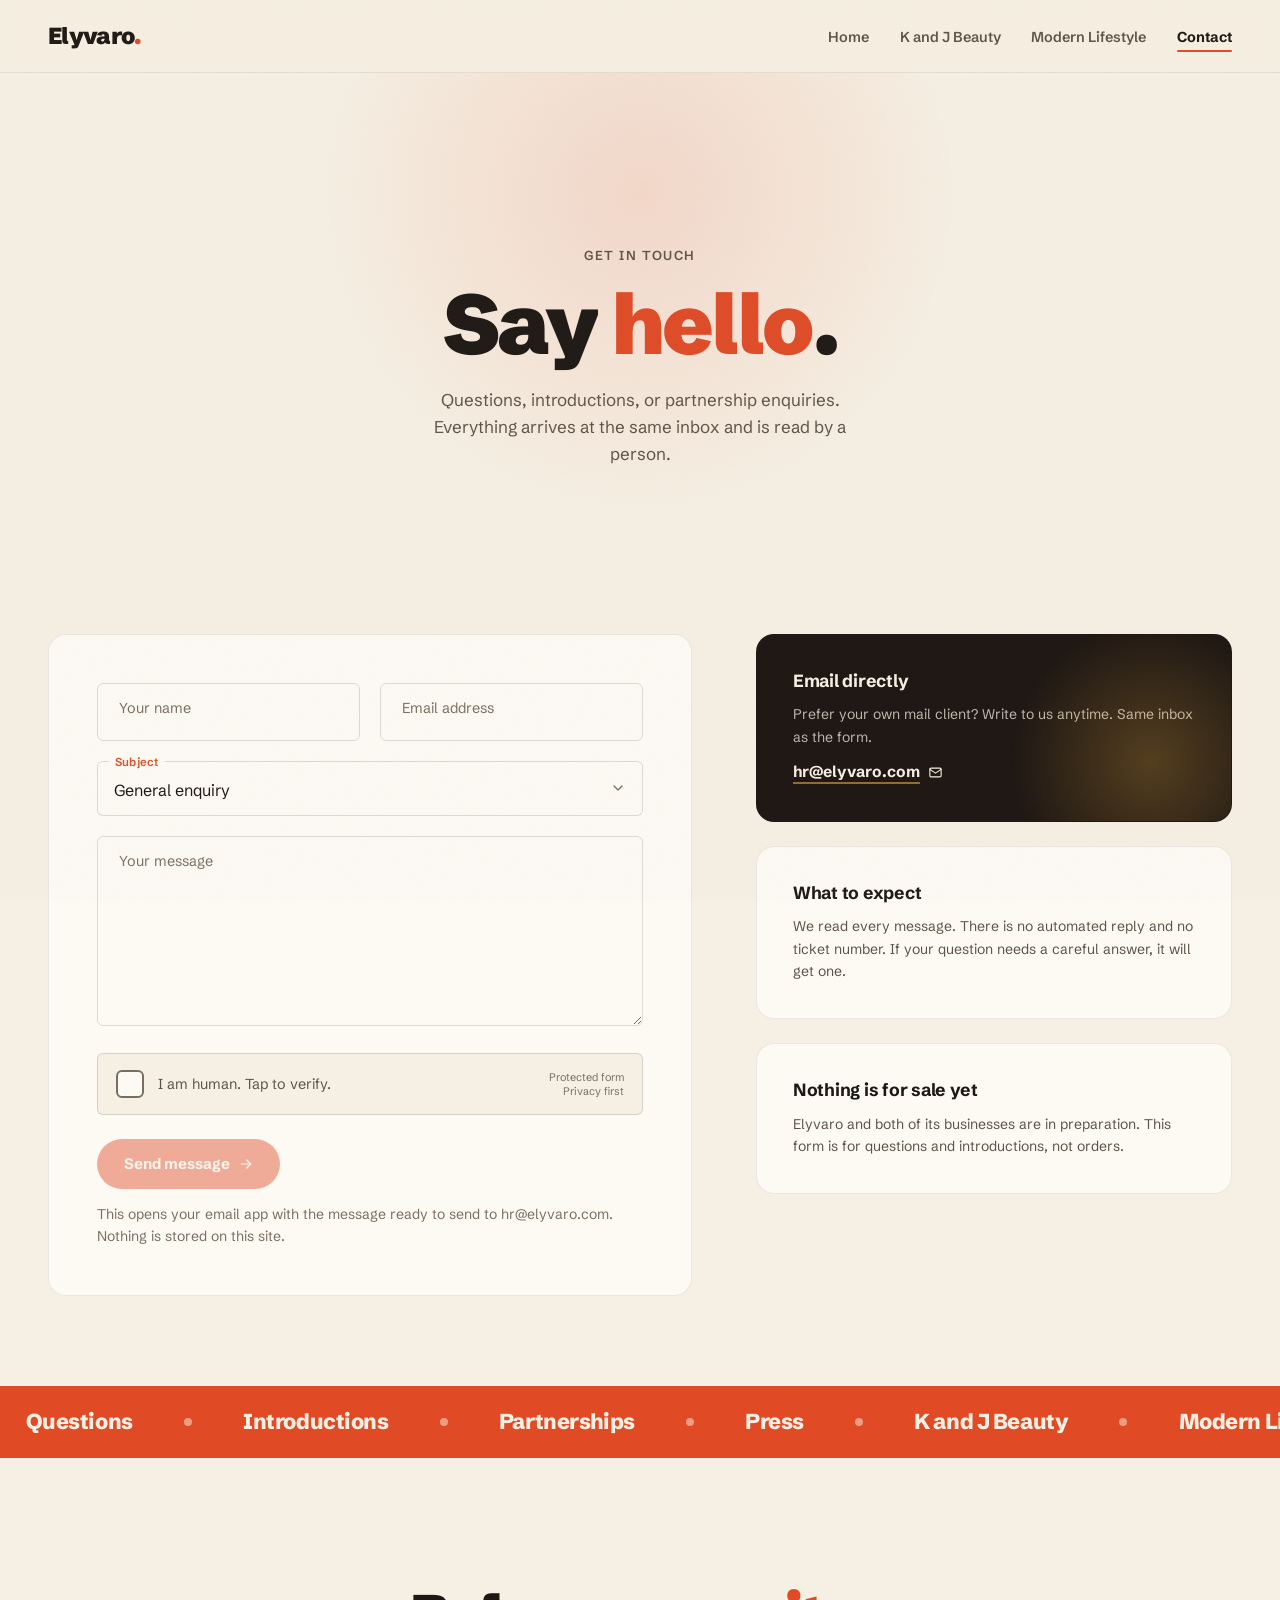
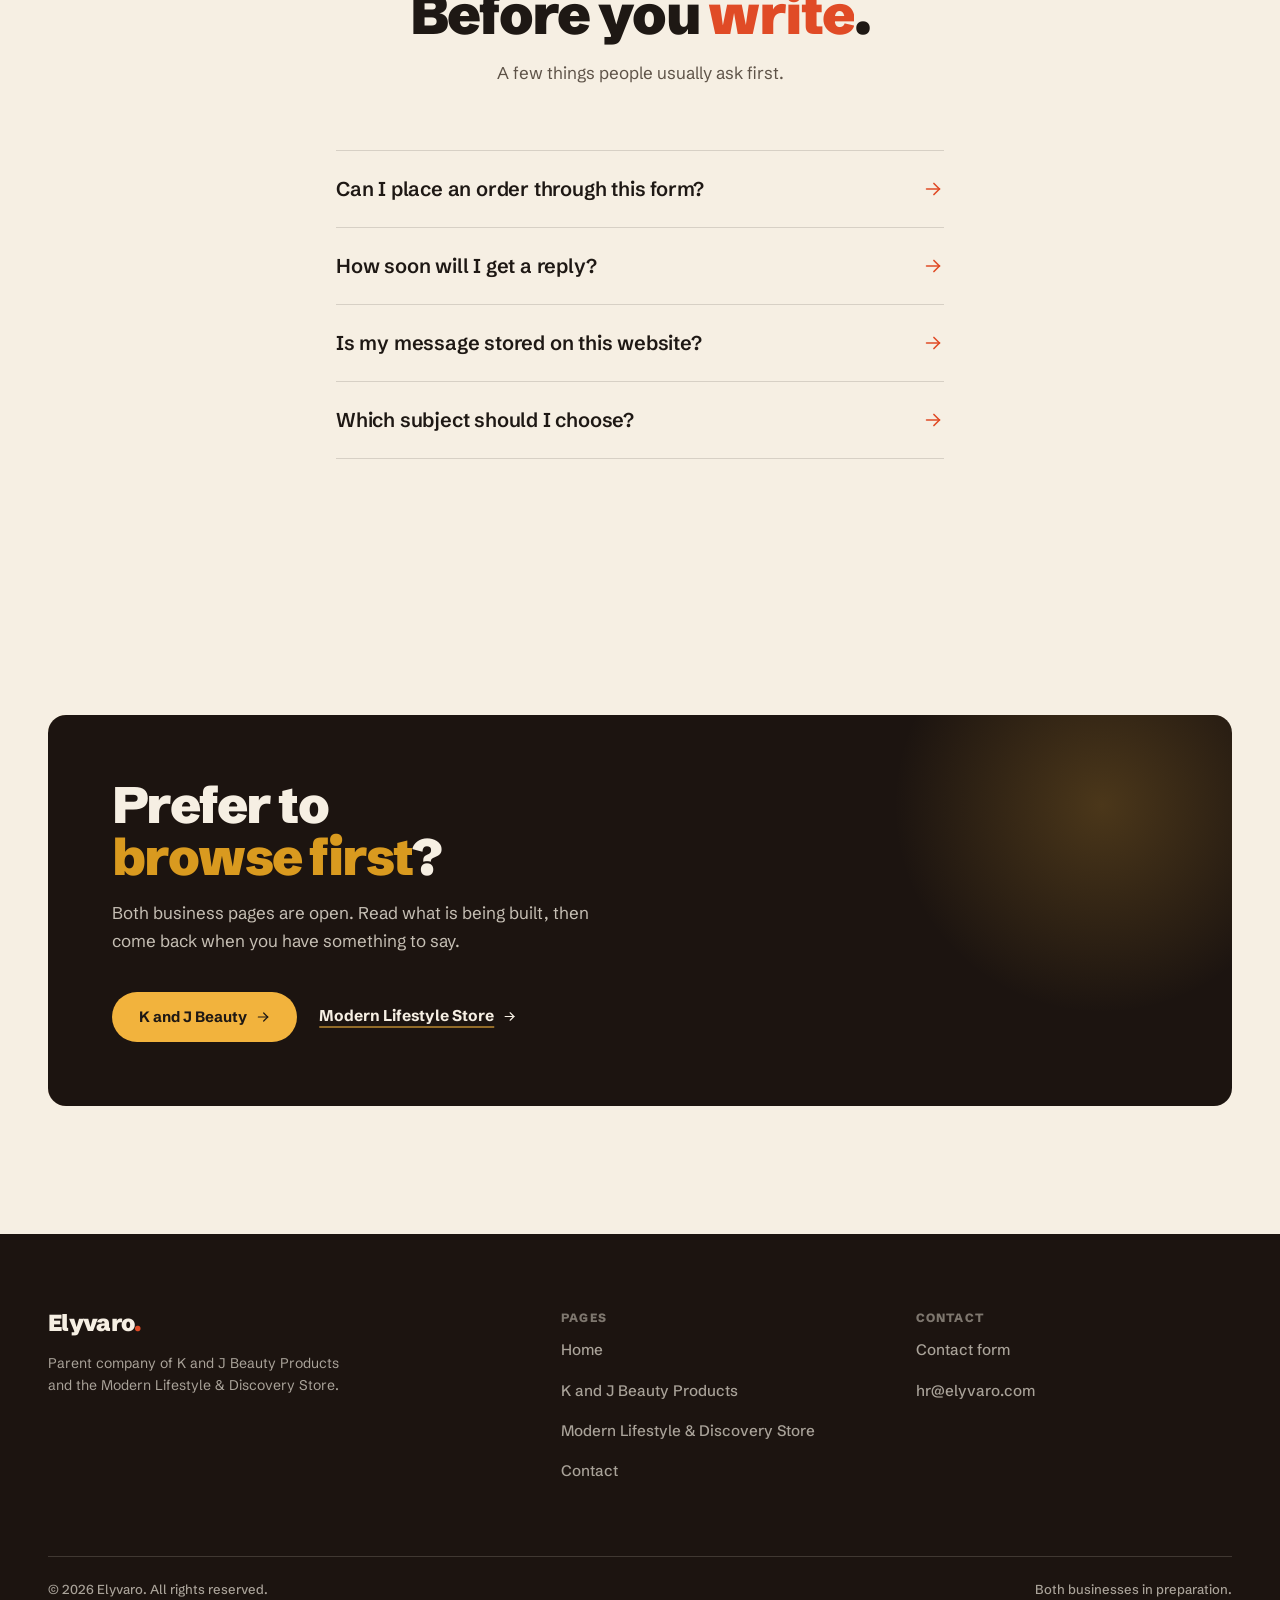
==== contact/index.html @ da6686d6 "first commit" ====
<!DOCTYPE html>
<html lang="en" class="no-js">
<head>
  <meta charset="utf-8">
  <meta name="viewport" content="width=device-width, initial-scale=1">
  <title>Contact - Elyvaro</title>
  <meta name="description" content="Get in touch with Elyvaro, parent company of K and J Beauty Products and the Modern Lifestyle &amp; Discovery Store. Questions, introductions and partnerships.">
  <meta name="robots" content="index, follow">
  <link rel="canonical" href="https://www.elyvaro.com/contact/">
  <meta property="og:type" content="website">
  <meta property="og:site_name" content="Elyvaro">
  <meta property="og:url" content="https://www.elyvaro.com/contact/">
  <meta property="og:title" content="Contact - Elyvaro">
  <meta property="og:description" content="Get in touch with Elyvaro. Questions, introductions and partnerships.">
  <meta property="og:image" content="https://www.elyvaro.com/assets/img/og-image.jpg">
  <meta name="twitter:card" content="summary_large_image">
  <meta name="twitter:title" content="Contact - Elyvaro">
  <meta name="twitter:description" content="Get in touch with Elyvaro. Questions, introductions and partnerships.">
  <meta name="twitter:image" content="https://www.elyvaro.com/assets/img/og-image.jpg">
  <meta name="theme-color" content="#E04B26">
  <link rel="icon" href="/assets/favicon.svg" type="image/svg+xml">
  <link rel="apple-touch-icon" href="/assets/apple-touch-icon.png">
  <link rel="stylesheet" href="/assets/css/fonts.css">
  <link rel="stylesheet" href="/assets/css/main.css">
  <script>document.documentElement.className = "js";</script>
</head>
<body class="pg-contact">
  <a class="skip" href="#main">Skip to content</a>
  <div class="cursor" aria-hidden="true"></div>

  <header class="nav">
    <div class="wrap nav__inner">
      <a class="wordmark" href="/" aria-label="Elyvaro, home">Elyvaro<span class="dot">.</span></a>
      <nav aria-label="Primary">
        <ul class="nav__links">
          <li><a href="/">Home</a></li>
          <li><a href="/k-and-j-beauty/">K and J Beauty</a></li>
          <li><a href="/modern-lifestyle/">Modern Lifestyle</a></li>
          <li><a href="/contact/" aria-current="page">Contact</a></li>
        </ul>
      </nav>
      <button class="nav__toggle" type="button" aria-expanded="false" aria-controls="mobile-menu" aria-label="Open menu">
        <svg class="ico ico-menu" aria-hidden="true"><use href="/assets/icons/sprite.svg#menu"></use></svg>
        <svg class="ico ico-x" aria-hidden="true"><use href="/assets/icons/sprite.svg#x"></use></svg>
        <span>Menu</span>
      </button>
    </div>
    <div class="mobile" id="mobile-menu" hidden>
      <a class="m-link" href="/">Home
        <svg class="ico" aria-hidden="true"><use href="/assets/icons/sprite.svg#arrow-right"></use></svg></a>
      <a class="m-link" href="/k-and-j-beauty/">K and J Beauty Products
        <svg class="ico" aria-hidden="true"><use href="/assets/icons/sprite.svg#arrow-right"></use></svg></a>
      <a class="m-link" href="/modern-lifestyle/">Modern Lifestyle &amp; Discovery Store
        <svg class="ico" aria-hidden="true"><use href="/assets/icons/sprite.svg#arrow-right"></use></svg></a>
      <a class="m-link" href="/contact/" aria-current="page">Contact
        <svg class="ico" aria-hidden="true"><use href="/assets/icons/sprite.svg#arrow-right"></use></svg></a>
    </div>
  </header>

  <main id="main">

    <!-- hero -->
    <section class="hero-c">
      <div class="wrap">
        <p class="hero-c__eyebrow rise" style="--d:40ms">Get in touch</p>
        <h1 class="rise morph" style="--d:120ms">Say <span class="accent">hello</span>.</h1>
        <p class="rise" style="--d:220ms">Questions, introductions, or partnership enquiries. Everything arrives at the same inbox and is read by a person.</p>
      </div>
    </section>

    <!-- form + side -->
    <section class="section section--sm" aria-labelledby="form-h">
      <div class="wrap">
        <h2 id="form-h" class="visually-hidden" style="position:absolute;width:1px;height:1px;padding:0;margin:-1px;overflow:hidden;clip:rect(0,0,0,0);border:0;">Contact form</h2>
        <div class="contact-grid">
          <!--
            FRONT-END ONLY FORM
            No backend. On submit, opens the visitor's mail app (mailto:hr@elyvaro.com)
            with the message pre-filled. No API keys required.
            To go live with a form backend later (e.g. Web3Forms + Cloudflare Turnstile),
            swap the form action and add the captcha script in the marked slots below.
          -->
          <form class="form reveal-l" data-contact-form novalidate>
            <div class="form__row form__row--2">
              <div class="field">
                <input type="text" id="cf-name" name="name" placeholder=" " required autocomplete="name">
                <label for="cf-name">Your name</label>
              </div>
              <div class="field">
                <input type="email" id="cf-email" name="email" placeholder=" " required autocomplete="email">
                <label for="cf-email">Email address</label>
              </div>
            </div>

            <div class="form__row">
              <div class="field field--select">
                <select id="cf-subject" name="subject" required>
                  <option value="General enquiry" selected>General enquiry</option>
                  <option value="K and J Beauty Products">K and J Beauty Products</option>
                  <option value="Modern Lifestyle &amp; Discovery Store">Modern Lifestyle &amp; Discovery Store</option>
                  <option value="Partnership">Partnership</option>
                  <option value="Press">Press</option>
                </select>
                <label for="cf-subject">Subject</label>
              </div>
            </div>

            <div class="form__row">
              <div class="field">
                <textarea id="cf-message" name="message" placeholder=" " required rows="6"></textarea>
                <label for="cf-message">Your message</label>
              </div>
            </div>

            <!-- honeypot: hidden from humans, catches naive bots -->
            <div class="hp" aria-hidden="true">
              <label for="cf-gotcha">Leave this field empty</label>
              <input type="text" id="cf-gotcha" name="_gotcha" tabindex="-1" autocomplete="off">
            </div>

            <!--
              CAPTCHA SLOT (frontend-only verification gate)
              Replace this block with Cloudflare Turnstile when a sitekey is available:
              <script src="https://challenges.cloudflare.com/turnstile/v0/api.js" async defer></script>
              <div class="cf-turnstile" data-sitekey="YOUR_SITEKEY"></div>
            -->
            <div class="captcha" data-captcha>
              <div class="captcha__box" data-captcha-box role="checkbox" aria-checked="false" tabindex="0" aria-label="Verify you are human">
                <svg class="ico" aria-hidden="true"><use href="/assets/icons/sprite.svg#arrow-right"></use></svg>
              </div>
              <div class="captcha__spinner" aria-hidden="true"></div>
              <p class="captcha__text" data-captcha-text>I am human. Tap to verify.</p>
              <p class="captcha__badge">Protected form<br>Privacy first</p>
            </div>

            <div class="form__actions">
              <button class="btn btn--ember" type="submit" data-submit disabled data-magnetic="0.2">
                Send message
                <svg class="ico" aria-hidden="true"><use href="/assets/icons/sprite.svg#arrow-right"></use></svg>
              </button>
            </div>

            <p class="form__note">This opens your email app with the message ready to send to hr@elyvaro.com. Nothing is stored on this site.</p>

            <div class="form__status" data-status role="status" aria-live="polite"></div>
          </form>

          <!-- side panel -->
          <aside class="cside reveal-r" style="--d:100ms">
            <div class="cside__card cside__card--dark">
              <h3>Email directly</h3>
              <p>Prefer your own mail client? Write to us anytime. Same inbox as the form.</p>
              <a class="tlink tlink--light" href="mailto:hr@elyvaro.com">hr@elyvaro.com
                <svg class="ico" aria-hidden="true"><use href="/assets/icons/sprite.svg#mail"></use></svg></a>
            </div>
            <div class="cside__card">
              <h3>What to expect</h3>
              <p>We read every message. There is no automated reply and no ticket number. If your question needs a careful answer, it will get one.</p>
            </div>
            <div class="cside__card">
              <h3>Nothing is for sale yet</h3>
              <p>Elyvaro and both of its businesses are in preparation. This form is for questions and introductions, not orders.</p>
            </div>
          </aside>
        </div>
      </div>
    </section>

    <!-- marquee -->
    <div class="marquee marquee--ember" aria-hidden="true">
      <div class="marquee__track">
        <div class="marquee__group">
          <span class="marquee__item">Questions</span>
          <span class="marquee__item">Introductions</span>
          <span class="marquee__item">Partnerships</span>
          <span class="marquee__item">Press</span>
          <span class="marquee__item">K and J Beauty</span>
          <span class="marquee__item">Modern Lifestyle</span>
        </div>
        <div class="marquee__group">
          <span class="marquee__item">Questions</span>
          <span class="marquee__item">Introductions</span>
          <span class="marquee__item">Partnerships</span>
          <span class="marquee__item">Press</span>
          <span class="marquee__item">K and J Beauty</span>
          <span class="marquee__item">Modern Lifestyle</span>
        </div>
      </div>
    </div>

    <!-- FAQ -->
    <section class="section" aria-labelledby="cfaq-h">
      <div class="wrap center-narrow">
        <div class="sec-head sec-head--center reveal">
          <h2 class="morph" id="cfaq-h">Before you <span class="accent">write</span>.</h2>
          <p>A few things people usually ask first.</p>
        </div>
        <div class="faq reveal" style="--d:80ms">
          <div class="faq__item">
            <button class="faq__q" type="button" aria-expanded="false" aria-controls="cfaq-a1" id="cfaq-q1">
              Can I place an order through this form?
              <svg class="ico" aria-hidden="true"><use href="/assets/icons/sprite.svg#arrow-right"></use></svg>
            </button>
            <div class="faq__a" id="cfaq-a1" role="region" aria-labelledby="cfaq-q1">
              <div><p>No. Nothing is for sale yet. Use this form for questions, introductions and partnerships only.</p></div>
            </div>
          </div>
          <div class="faq__item">
            <button class="faq__q" type="button" aria-expanded="false" aria-controls="cfaq-a2" id="cfaq-q2">
              How soon will I get a reply?
              <svg class="ico" aria-hidden="true"><use href="/assets/icons/sprite.svg#arrow-right"></use></svg>
            </button>
            <div class="faq__a" id="cfaq-a2" role="region" aria-labelledby="cfaq-q2">
              <div><p>We do not promise a fixed response time. Messages are read by a person and answered as soon as possible.</p></div>
            </div>
          </div>
          <div class="faq__item">
            <button class="faq__q" type="button" aria-expanded="false" aria-controls="cfaq-a3" id="cfaq-q3">
              Is my message stored on this website?
              <svg class="ico" aria-hidden="true"><use href="/assets/icons/sprite.svg#arrow-right"></use></svg>
            </button>
            <div class="faq__a" id="cfaq-a3" role="region" aria-labelledby="cfaq-q3">
              <div><p>No. The form opens your own email app. Nothing you type is saved by this site.</p></div>
            </div>
          </div>
          <div class="faq__item">
            <button class="faq__q" type="button" aria-expanded="false" aria-controls="cfaq-a4" id="cfaq-q4">
              Which subject should I choose?
              <svg class="ico" aria-hidden="true"><use href="/assets/icons/sprite.svg#arrow-right"></use></svg>
            </button>
            <div class="faq__a" id="cfaq-a4" role="region" aria-labelledby="cfaq-q4">
              <div><p>Pick the closest match. If none fit, choose General enquiry and say what it is about in the message.</p></div>
            </div>
          </div>
        </div>
      </div>
    </section>

    <!-- closing -->
    <section class="section" aria-labelledby="cclose-h">
      <div class="wrap">
        <div class="glow-card reveal">
          <h2 id="cclose-h">Prefer to <span class="accent-sun">browse first</span>?</h2>
          <p>Both business pages are open. Read what is being built, then come back when you have something to say.</p>
          <div class="glow-card__actions">
            <a class="btn btn--sun" href="/k-and-j-beauty/" data-magnetic="0.25">K and J Beauty
              <svg class="ico" aria-hidden="true"><use href="/assets/icons/sprite.svg#arrow-right"></use></svg></a>
            <a class="tlink tlink--light" href="/modern-lifestyle/">Modern Lifestyle Store
              <svg class="ico" aria-hidden="true"><use href="/assets/icons/sprite.svg#arrow-right"></use></svg></a>
          </div>
        </div>
      </div>
    </section>

  </main>

  <footer class="footer footer--dark">
    <div class="wrap">
      <div class="footer__top">
        <div>
          <a class="wordmark" href="/">Elyvaro<span class="dot">.</span></a>
          <p class="footer__tag">Parent company of K and J Beauty Products and the Modern Lifestyle &amp; Discovery Store.</p>
        </div>
        <div class="footer__col">
          <h3>Pages</h3>
          <ul>
            <li><a href="/">Home</a></li>
            <li><a href="/k-and-j-beauty/">K and J Beauty Products</a></li>
            <li><a href="/modern-lifestyle/">Modern Lifestyle &amp; Discovery Store</a></li>
            <li><a href="/contact/">Contact</a></li>
          </ul>
        </div>
        <div class="footer__col">
          <h3>Contact</h3>
          <ul>
            <li><a href="/contact/">Contact form</a></li>
            <li><a href="mailto:hr@elyvaro.com">hr@elyvaro.com</a></li>
          </ul>
        </div>
      </div>
      <div class="footer__bottom">
        <span>&copy; 2026 Elyvaro. All rights reserved.</span>
        <span>Both businesses in preparation.</span>
      </div>
    </div>
  </footer>

  <script src="/assets/js/main.js" defer></script>
</body>
</html>
---- assets/css/fonts.css ----
/* Schibsted Grotesk 400-900, self-hosted (OFL). Latin + latin-ext. */

/* latin-ext */
@font-face {
  font-family: 'Schibsted Grotesk';
  font-style: normal;
  font-weight: 400;
  font-display: swap;
  src: url(../fonts/SchibstedGrotesk-400-normal-latin-ext.woff2) format('woff2');
  unicode-range: U+0100-02BA, U+02BD-02C5, U+02C7-02CC, U+02CE-02D7, U+02DD-02FF, U+0304, U+0308, U+0329, U+1D00-1DBF, U+1E00-1E9F, U+1EF2-1EFF, U+2020, U+20A0-20AB, U+20AD-20C4, U+2113, U+2C60-2C7F, U+A720-A7FF;
}
/* latin */
@font-face {
  font-family: 'Schibsted Grotesk';
  font-style: normal;
  font-weight: 400;
  font-display: swap;
  src: url(../fonts/SchibstedGrotesk-400-normal-latin.woff2) format('woff2');
  unicode-range: U+0000-00FF, U+0131, U+0152-0153, U+02BB-02BC, U+02C6, U+02DA, U+02DC, U+0304, U+0308, U+0329, U+2000-206F, U+20AC, U+2122, U+2191, U+2193, U+2212, U+2215, U+FEFF, U+FFFD;
}
/* latin-ext */
@font-face {
  font-family: 'Schibsted Grotesk';
  font-style: normal;
  font-weight: 500;
  font-display: swap;
  src: url(../fonts/SchibstedGrotesk-500-normal-latin-ext.woff2) format('woff2');
  unicode-range: U+0100-02BA, U+02BD-02C5, U+02C7-02CC, U+02CE-02D7, U+02DD-02FF, U+0304, U+0308, U+0329, U+1D00-1DBF, U+1E00-1E9F, U+1EF2-1EFF, U+2020, U+20A0-20AB, U+20AD-20C4, U+2113, U+2C60-2C7F, U+A720-A7FF;
}
/* latin */
@font-face {
  font-family: 'Schibsted Grotesk';
  font-style: normal;
  font-weight: 500;
  font-display: swap;
  src: url(../fonts/SchibstedGrotesk-500-normal-latin.woff2) format('woff2');
  unicode-range: U+0000-00FF, U+0131, U+0152-0153, U+02BB-02BC, U+02C6, U+02DA, U+02DC, U+0304, U+0308, U+0329, U+2000-206F, U+20AC, U+2122, U+2191, U+2193, U+2212, U+2215, U+FEFF, U+FFFD;
}
/* latin-ext */
@font-face {
  font-family: 'Schibsted Grotesk';
  font-style: normal;
  font-weight: 600;
  font-display: swap;
  src: url(../fonts/SchibstedGrotesk-600-normal-latin-ext.woff2) format('woff2');
  unicode-range: U+0100-02BA, U+02BD-02C5, U+02C7-02CC, U+02CE-02D7, U+02DD-02FF, U+0304, U+0308, U+0329, U+1D00-1DBF, U+1E00-1E9F, U+1EF2-1EFF, U+2020, U+20A0-20AB, U+20AD-20C4, U+2113, U+2C60-2C7F, U+A720-A7FF;
}
/* latin */
@font-face {
  font-family: 'Schibsted Grotesk';
  font-style: normal;
  font-weight: 600;
  font-display: swap;
  src: url(../fonts/SchibstedGrotesk-600-normal-latin.woff2) format('woff2');
  unicode-range: U+0000-00FF, U+0131, U+0152-0153, U+02BB-02BC, U+02C6, U+02DA, U+02DC, U+0304, U+0308, U+0329, U+2000-206F, U+20AC, U+2122, U+2191, U+2193, U+2212, U+2215, U+FEFF, U+FFFD;
}
/* latin-ext */
@font-face {
  font-family: 'Schibsted Grotesk';
  font-style: normal;
  font-weight: 700;
  font-display: swap;
  src: url(../fonts/SchibstedGrotesk-700-normal-latin-ext.woff2) format('woff2');
  unicode-range: U+0100-02BA, U+02BD-02C5, U+02C7-02CC, U+02CE-02D7, U+02DD-02FF, U+0304, U+0308, U+0329, U+1D00-1DBF, U+1E00-1E9F, U+1EF2-1EFF, U+2020, U+20A0-20AB, U+20AD-20C4, U+2113, U+2C60-2C7F, U+A720-A7FF;
}
/* latin */
@font-face {
  font-family: 'Schibsted Grotesk';
  font-style: normal;
  font-weight: 700;
  font-display: swap;
  src: url(../fonts/SchibstedGrotesk-700-normal-latin.woff2) format('woff2');
  unicode-range: U+0000-00FF, U+0131, U+0152-0153, U+02BB-02BC, U+02C6, U+02DA, U+02DC, U+0304, U+0308, U+0329, U+2000-206F, U+20AC, U+2122, U+2191, U+2193, U+2212, U+2215, U+FEFF, U+FFFD;
}
/* latin-ext */
@font-face {
  font-family: 'Schibsted Grotesk';
  font-style: normal;
  font-weight: 800;
  font-display: swap;
  src: url(../fonts/SchibstedGrotesk-800-normal-latin-ext.woff2) format('woff2');
  unicode-range: U+0100-02BA, U+02BD-02C5, U+02C7-02CC, U+02CE-02D7, U+02DD-02FF, U+0304, U+0308, U+0329, U+1D00-1DBF, U+1E00-1E9F, U+1EF2-1EFF, U+2020, U+20A0-20AB, U+20AD-20C4, U+2113, U+2C60-2C7F, U+A720-A7FF;
}
/* latin */
@font-face {
  font-family: 'Schibsted Grotesk';
  font-style: normal;
  font-weight: 800;
  font-display: swap;
  src: url(../fonts/SchibstedGrotesk-800-normal-latin.woff2) format('woff2');
  unicode-range: U+0000-00FF, U+0131, U+0152-0153, U+02BB-02BC, U+02C6, U+02DA, U+02DC, U+0304, U+0308, U+0329, U+2000-206F, U+20AC, U+2122, U+2191, U+2193, U+2212, U+2215, U+FEFF, U+FFFD;
}
/* latin-ext */
@font-face {
  font-family: 'Schibsted Grotesk';
  font-style: normal;
  font-weight: 900;
  font-display: swap;
  src: url(../fonts/SchibstedGrotesk-900-normal-latin-ext.woff2) format('woff2');
  unicode-range: U+0100-02BA, U+02BD-02C5, U+02C7-02CC, U+02CE-02D7, U+02DD-02FF, U+0304, U+0308, U+0329, U+1D00-1DBF, U+1E00-1E9F, U+1EF2-1EFF, U+2020, U+20A0-20AB, U+20AD-20C4, U+2113, U+2C60-2C7F, U+A720-A7FF;
}
/* latin */
@font-face {
  font-family: 'Schibsted Grotesk';
  font-style: normal;
  font-weight: 900;
  font-display: swap;
  src: url(../fonts/SchibstedGrotesk-900-normal-latin.woff2) format('woff2');
  unicode-range: U+0000-00FF, U+0131, U+0152-0153, U+02BB-02BC, U+02C6, U+02DA, U+02DC, U+0304, U+0308, U+0329, U+2000-206F, U+20AC, U+2122, U+2191, U+2193, U+2212, U+2215, U+FEFF, U+FFFD;
}
---- assets/css/main.css ----
/* ============================================================
   Elyvaro design system v2 - "Warm Cinema"
   TESO-inspired retail energy: warm cream grounds, ember/gold
   accents, heavy display sans, brand-card grids, orbit carousel,
   mouse-driven motion. Original palette + copy.
   Shape: pill buttons, 6px cards/images, 18px clay panels.
   ============================================================ */

:root {
  /* color */
  --cream: #f6efe3;
  --cream-2: #efe4d2;
  --paper: #fdfaf4;
  --ink: #1e1814;
  --ink-60: #5e5348;
  --ink-45: #7a6e60;
  --ember: #e04b26;
  --ember-deep: #b93a1b;
  --ember-soft: #f0743f;
  --sun: #f2b33d;
  --sun-deep: #d99a1f;
  --berry: #c24d5c;
  --berry-deep: #9e3a47;
  --night: #1c1410;
  --night-2: #2a1e17;
  --line: rgba(30, 24, 20, 0.14);
  --line-soft: rgba(30, 24, 20, 0.08);
  --line-light: rgba(246, 239, 227, 0.16);

  /* type */
  --f: "Schibsted Grotesk", system-ui, -apple-system, "Segoe UI", sans-serif;
  --fs-h1: clamp(2.75rem, 1.6rem + 4.6vw, 5.75rem);
  --fs-h2: clamp(2rem, 1.4rem + 2.6vw, 3.6rem);
  --fs-h3: clamp(1.35rem, 1.1rem + 1vw, 1.9rem);
  --fs-body: clamp(1rem, 0.97rem + 0.15vw, 1.0625rem);
  --fs-small: 0.875rem;

  /* layout */
  --wrap: 1320px;
  --gut: clamp(20px, 4vw, 48px);
  --sec: clamp(72px, 10vw, 148px);
  --gap: clamp(20px, 3vw, 40px);
  --nav-h: 64px;

  /* shape */
  --r-card: 6px;
  --r-clay: 18px;
  --r-pill: 999px;

  /* motion */
  --e: cubic-bezier(0.22, 1, 0.36, 1);
  --e-io: cubic-bezier(0.65, 0, 0.35, 1);
  --t-fast: 0.28s;
  --t: 0.7s;
}

@media (min-width: 900px) {
  :root { --nav-h: 72px; }
}

/* ---------- reset ---------- */

*, *::before, *::after { box-sizing: border-box; }

html {
  scroll-behavior: smooth;
  scroll-padding-top: calc(var(--nav-h) + 20px);
  -webkit-text-size-adjust: 100%;
}

body {
  margin: 0;
  background: var(--cream);
  color: var(--ink);
  font-family: var(--f);
  font-size: var(--fs-body);
  line-height: 1.6;
  -webkit-font-smoothing: antialiased;
  text-rendering: optimizeLegibility;
  overflow-x: clip;
}

/* cinematic grain */
body::after {
  content: "";
  position: fixed;
  inset: 0;
  z-index: 200;
  pointer-events: none;
  opacity: 0.05;
  background-image: url("data:image/svg+xml,%3Csvg viewBox='0 0 200 200' xmlns='http://www.w3.org/2000/svg'%3E%3Cfilter id='n'%3E%3CfeTurbulence type='fractalNoise' baseFrequency='0.9' numOctaves='2' stitchTiles='stitch'/%3E%3C/filter%3E%3Crect width='100%25' height='100%25' filter='url(%23n)'/%3E%3C/svg%3E");
  background-size: 180px 180px;
}

img { display: block; max-width: 100%; height: auto; }
h1, h2, h3, h4, p, ul, ol, figure, blockquote { margin: 0; }
ul { padding: 0; list-style: none; }
a { color: inherit; }
button { font: inherit; color: inherit; background: none; border: 0; padding: 0; cursor: pointer; }
::selection { background: var(--ember); color: var(--cream); }

:focus-visible {
  outline: 2px solid var(--ember);
  outline-offset: 3px;
  border-radius: 2px;
}
.on-dark :focus-visible { outline-color: var(--sun); }

.skip {
  position: absolute;
  left: 12px;
  top: -60px;
  z-index: 300;
  background: var(--ember);
  color: var(--cream);
  padding: 10px 16px;
  border-radius: var(--r-pill);
  font-size: var(--fs-small);
  font-weight: 600;
  text-decoration: none;
  transition: top var(--t-fast) var(--e);
}
.skip:focus { top: 12px; }

/* ---------- cursor follower (desktop, fine pointer) ---------- */

.cursor {
  display: none;
}
@media (hover: hover) and (pointer: fine) {
  .js .cursor {
    display: block;
    position: fixed;
    left: 0;
    top: 0;
    width: 18px;
    height: 18px;
    margin: -9px 0 0 -9px;
    border: 1.5px solid var(--ember);
    border-radius: 50%;
    pointer-events: none;
    z-index: 250;
    opacity: 0;
    transition: width 0.25s var(--e), height 0.25s var(--e), margin 0.25s var(--e),
      opacity 0.3s ease, background-color 0.25s ease, border-color 0.25s ease;
    mix-blend-mode: exclusion;
    border-color: #f6efe3;
  }
  .js .cursor.is-on { opacity: 0.9; }
  .js .cursor.is-big {
    width: 44px;
    height: 44px;
    margin: -22px 0 0 -22px;
    background: rgba(246, 239, 227, 0.12);
  }
}

/* ---------- base type ---------- */

h1, h2, .h {
  font-weight: 900;
  line-height: 1.02;
  letter-spacing: -0.03em;
  text-wrap: balance;
}

h3, h4 { font-weight: 800; line-height: 1.15; letter-spacing: -0.02em; }

h1 { font-size: var(--fs-h1); }
h2 { font-size: var(--fs-h2); }

.accent { color: var(--ember); }
.accent-sun { color: var(--sun-deep); }
.accent-berry { color: var(--berry); }

.lead {
  font-size: clamp(1.05rem, 1rem + 0.45vw, 1.3rem);
  line-height: 1.55;
  color: var(--ink-60);
}

.meta { font-size: var(--fs-small); font-weight: 500; color: var(--ink-45); }

p { max-width: 62ch; }

/* ---------- layout helpers ---------- */

.wrap {
  width: 100%;
  max-width: var(--wrap);
  margin-inline: auto;
  padding-inline: var(--gut);
}

.section { padding-block: var(--sec); position: relative; }
.section--sm { padding-block: clamp(52px, 7vw, 96px); }
.section--flush-b { padding-bottom: 0; }

.on-dark { color: var(--cream); }
.on-dark .lead, .on-dark p { color: rgba(246, 239, 227, 0.78); }

.ico { width: 1em; height: 1em; flex: none; }

/* warm glow wash */
.glow {
  position: absolute;
  border-radius: 50%;
  filter: blur(80px);
  pointer-events: none;
  z-index: 0;
}
.glow--ember { background: rgba(224, 75, 38, 0.22); }
.glow--sun { background: rgba(242, 179, 61, 0.2); }
.glow--berry { background: rgba(194, 77, 92, 0.16); }

.section > .wrap { position: relative; z-index: 1; }

/* ---------- wordmark ---------- */

.wordmark {
  font-weight: 900;
  font-size: 1.45rem;
  letter-spacing: -0.03em;
  line-height: 1;
  text-decoration: none;
  color: var(--ink);
}
.wordmark .dot { color: var(--ember); }
.on-dark .wordmark, .footer--dark .wordmark { color: var(--cream); }

/* ---------- navigation ---------- */

.nav {
  position: sticky;
  top: 0;
  z-index: 60;
  background: rgba(246, 239, 227, 0.84);
  -webkit-backdrop-filter: blur(16px) saturate(1.25);
  backdrop-filter: blur(16px) saturate(1.25);
  border-bottom: 1px solid var(--line-soft);
}
@supports not ((backdrop-filter: blur(2px)) or (-webkit-backdrop-filter: blur(2px))) {
  .nav { background: var(--cream); }
}

.nav__inner {
  display: flex;
  align-items: center;
  justify-content: space-between;
  gap: 20px;
  height: var(--nav-h);
}

.nav__links {
  display: none;
  align-items: center;
  gap: clamp(18px, 2.4vw, 36px);
}

.nav__links a {
  font-size: 0.9rem;
  font-weight: 600;
  text-decoration: none;
  color: var(--ink-60);
  padding-block: 6px;
  transition: color var(--t-fast) var(--e);
}
.nav__links a:hover { color: var(--ember); }
.nav__links a[aria-current="page"] {
  color: var(--ink);
  position: relative;
}
.nav__links a[aria-current="page"]::after {
  content: "";
  position: absolute;
  left: 0;
  right: 0;
  bottom: 0;
  height: 2px;
  background: var(--ember);
  border-radius: 2px;
}

.nav__toggle {
  display: inline-flex;
  align-items: center;
  gap: 8px;
  font-size: 0.875rem;
  font-weight: 700;
  color: var(--ink);
  padding: 8px 4px;
}
.nav__toggle .ico { width: 20px; height: 20px; }
.nav__toggle .ico-x { display: none; }
.nav__toggle[aria-expanded="true"] .ico-menu { display: none; }
.nav__toggle[aria-expanded="true"] .ico-x { display: block; }

.mobile {
  position: fixed;
  inset: var(--nav-h) 0 0;
  z-index: 55;
  background: var(--cream);
  padding: 28px var(--gut) 40px;
  display: flex;
  flex-direction: column;
  overflow-y: auto;
}
.mobile[hidden] { display: none; }

.mobile a.m-link {
  font-size: clamp(1.4rem, 5vw, 1.9rem);
  font-weight: 800;
  letter-spacing: -0.02em;
  text-decoration: none;
  padding-block: 20px;
  border-bottom: 1px solid var(--line);
  display: flex;
  justify-content: space-between;
  align-items: center;
  transition: color var(--t-fast) var(--e), padding-left var(--t-fast) var(--e);
}
.mobile a.m-link .ico { color: var(--ember); width: 20px; height: 20px; }
.mobile a.m-link:hover { color: var(--ember); padding-left: 8px; }
.mobile a.m-link[aria-current="page"] { color: var(--ember); }

@media (min-width: 900px) {
  .nav__links { display: flex; }
  .nav__toggle, .mobile { display: none; }
}

/* ---------- buttons ---------- */

.btn {
  display: inline-flex;
  align-items: center;
  justify-content: center;
  gap: 0.55em;
  font-family: var(--f);
  font-size: 0.9375rem;
  font-weight: 700;
  line-height: 1;
  padding: 1.05em 1.7em;
  border: 1.5px solid transparent;
  border-radius: var(--r-pill);
  text-decoration: none;
  cursor: pointer;
  will-change: transform;
  transition: background-color var(--t-fast) var(--e), border-color var(--t-fast) var(--e),
    color var(--t-fast) var(--e), box-shadow var(--t-fast) var(--e);
}
.btn .ico { width: 16px; height: 16px; transition: transform var(--t-fast) var(--e); }
.btn:hover .ico { transform: translateX(3px); }
.btn:active { transform: scale(0.98); }

.btn--ember { background: var(--ember); color: var(--cream); }
.btn--ember:hover { background: var(--ember-deep); box-shadow: 0 14px 32px -16px rgba(185, 58, 27, 0.7); }

.btn--ink { background: var(--ink); color: var(--cream); }
.btn--ink:hover { background: #000; box-shadow: 0 14px 32px -16px rgba(0, 0, 0, 0.55); }

.btn--sun { background: var(--sun); color: var(--ink); }
.btn--sun:hover { background: var(--sun-deep); box-shadow: 0 14px 32px -16px rgba(217, 154, 31, 0.7); }

.btn--berry { background: var(--berry); color: var(--cream); }
.btn--berry:hover { background: var(--berry-deep); box-shadow: 0 14px 32px -16px rgba(158, 58, 71, 0.7); }

.btn--invert { background: var(--cream); color: var(--night); }
.btn--invert:hover { background: var(--sun); }

.btn--ghost {
  border-color: rgba(30, 24, 20, 0.28);
  color: var(--ink);
  background: transparent;
}
.btn--ghost:hover { border-color: var(--ink); background: rgba(30, 24, 20, 0.04); }

.btn--ghost-light {
  border-color: rgba(246, 239, 227, 0.4);
  color: var(--cream);
  background: transparent;
}
.btn--ghost-light:hover { border-color: var(--cream); background: rgba(246, 239, 227, 0.08); }

/* ---------- text links ---------- */

.tlink {
  display: inline-flex;
  align-items: center;
  gap: 0.5em;
  font-weight: 700;
  font-size: 0.975rem;
  color: var(--ink);
  text-decoration: underline;
  text-underline-offset: 0.32em;
  text-decoration-thickness: 1.5px;
  text-decoration-color: rgba(30, 24, 20, 0.3);
  transition: color var(--t-fast) var(--e), text-decoration-color var(--t-fast) var(--e);
}
.tlink:hover { color: var(--ember); text-decoration-color: var(--ember); }
.tlink .ico { width: 15px; height: 15px; transition: transform var(--t-fast) var(--e); }
.tlink:hover .ico { transform: translateX(4px); }

.tlink--light { color: var(--cream); text-decoration-color: rgba(242, 179, 61, 0.55); }
.tlink--light:hover { color: var(--sun); text-decoration-color: var(--sun); }

/* ---------- kicker (business ownership link) ---------- */

.kicker {
  display: inline-flex;
  align-items: center;
  gap: 0.5em;
  font-size: 0.8125rem;
  font-weight: 700;
  letter-spacing: 0.06em;
  text-transform: uppercase;
  color: var(--ink-60);
  text-decoration: none;
  border-bottom: 1.5px solid var(--line);
  padding-bottom: 6px;
  transition: color var(--t-fast) var(--e), border-color var(--t-fast) var(--e);
}
.kicker:hover { color: var(--ember); border-color: var(--ember); }
.kicker .ico { width: 14px; height: 14px; }
.on-dark .kicker { color: rgba(246, 239, 227, 0.75); border-color: var(--line-light); }
.on-dark .kicker:hover { color: var(--sun); border-color: var(--sun); }

/* ---------- figures ---------- */

.fig { margin: 0; }
.fig img {
  width: 100%;
  border-radius: var(--r-card);
  background: var(--cream-2);
}

.fig figcaption {
  margin-top: 14px;
  padding-top: 12px;
  border-top: 1px solid var(--line);
  font-size: var(--fs-small);
  font-weight: 500;
  color: var(--ink-60);
  max-width: 44ch;
}

/* clip reveal for images (clip-path on img, not the figure, so IO can see it) */
.js .clip img {
  clip-path: inset(0 0 100% 0);
  transition: clip-path 1s var(--e-io);
  transition-delay: var(--d, 0ms);
}
.js .clip.is-in img { clip-path: inset(0 0 0 0); }

/* ---------- reveal + entrance motion ---------- */

.js .reveal {
  opacity: 0;
  transform: translateY(52px);
  transition: opacity 0.9s var(--e), transform 0.9s var(--e);
  transition-delay: var(--d, 0ms);
  will-change: opacity, transform;
}
.js .reveal.is-in { opacity: 1; transform: none; }

/* directional reveals (v2.2) */
.js .reveal-l { opacity: 0; transform: translateX(-88px); transition: opacity 0.85s var(--e), transform 0.85s var(--e); transition-delay: var(--d, 0ms); will-change: opacity, transform; }
.js .reveal-r { opacity: 0; transform: translateX(88px); transition: opacity 0.85s var(--e), transform 0.85s var(--e); transition-delay: var(--d, 0ms); will-change: opacity, transform; }
.js .reveal-l.is-in, .js .reveal-r.is-in { opacity: 1; transform: none; }
.js .reveal-pop { opacity: 0; transform: scale(0.82) translateY(32px); transition: opacity 0.8s var(--e), transform 0.8s var(--e); transition-delay: var(--d, 0ms); will-change: opacity, transform; }
.js .reveal-pop.is-in { opacity: 1; transform: none; }

/* staggered word morph (v2.2) */
.js .morph { --d: 0ms; }
.js .morph .w {
  display: inline-block;
  overflow: hidden;
  vertical-align: bottom;
  padding-bottom: 0.12em;
  margin-bottom: -0.12em;
}
.js .morph .w > span {
  display: inline-block;
  transform: translateY(130%) rotate(8deg) scale(1.08);
  opacity: 0;
  transition: transform 0.95s var(--e), opacity 0.7s var(--e);
  transition-delay: calc(var(--d, 0ms) + var(--wi, 0) * 70ms);
}
.js .morph.is-in .w > span { transform: none; opacity: 1; }

.js .rise { animation: rise 1.05s var(--e) both; animation-delay: var(--d, 0ms); }
@keyframes rise {
  from { opacity: 0; transform: translateY(56px); }
  to { opacity: 1; transform: none; }
}

.js .rise-s { animation: rise-s 1.2s var(--e) both; animation-delay: var(--d, 0ms); }
@keyframes rise-s {
  from { opacity: 0; transform: translateY(72px) scale(0.94); }
  to { opacity: 1; transform: none; }
}

.js .float-y { animation: float-y 7s ease-in-out infinite alternate; animation-delay: var(--d, 0ms); }
@keyframes float-y {
  from { transform: translateY(0); }
  to { transform: translateY(-14px); }
}

.js .spin-slow { animation: spin-slow 28s linear infinite; }
@keyframes spin-slow {
  from { transform: rotate(0deg); }
  to { transform: rotate(360deg); }
}

@media (prefers-reduced-motion: reduce) {
  html { scroll-behavior: auto; }
  .js .reveal, .js .reveal-l, .js .reveal-r, .js .reveal-pop { opacity: 1; transform: none; transition: none; }
  .js .morph .w > span { transform: none; opacity: 1; transition: none; }
  .js .clip img { clip-path: none; transition: none; }
  .js .rise, .js .rise-s, .js .float-y, .js .spin-slow { animation: none; }
  .marquee__track { animation: none !important; }
  .btn:hover, .tlink .ico, .btn .ico { transform: none; }
  * { transition-duration: 0.01ms !important; animation-duration: 0.01ms !important; }
}

/* ---------- marquee ---------- */

.marquee {
  overflow: hidden;
  padding-block: 18px;
  border-block: 1px solid var(--line);
  background: var(--cream-2);
  position: relative;
}
.marquee--ember { background: var(--ember); border-color: transparent; color: var(--cream); }
.marquee--night { background: var(--night); border-color: transparent; color: var(--cream); }
.marquee--sun { background: var(--sun); border-color: transparent; color: var(--ink); }

.marquee__track {
  display: flex;
  width: max-content;
  gap: 0;
  will-change: transform;
  animation: marquee 28s linear infinite;
}
.marquee:hover .marquee__track { animation-play-state: paused; }

@keyframes marquee {
  from { transform: translate3d(0, 0, 0); }
  to { transform: translate3d(-50%, 0, 0); }
}

.marquee__group {
  display: flex;
  align-items: center;
  gap: clamp(28px, 4vw, 56px);
  padding-inline: clamp(14px, 2vw, 28px);
  flex: none;
}

.marquee__item {
  font-size: clamp(1rem, 0.9rem + 0.6vw, 1.35rem);
  font-weight: 800;
  letter-spacing: -0.02em;
  white-space: nowrap;
  display: inline-flex;
  align-items: center;
  gap: clamp(28px, 4vw, 56px);
}
.marquee__item::after {
  content: "";
  width: 8px;
  height: 8px;
  border-radius: 50%;
  background: currentColor;
  opacity: 0.5;
  flex: none;
}

/* ---------- orbit carousel (circular, mouse-driven) ---------- */

.orbit {
  position: relative;
  padding-block: clamp(24px, 3vw, 40px);
}

.orbit__stage {
  position: relative;
  height: clamp(300px, 42vw, 420px);
  perspective: 1100px;
  overflow: hidden;
  cursor: grab;
}
.orbit__stage:active { cursor: grabbing; }

.orbit__ring {
  position: absolute;
  left: 50%;
  top: 50%;
  width: 0;
  height: 0;
  transform-style: preserve-3d;
  will-change: transform;
}

.orbit__item {
  position: absolute;
  left: 0;
  top: 0;
  width: clamp(130px, 18vw, 190px);
  margin: 0;
  transform:
    rotateY(calc(var(--i) * var(--step, 40deg)))
    translateZ(var(--radius, 300px))
    translateX(-50%)
    translateY(-50%);
  transform-style: preserve-3d;
  backface-visibility: hidden;
}

.orbit__item img {
  width: 100%;
  aspect-ratio: 4 / 5;
  object-fit: cover;
  border-radius: var(--r-card);
  border: 2px solid transparent;
  box-shadow: 0 20px 40px -24px rgba(28, 20, 16, 0.55);
  transition: border-color 0.35s var(--e), box-shadow 0.35s var(--e), transform 0.35s var(--e);
  background: var(--cream-2);
}

.orbit__item figcaption {
  position: absolute;
  left: 50%;
  bottom: 10px;
  transform: translateX(-50%);
  white-space: nowrap;
  font-size: 0.75rem;
  font-weight: 700;
  letter-spacing: 0.04em;
  text-transform: uppercase;
  color: var(--cream);
  background: rgba(28, 20, 16, 0.55);
  -webkit-backdrop-filter: blur(6px);
  backdrop-filter: blur(6px);
  padding: 5px 12px;
  border-radius: var(--r-pill);
  margin: 0;
  opacity: 0;
  transition: opacity 0.35s var(--e);
}

.orbit__item.is-active img {
  border-color: var(--ember);
  box-shadow: 0 28px 56px -20px rgba(224, 75, 38, 0.45);
  transform: scale(1.06);
}
.orbit__item.is-active figcaption { opacity: 1; }

.orbit__hud {
  margin-top: clamp(16px, 2vw, 28px);
  text-align: center;
  min-height: 6.5em;
  display: flex;
  flex-direction: column;
  align-items: center;
  gap: 8px;
}

.orbit__index {
  font-size: 0.8125rem;
  font-weight: 700;
  letter-spacing: 0.14em;
  text-transform: uppercase;
  color: var(--ember);
}

.orbit__title {
  font-size: clamp(1.6rem, 1.2rem + 1.8vw, 2.6rem);
  font-weight: 900;
  letter-spacing: -0.03em;
  line-height: 1.05;
}

.orbit__text {
  color: var(--ink-60);
  max-width: 40ch;
  font-size: 0.975rem;
}

.orbit__hint {
  font-size: 0.75rem;
  font-weight: 600;
  letter-spacing: 0.1em;
  text-transform: uppercase;
  color: var(--ink-45);
  margin-top: 6px;
}

/* mobile fallback: horizontal scroll strip */
@media (max-width: 767px) {
  .orbit__stage {
    height: auto;
    overflow-x: auto;
    overflow-y: hidden;
    perspective: none;
    cursor: auto;
    -webkit-overflow-scrolling: touch;
    scrollbar-width: none;
    margin-inline: calc(var(--gut) * -1);
    padding-inline: var(--gut);
  }
  .orbit__stage::-webkit-scrollbar { display: none; }
  .orbit__ring {
    position: relative;
    left: auto;
    top: auto;
    width: max-content;
    height: auto;
    display: flex;
    gap: 14px;
    transform: none !important;
  }
  .orbit__item {
    position: relative;
    left: auto;
    top: auto;
    width: 150px;
    transform: none !important;
    flex: none;
  }
  .orbit__item.is-active img { transform: none; }
  .orbit__item figcaption { opacity: 1; }
  .orbit__hint { display: none; }
}

/* ---------- brand cards (TESO-style business grid) ---------- */

.bgrid {
  display: grid;
  gap: clamp(18px, 2.5vw, 28px);
}
@media (min-width: 800px) {
  .bgrid { grid-template-columns: 1fr 1fr; }
}

.bcard {
  position: relative;
  display: flex;
  flex-direction: column;
  justify-content: flex-end;
  min-height: clamp(400px, 48vw, 540px);
  border-radius: var(--r-card);
  overflow: hidden;
  text-decoration: none;
  color: var(--cream);
  isolation: isolate;
}

.bcard__media {
  position: absolute;
  inset: 0;
  z-index: -2;
  overflow: hidden;
}
.bcard__media img {
  width: 100%;
  height: 100%;
  object-fit: cover;
  transition: transform 1.1s var(--e);
}
.bcard:hover .bcard__media img { transform: scale(1.06); }

.bcard__veil {
  position: absolute;
  inset: 0;
  z-index: -1;
  background: linear-gradient(
    180deg,
    rgba(28, 20, 16, 0.05) 0%,
    rgba(28, 20, 16, 0.15) 40%,
    rgba(28, 20, 16, 0.82) 100%
  );
  transition: background var(--t-fast) var(--e);
}

.bcard--beauty .bcard__veil {
  background: linear-gradient(
    180deg,
    rgba(158, 58, 71, 0.08) 0%,
    rgba(158, 58, 71, 0.2) 40%,
    rgba(80, 24, 32, 0.88) 100%
  );
}
.bcard--life .bcard__veil {
  background: linear-gradient(
    180deg,
    rgba(185, 58, 27, 0.06) 0%,
    rgba(185, 58, 27, 0.18) 40%,
    rgba(70, 24, 10, 0.88) 100%
  );
}

.bcard__content {
  position: relative;
  padding: clamp(24px, 3.5vw, 44px);
  display: flex;
  flex-direction: column;
  gap: 12px;
}

.bcard__tag {
  align-self: flex-start;
  font-size: 0.72rem;
  font-weight: 800;
  letter-spacing: 0.12em;
  text-transform: uppercase;
  padding: 7px 14px;
  border-radius: var(--r-pill);
  background: rgba(246, 239, 227, 0.14);
  -webkit-backdrop-filter: blur(8px);
  backdrop-filter: blur(8px);
  border: 1px solid rgba(246, 239, 227, 0.2);
}
.bcard--beauty .bcard__tag { color: #ffd9de; }
.bcard--life .bcard__tag { color: #ffe3c2; }

.bcard__name {
  font-size: clamp(1.6rem, 1.2rem + 1.6vw, 2.4rem);
  font-weight: 900;
  letter-spacing: -0.03em;
  line-height: 1.05;
  max-width: 14ch;
}

.bcard__desc {
  font-size: 0.95rem;
  line-height: 1.5;
  color: rgba(246, 239, 227, 0.82);
  max-width: 36ch;
}

.bcard__go {
  display: inline-flex;
  align-items: center;
  gap: 0.5em;
  margin-top: 8px;
  font-size: 0.9rem;
  font-weight: 800;
  color: var(--cream);
}
.bcard__go .ico { width: 16px; height: 16px; transition: transform var(--t-fast) var(--e); }
.bcard:hover .bcard__go .ico { transform: translateX(5px); }
.bcard--beauty .bcard__go { color: #ffc9d0; }
.bcard--life .bcard__go { color: #ffd9a8; }

.bcard::after {
  content: "";
  position: absolute;
  left: 0;
  right: 0;
  bottom: 0;
  height: 3px;
  background: var(--ember);
  transform: scaleX(0);
  transform-origin: left;
  transition: transform 0.45s var(--e);
}
.bcard--beauty::after { background: var(--berry); }
.bcard--life::after { background: var(--sun); }
.bcard:hover::after { transform: scaleX(1); }

/* ---------- tilt wrap (mouse 3D) ---------- */

.tilt { will-change: transform; transform-style: preserve-3d; }

/* ---------- footer ---------- */

.footer {
  border-top: 1px solid var(--line);
  padding-block: clamp(48px, 6vw, 80px) 30px;
  background: var(--cream);
}
.footer--dark {
  background: var(--night);
  color: var(--cream);
  border-top: none;
}
.footer--dark .footer__tag,
.footer--dark .footer__col li a,
.footer--dark .footer__bottom { color: rgba(246, 239, 227, 0.65); }
.footer--dark .footer__col li a:hover { color: var(--cream); }
.footer--dark .footer__col h3 { color: rgba(246, 239, 227, 0.45); }
.footer--dark .footer__bottom { border-top-color: var(--line-light); }

.footer__top { display: grid; gap: 44px; }

.footer__tag {
  margin-top: 14px;
  font-size: var(--fs-small);
  color: var(--ink-60);
  max-width: 34ch;
}

.footer__col h3 {
  font-size: 0.75rem;
  font-weight: 800;
  letter-spacing: 0.1em;
  text-transform: uppercase;
  color: var(--ink-45);
  margin-bottom: 6px;
}

.footer__col li a {
  display: inline-block;
  padding-block: 8px;
  font-size: 0.95rem;
  font-weight: 500;
  color: var(--ink-60);
  text-decoration: none;
  transition: color var(--t-fast) var(--e), transform var(--t-fast) var(--e);
}
.footer__col li a:hover { color: var(--ember); transform: translateX(4px); }

.footer__bottom {
  margin-top: clamp(40px, 5vw, 64px);
  padding-top: 22px;
  border-top: 1px solid var(--line-soft);
  display: flex;
  flex-wrap: wrap;
  gap: 12px 28px;
  justify-content: space-between;
  font-size: 0.8125rem;
  font-weight: 500;
  color: var(--ink-45);
}

@media (min-width: 768px) {
  .footer__top { grid-template-columns: 1.5fr 1fr 1fr; gap: var(--gap); }
}

/* ============================================================
   HOME
   ============================================================ */

.hero {
  position: relative;
  padding-top: clamp(40px, 6vw, 88px);
  padding-bottom: clamp(48px, 7vw, 96px);
  overflow: clip;
}

.hero__grid {
  display: grid;
  gap: clamp(36px, 5vw, 64px);
  align-items: center;
}

.hero__text > * + * { margin-top: clamp(20px, 2.6vw, 32px); }

.hero__eyebrow {
  display: inline-flex;
  align-items: center;
  gap: 10px;
  font-size: 0.8125rem;
  font-weight: 800;
  letter-spacing: 0.12em;
  text-transform: uppercase;
  color: var(--ember);
}
.hero__eyebrow::before {
  content: "";
  width: 36px;
  height: 2px;
  background: var(--ember);
  border-radius: 2px;
}

.hero__sub {
  color: var(--ink-60);
  max-width: 46ch;
  font-size: clamp(1.02rem, 1rem + 0.35vw, 1.2rem);
}

.hero__actions { display: flex; flex-wrap: wrap; gap: 14px 18px; align-items: center; }

.hero__routes {
  display: flex;
  flex-wrap: wrap;
  gap: 12px;
}

.hero__routes a {
  display: inline-flex;
  align-items: center;
  gap: 0.5em;
  font-size: 0.875rem;
  font-weight: 700;
  color: var(--ink-60);
  text-decoration: none;
  padding: 10px 18px;
  border: 1.5px solid var(--line);
  border-radius: var(--r-pill);
  transition: color var(--t-fast) var(--e), border-color var(--t-fast) var(--e),
    background var(--t-fast) var(--e);
}
.hero__routes a:hover {
  color: var(--ember);
  border-color: var(--ember);
  background: rgba(224, 75, 38, 0.05);
}
.hero__routes .ico { width: 14px; height: 14px; color: var(--ember); transition: transform var(--t-fast) var(--e); }
.hero__routes a:hover .ico { transform: translateX(3px); }

/* hero collage */
.hero__collage {
  position: relative;
  min-height: clamp(340px, 55vw, 560px);
}

.hero__card {
  position: absolute;
  border-radius: var(--r-card);
  overflow: hidden;
  box-shadow: 0 30px 60px -30px rgba(28, 20, 16, 0.45);
}
.hero__card img {
  width: 100%;
  height: 100%;
  object-fit: cover;
}

.hero__card--a {
  width: 58%;
  aspect-ratio: 4 / 5;
  left: 0;
  top: 8%;
  z-index: 2;
}
.hero__card--b {
  width: 48%;
  aspect-ratio: 3 / 4;
  right: 0;
  top: 0;
  z-index: 1;
}
.hero__card--c {
  width: 42%;
  aspect-ratio: 1;
  right: 8%;
  bottom: 0;
  z-index: 3;
}

.hero__sun {
  position: absolute;
  width: clamp(180px, 28vw, 320px);
  aspect-ratio: 1;
  border-radius: 50%;
  background: radial-gradient(circle, var(--sun) 0%, rgba(242, 179, 61, 0) 70%);
  right: -4%;
  top: -6%;
  z-index: 0;
  opacity: 0.85;
  pointer-events: none;
}

@media (min-width: 1024px) {
  .hero__grid {
    grid-template-columns: repeat(12, 1fr);
    gap: clamp(28px, 3vw, 56px);
  }
  .hero__text { grid-column: 1 / 7; }
  .hero__collage { grid-column: 7 / 13; }
}

/* intro band */

.intro {
  background: var(--paper);
  border-block: 1px solid var(--line-soft);
}

.intro__grid { display: grid; gap: clamp(28px, 4vw, 48px); }

.intro__num {
  font-size: clamp(3.5rem, 2rem + 6vw, 6rem);
  font-weight: 900;
  letter-spacing: -0.04em;
  line-height: 0.9;
  color: var(--ember);
}
.intro__num span { color: var(--ink); }

.intro__body > p + p { margin-top: 1.1em; }
.intro__body { color: var(--ink-60); }

.intro__stats {
  display: grid;
  grid-template-columns: repeat(2, 1fr);
  gap: 20px;
  margin-top: clamp(28px, 3vw, 40px);
}
.intro__stat {
  padding: 18px 0 0;
  border-top: 2px solid var(--ember);
}
.intro__stat b {
  display: block;
  font-size: 1.5rem;
  font-weight: 900;
  letter-spacing: -0.02em;
  line-height: 1.1;
}
.intro__stat span {
  font-size: 0.8125rem;
  font-weight: 600;
  color: var(--ink-45);
}

@media (min-width: 900px) {
  .intro__grid {
    grid-template-columns: auto 1fr 1fr;
    gap: clamp(40px, 5vw, 80px);
    align-items: start;
  }
}

/* businesses section head */

.biz-head {
  display: flex;
  flex-wrap: wrap;
  align-items: flex-end;
  justify-content: space-between;
  gap: 20px;
  margin-bottom: clamp(32px, 4vw, 56px);
}
.biz-head p { color: var(--ink-60); max-width: 36ch; }

/* pairs (editorial contrast, v2.2 floating cards) */

.pairs__head {
  font-size: clamp(1.8rem, 1.3rem + 2vw, 3rem);
  max-width: 22ch;
  margin-bottom: clamp(16px, 2vw, 24px);
}
.pairs__sub {
  color: var(--ink-60);
  max-width: 52ch;
  margin-bottom: clamp(36px, 5vw, 64px);
}
.pairs__grid {
  display: grid;
  gap: clamp(28px, 4vw, 56px);
}
.pairs__card {
  position: relative;
  display: grid;
  gap: 18px;
  padding: clamp(20px, 2.5vw, 28px);
  background: var(--paper);
  border: 1px solid var(--line-soft);
  border-radius: var(--r-clay);
  box-shadow: 0 24px 60px -40px rgba(28, 20, 16, 0.35);
  transition: transform 0.5s var(--e), box-shadow 0.5s var(--e);
}
.pairs__card:hover {
  transform: translateY(-6px);
  box-shadow: 0 36px 80px -40px rgba(28, 20, 16, 0.45);
}
.pairs__media {
  position: relative;
  border-radius: var(--r-card);
  overflow: hidden;
  aspect-ratio: 4 / 5;
  background: linear-gradient(160deg, var(--cream-2), var(--paper));
}
.pairs__media img {
  width: 100%;
  height: 100%;
  object-fit: cover;
  transition: transform 0.8s var(--e);
}
.pairs__card:hover .pairs__media img { transform: scale(1.04); }
.pairs__badge {
  position: absolute;
  top: 14px;
  left: 14px;
  z-index: 2;
  font-size: 0.6875rem;
  font-weight: 700;
  letter-spacing: 0.12em;
  text-transform: uppercase;
  padding: 6px 12px;
  border-radius: var(--r-pill);
  color: var(--cream);
  background: rgba(28, 20, 16, 0.55);
  -webkit-backdrop-filter: blur(6px);
  backdrop-filter: blur(6px);
}
.pairs__card--beauty .pairs__badge { background: rgba(194, 77, 92, 0.85); }
.pairs__card--life .pairs__badge { background: rgba(224, 75, 38, 0.85); }
.pairs__body { display: grid; gap: 10px; }
.pairs__body h3 {
  font-size: clamp(1.2rem, 1rem + 0.8vw, 1.55rem);
  font-weight: 900;
  letter-spacing: -0.03em;
  line-height: 1.15;
}
.pairs__body p { color: var(--ink-60); font-size: 0.95rem; }
.pairs__tags {
  display: flex;
  flex-wrap: wrap;
  gap: 8px;
  margin-top: 4px;
}
.pairs__tags span {
  font-size: 0.75rem;
  font-weight: 600;
  letter-spacing: 0.02em;
  padding: 6px 12px;
  border-radius: var(--r-pill);
  border: 1px solid var(--line);
  color: var(--ink-60);
  background: var(--cream);
}
.pairs__card--beauty .pairs__tags span { border-color: rgba(194, 77, 92, 0.35); color: var(--berry-deep); }
.pairs__card--life .pairs__tags span { border-color: rgba(224, 75, 38, 0.35); color: var(--ember-deep); }
.pairs__link {
  display: inline-flex;
  align-items: center;
  gap: 8px;
  margin-top: 8px;
  font-size: 0.875rem;
  font-weight: 700;
  color: inherit;
  text-decoration: none;
}
.pairs__link .ico { width: 16px; height: 16px; transition: transform var(--t-fast) var(--e); }
.pairs__link:hover .ico { transform: translateX(4px); }
.pairs__card--beauty .pairs__link { color: var(--berry-deep); }
.pairs__card--life .pairs__link { color: var(--ember-deep); }

/* floating product chips between cards */
.pairs__float {
  display: none;
  position: absolute;
  z-index: 3;
  width: clamp(72px, 9vw, 110px);
  aspect-ratio: 1;
  border-radius: 50%;
  overflow: hidden;
  border: 3px solid var(--paper);
  box-shadow: 0 18px 40px -18px rgba(28, 20, 16, 0.5);
  animation: float-y 6.5s ease-in-out infinite alternate;
}
.pairs__float img { width: 100%; height: 100%; object-fit: cover; }
.pairs__float--a { top: 12%; right: -28px; animation-delay: 0.4s; }
.pairs__float--b { bottom: 18%; left: -32px; animation-delay: 1.2s; }

@media (min-width: 900px) {
  .pairs__grid {
    grid-template-columns: 1fr 1fr;
    align-items: start;
  }
  .pairs__card:nth-child(2) { margin-top: clamp(48px, 7vw, 120px); }
  .pairs__float { display: block; }
}

/* soft connector line between the two cards */
.pairs__connector {
  display: none;
  position: absolute;
  left: 50%;
  top: 38%;
  width: clamp(80px, 10vw, 140px);
  height: 1px;
  background: linear-gradient(90deg, var(--berry), var(--ember));
  transform: translateX(-50%);
  z-index: 1;
}
.pairs__connector::before,
.pairs__connector::after {
  content: "";
  position: absolute;
  top: 50%;
  width: 8px;
  height: 8px;
  border-radius: 50%;
  transform: translateY(-50%);
}
.pairs__connector::before { left: 0; background: var(--berry); }
.pairs__connector::after { right: 0; background: var(--ember); }
@media (min-width: 900px) { .pairs__connector { display: block; } }

/* coming soon panel (clay) */

.coming__panel {
  background: var(--night);
  color: var(--cream);
  border-radius: var(--r-clay);
  padding: clamp(40px, 6vw, 80px);
  position: relative;
  overflow: hidden;
  box-shadow: 0 40px 80px -50px rgba(28, 20, 16, 0.9);
}
.coming__panel::before {
  content: "";
  position: absolute;
  width: 420px;
  height: 420px;
  border-radius: 50%;
  background: radial-gradient(circle, rgba(224, 75, 38, 0.35) 0%, transparent 70%);
  right: -80px;
  top: -120px;
  pointer-events: none;
}
.coming__panel h2 { max-width: 16ch; position: relative; }
.coming__panel p { color: rgba(246, 239, 227, 0.8); margin-top: 20px; max-width: 52ch; position: relative; }
.coming__actions {
  margin-top: clamp(28px, 3vw, 44px);
  display: flex;
  flex-wrap: wrap;
  gap: 16px 24px;
  align-items: center;
  position: relative;
}

@media (min-width: 1024px) {
  .coming__inner {
    display: grid;
    grid-template-columns: repeat(12, 1fr);
    gap: var(--gap);
    align-items: end;
    position: relative;
  }
  .coming__text { grid-column: 1 / 8; }
  .coming__actions { grid-column: 9 / 13; margin-top: 0; justify-content: flex-end; }
}

/* ============================================================
   K AND J BEAUTY
   ============================================================ */

.hero-b { padding-top: clamp(32px, 4vw, 56px); padding-bottom: var(--sec); position: relative; overflow: clip; }

.hero-b__text > * + * { margin-top: clamp(18px, 2.2vw, 28px); }
.hero-b__media img { aspect-ratio: 3 / 4; object-fit: cover; max-height: 660px; }
.hero-b__sub { color: var(--ink-60); max-width: 44ch; font-size: clamp(1.02rem, 1rem + 0.3vw, 1.15rem); }

@media (min-width: 1024px) {
  .hero-b__grid {
    display: grid;
    grid-template-columns: repeat(12, 1fr);
    gap: clamp(28px, 3vw, 56px);
    align-items: center;
  }
  .hero-b__media { grid-column: 1 / 6; }
  .hero-b__text { grid-column: 7 / 13; }
}

/* covers: statement + category tiles */

.covers__intro { color: var(--ink-60); margin-top: clamp(20px, 2.4vw, 30px); }

.cats {
  display: grid;
  grid-template-columns: 1fr;
  gap: 14px;
  margin-top: clamp(36px, 4.5vw, 56px);
}
.cats li {
  background: var(--paper);
  border: 1.5px solid var(--line-soft);
  border-radius: var(--r-card);
  padding: 22px 24px;
  font-size: clamp(1.05rem, 1rem + 0.5vw, 1.3rem);
  font-weight: 800;
  letter-spacing: -0.015em;
  display: flex;
  align-items: center;
  gap: 14px;
  transition: border-color var(--t-fast) var(--e), transform var(--t-fast) var(--e),
    box-shadow var(--t-fast) var(--e);
}
.cats li:hover {
  border-color: var(--berry);
  transform: translateY(-3px);
  box-shadow: 0 16px 32px -20px rgba(194, 77, 92, 0.45);
}
.cats li::before {
  content: "";
  width: 10px;
  height: 10px;
  border-radius: 50%;
  background: var(--berry);
  flex: none;
}
.cats li span {
  display: block;
  font-size: var(--fs-small);
  font-weight: 500;
  color: var(--ink-45);
  margin-top: 4px;
  max-width: 34ch;
}

@media (min-width: 640px) {
  .cats { grid-template-columns: 1fr 1fr; }
}

.cats-note { margin-top: clamp(24px, 3vw, 36px); font-size: var(--fs-small); font-weight: 500; color: var(--ink-45); }

/* duo of stills */

.duo { display: grid; gap: clamp(24px, 4vw, 48px); }
.duo .fig img { aspect-ratio: 4 / 5; object-fit: cover; }

@media (min-width: 768px) {
  .duo { grid-template-columns: 1fr 1fr; align-items: start; }
  .duo .fig:nth-child(2) { margin-top: clamp(40px, 7vw, 110px); }
}

/* ritual statement + band */

.ritual__line {
  font-size: clamp(1.8rem, 1.3rem + 2vw, 3rem);
  max-width: 20ch;
  margin-bottom: clamp(28px, 3.5vw, 44px);
}
.ritual__fig img { aspect-ratio: 3 / 2; object-fit: cover; max-height: 620px; width: 100%; }

/* for women and men */

.men__body > * + * { margin-top: 18px; }
.men__body p { color: var(--ink-60); }
.men__fig img { aspect-ratio: 3 / 4; object-fit: cover; }

@media (min-width: 1024px) {
  .men { display: grid; grid-template-columns: repeat(12, 1fr); gap: var(--gap); align-items: center; }
  .men__body { grid-column: 1 / 6; }
  .men__fig { grid-column: 7 / 12; }
}

/* beauty closing (paper + berry) */

.coming-b__panel {
  background: var(--paper);
  border: 1.5px solid rgba(194, 77, 92, 0.45);
  border-radius: var(--r-clay);
  padding: clamp(40px, 6vw, 72px);
  position: relative;
  overflow: hidden;
  box-shadow: 0 30px 60px -44px rgba(158, 58, 71, 0.4);
}
.coming-b__panel::before {
  content: "";
  position: absolute;
  width: 320px;
  height: 320px;
  border-radius: 50%;
  background: radial-gradient(circle, rgba(194, 77, 92, 0.14) 0%, transparent 70%);
  left: -60px;
  bottom: -100px;
  pointer-events: none;
}
.coming-b__panel h2 { max-width: 18ch; position: relative; }
.coming-b__panel p { margin-top: 20px; color: var(--ink-60); max-width: 54ch; position: relative; }
.coming-b__actions {
  margin-top: clamp(28px, 3vw, 44px);
  display: flex;
  flex-wrap: wrap;
  gap: 16px 26px;
  align-items: center;
  position: relative;
}

/* ============================================================
   MODERN LIFESTYLE
   ============================================================ */

.hero-l { padding-bottom: clamp(48px, 6vw, 88px); position: relative; overflow: clip; }

.hero-l__media img {
  width: 100%;
  aspect-ratio: 16 / 9;
  object-fit: cover;
  object-position: center 40%;
  border-radius: 0;
}

.hero-l__wrap { margin-top: -48px; padding-inline: var(--gut); position: relative; z-index: 2; }

.hero-l__panel {
  background: rgba(253, 250, 244, 0.92);
  -webkit-backdrop-filter: blur(18px) saturate(1.2);
  backdrop-filter: blur(18px) saturate(1.2);
  border: 1.5px solid rgba(30, 24, 20, 0.08);
  border-radius: var(--r-card);
  box-shadow: 0 32px 64px -36px rgba(28, 20, 16, 0.5);
  padding: clamp(28px, 4vw, 52px);
  max-width: 680px;
}
@supports not ((backdrop-filter: blur(2px)) or (-webkit-backdrop-filter: blur(2px))) {
  .hero-l__panel { background: var(--paper); }
}

.hero-l__panel > * + * { margin-top: clamp(18px, 2vw, 26px); }

.hero-l h1 {
  font-size: clamp(2.1rem, 1.4rem + 3vw, 3.8rem);
  line-height: 1.0;
  letter-spacing: -0.035em;
}
.hero-l__sub { color: var(--ink-60); max-width: 46ch; font-size: clamp(1.02rem, 1rem + 0.3vw, 1.15rem); }

@media (min-width: 768px) {
  .hero-l__media img { aspect-ratio: 21 / 9; }
  .hero-l__wrap { margin-top: -96px; }
}

/* concept */

.concept__grid > * + * { margin-top: clamp(20px, 2.4vw, 30px); }
.concept__cols p { color: var(--ink-60); }
.concept__cols p + p { margin-top: 1.15em; }

@media (min-width: 900px) {
  .concept__cols { columns: 2; column-gap: clamp(32px, 4vw, 72px); }
  .concept__cols p { break-inside: avoid-column; max-width: none; }
}

/* category chips row */

.chips {
  display: flex;
  flex-wrap: wrap;
  gap: 10px;
  margin-top: clamp(28px, 3vw, 40px);
}
.chips li {
  font-size: 0.8125rem;
  font-weight: 700;
  letter-spacing: 0.02em;
  padding: 10px 18px;
  border-radius: var(--r-pill);
  border: 1.5px solid var(--line);
  background: var(--paper);
  transition: border-color var(--t-fast) var(--e), color var(--t-fast) var(--e),
    background var(--t-fast) var(--e);
}
.chips li:hover {
  border-color: var(--ember);
  color: var(--ember);
  background: rgba(224, 75, 38, 0.05);
}

/* gallery */

.gallery { display: grid; gap: clamp(28px, 4vw, 56px); }
.gallery .fig img { object-fit: cover; }
.gallery .g1 img, .gallery .g2 img { aspect-ratio: 4 / 5; }
.gallery .g3 img { aspect-ratio: 3 / 2; }

.gallery__note {
  font-size: clamp(1.4rem, 1.1rem + 1.2vw, 2.1rem);
  font-weight: 900;
  letter-spacing: -0.03em;
  line-height: 1.15;
  color: var(--ink);
  max-width: 16ch;
  align-self: center;
}
.gallery__note em {
  font-style: normal;
  color: var(--ember);
}

@media (min-width: 900px) {
  .gallery { grid-template-columns: repeat(12, 1fr); }
  .gallery .g1 { grid-column: 1 / 6; }
  .gallery .g2 { grid-column: 7 / 12; margin-top: clamp(48px, 7vw, 120px); }
  .gallery__note { grid-column: 1 / 5; grid-row: 2; margin-top: clamp(24px, 3vw, 48px); }
  .gallery .g3 { grid-column: 6 / 13; grid-row: 2; margin-top: clamp(48px, 6vw, 96px); }
}

/* green/night closing statement */

.green {
  background: var(--night);
  color: var(--cream);
  padding-block: clamp(80px, 10vw, 140px);
  position: relative;
  overflow: hidden;
}
.green::before {
  content: "";
  position: absolute;
  width: 560px;
  height: 560px;
  border-radius: 50%;
  background: radial-gradient(circle, rgba(242, 179, 61, 0.2) 0%, transparent 70%);
  left: -120px;
  bottom: -200px;
  pointer-events: none;
}
.green h2 {
  max-width: 16ch;
  font-size: clamp(2.1rem, 1.5rem + 2.8vw, 3.8rem);
}
.green p { color: rgba(246, 239, 227, 0.78); margin-top: 22px; max-width: 50ch; }
.green__actions {
  margin-top: clamp(30px, 3.5vw, 48px);
  display: flex;
  flex-wrap: wrap;
  gap: 16px 26px;
  align-items: center;
}

@media (min-width: 1024px) {
  .green__inner {
    display: grid;
    grid-template-columns: repeat(12, 1fr);
    gap: var(--gap);
    align-items: end;
    position: relative;
    z-index: 1;
  }
  .green__text { grid-column: 1 / 8; }
  .green__actions { grid-column: 9 / 13; margin-top: 0; justify-content: flex-end; }
}

/* ---------- small screens: button safety ---------- */

@media (max-width: 420px) {
  .coming__actions .btn,
  .coming-b__actions .btn,
  .green__actions .btn { width: 100%; }
}

/* ============================================================
   v2.1 content expansion components
   ============================================================ */

/* section head rhythm */
.sec-head {
  max-width: 40rem;
  margin-bottom: clamp(36px, 5vw, 64px);
}
.sec-head--center {
  margin-inline: auto;
  text-align: center;
}
.sec-head p {
  margin-top: 16px;
  color: var(--ink-60);
  max-width: 52ch;
}
.sec-head--center p { margin-inline: auto; }

/* process steps */
.steps {
  display: grid;
  gap: 0;
  counter-reset: step;
  position: relative;
}
.step {
  position: relative;
  padding: 28px 0 28px 64px;
  border-top: 1px solid var(--line-soft);
}
.step:last-child { border-bottom: 1px solid var(--line-soft); }
.step::before {
  counter-increment: step;
  content: counter(step, decimal-leading-zero);
  position: absolute;
  left: 0;
  top: 28px;
  font-weight: 800;
  font-size: 0.8125rem;
  letter-spacing: 0.06em;
  color: var(--ember);
}
.step h3 {
  font-size: var(--fs-h3);
  font-weight: 700;
  letter-spacing: -0.02em;
  margin-bottom: 8px;
}
.step p { color: var(--ink-60); max-width: 48ch; }

@media (min-width: 900px) {
  .steps {
    grid-template-columns: repeat(3, 1fr);
    gap: var(--gap);
  }
  .step {
    padding: 36px 0 36px 0;
    border-top: 2px solid var(--ink);
    border-bottom: 0;
  }
  .step:last-child { border-bottom: 0; }
  .step::before { top: 36px; left: 0; }
  .step h3 { padding-left: 40px; }
}

/* split feature rows */
.features {
  display: grid;
  gap: 0;
}
.feature {
  display: grid;
  gap: 16px;
  padding: clamp(28px, 4vw, 48px) 0;
  border-top: 1px solid var(--line-soft);
  align-items: start;
}
.feature:last-child { border-bottom: 1px solid var(--line-soft); }
.feature__icon {
  width: 48px;
  height: 48px;
  border-radius: var(--r-card);
  background: var(--paper);
  border: 1px solid var(--line-soft);
  display: grid;
  place-items: center;
  color: var(--ember);
  box-shadow: 0 1px 0 rgba(30, 24, 20, 0.04);
}
.feature__icon .ico { width: 22px; height: 22px; }
.feature h3 {
  font-size: var(--fs-h3);
  font-weight: 700;
  letter-spacing: -0.02em;
}
.feature p { color: var(--ink-60); max-width: 52ch; }

@media (min-width: 768px) {
  .feature {
    grid-template-columns: 48px 1fr;
    column-gap: 28px;
    row-gap: 8px;
  }
  .feature__icon { grid-row: 1 / 3; }
  .feature h3 { grid-column: 2; }
  .feature p { grid-column: 2; }
}

/* glow-border CTA card */
.glow-card {
  position: relative;
  border-radius: var(--r-clay);
  padding: clamp(36px, 5vw, 64px);
  background: var(--night);
  color: var(--cream);
  overflow: hidden;
  isolation: isolate;
}
.glow-card::before {
  content: "";
  position: absolute;
  inset: -1px;
  border-radius: inherit;
  padding: 1px;
  background: linear-gradient(135deg, rgba(242, 179, 61, 0.55), rgba(224, 75, 38, 0.35), transparent 60%);
  -webkit-mask: linear-gradient(#fff 0 0) content-box, linear-gradient(#fff 0 0);
  mask: linear-gradient(#fff 0 0) content-box, linear-gradient(#fff 0 0);
  -webkit-mask-composite: xor;
  mask-composite: exclude;
  pointer-events: none;
  z-index: 1;
}
.glow-card::after {
  content: "";
  position: absolute;
  width: 420px;
  height: 420px;
  border-radius: 50%;
  background: radial-gradient(circle, rgba(242, 179, 61, 0.22) 0%, transparent 70%);
  right: -80px;
  top: -120px;
  pointer-events: none;
  z-index: 0;
}
.glow-card > * { position: relative; z-index: 2; }
.glow-card h2 {
  font-size: clamp(1.9rem, 1.3rem + 2.4vw, 3.2rem);
  max-width: 16ch;
}
.glow-card p {
  margin-top: 16px;
  color: rgba(246, 239, 227, 0.78);
  max-width: 48ch;
}
.glow-card__actions {
  margin-top: clamp(24px, 3vw, 40px);
  display: flex;
  flex-wrap: wrap;
  gap: 14px 22px;
  align-items: center;
}

/* FAQ accordion */
.faq {
  border-top: 1px solid var(--line);
}
.faq__item {
  border-bottom: 1px solid var(--line);
}
.faq__q {
  width: 100%;
  display: flex;
  align-items: center;
  justify-content: space-between;
  gap: 20px;
  text-align: left;
  padding: 22px 0;
  font-size: clamp(1.05rem, 0.95rem + 0.5vw, 1.25rem);
  font-weight: 600;
  letter-spacing: -0.01em;
  cursor: pointer;
  transition: color var(--t-fast) var(--e);
}
.faq__q:hover { color: var(--ember); }
.faq__q .ico {
  flex-shrink: 0;
  width: 22px;
  height: 22px;
  transition: transform var(--t-fast) var(--e);
  color: var(--ember);
}
.faq__item.is-open .faq__q .ico { transform: rotate(45deg); }
.faq__a {
  display: grid;
  grid-template-rows: 0fr;
  transition: grid-template-rows 0.4s var(--e);
}
.faq__item.is-open .faq__a { grid-template-rows: 1fr; }
.faq__a > div {
  overflow: hidden;
}
.faq__a p {
  padding-bottom: 22px;
  color: var(--ink-60);
  max-width: 62ch;
}

/* confirm checklist cards */
.checks {
  display: grid;
  gap: var(--gap);
}
.check {
  background: var(--paper);
  border: 1px solid var(--line-soft);
  border-radius: var(--r-card);
  padding: clamp(24px, 3vw, 36px);
  transition: transform var(--t-fast) var(--e), box-shadow var(--t-fast) var(--e);
}
.check:hover {
  transform: translateY(-3px);
  box-shadow: 0 12px 32px rgba(30, 24, 20, 0.08);
}
.check__mark {
  width: 36px;
  height: 36px;
  border-radius: 50%;
  background: rgba(194, 77, 92, 0.12);
  color: var(--berry);
  display: grid;
  place-items: center;
  margin-bottom: 18px;
}
.check__mark .ico { width: 18px; height: 18px; }
.check h3 {
  font-size: 1.15rem;
  font-weight: 700;
  letter-spacing: -0.015em;
  margin-bottom: 8px;
}
.check p { color: var(--ink-60); font-size: var(--fs-small); }

@media (min-width: 700px) {
  .checks { grid-template-columns: repeat(2, 1fr); }
}
@media (min-width: 1100px) {
  .checks--3 { grid-template-columns: repeat(3, 1fr); }
}

/* department tiles (lifestyle) */
.depts {
  display: grid;
  gap: var(--gap);
  grid-template-columns: repeat(2, 1fr);
}
.dept {
  position: relative;
  border-radius: var(--r-card);
  overflow: hidden;
  aspect-ratio: 4 / 5;
  display: block;
  isolation: isolate;
}
.dept img {
  width: 100%;
  height: 100%;
  object-fit: cover;
  transition: transform 0.8s var(--e);
}
.dept:hover img { transform: scale(1.06); }
.dept__veil {
  position: absolute;
  inset: 0;
  background: linear-gradient(to top, rgba(28, 20, 16, 0.72) 0%, rgba(28, 20, 16, 0.1) 55%, transparent 100%);
  z-index: 1;
}
.dept__label {
  position: absolute;
  left: 16px;
  right: 16px;
  bottom: 16px;
  z-index: 2;
  color: var(--cream);
  font-weight: 700;
  font-size: clamp(0.95rem, 0.85rem + 0.4vw, 1.15rem);
  letter-spacing: -0.01em;
}
.dept__label span {
  display: block;
  font-weight: 400;
  font-size: 0.78rem;
  opacity: 0.75;
  margin-top: 2px;
}

@media (min-width: 700px) {
  .depts { grid-template-columns: repeat(3, 1fr); }
}
@media (min-width: 1100px) {
  .depts { grid-template-columns: repeat(4, 1fr); }
  .dept--wide { grid-column: span 2; aspect-ratio: 8 / 5; }
}

/* statement band */
.band {
  background: var(--ember);
  color: var(--cream);
  padding-block: clamp(64px, 8vw, 120px);
  position: relative;
  overflow: hidden;
  text-align: center;
}
.band::before {
  content: "";
  position: absolute;
  width: 500px;
  height: 500px;
  border-radius: 50%;
  background: radial-gradient(circle, rgba(242, 179, 61, 0.35) 0%, transparent 70%);
  left: 50%;
  top: 50%;
  transform: translate(-50%, -50%);
  pointer-events: none;
}
.band h2 {
  position: relative;
  font-size: clamp(2rem, 1.4rem + 3vw, 3.8rem);
  max-width: 18ch;
  margin-inline: auto;
  line-height: 1.08;
  letter-spacing: -0.03em;
}
.band p {
  position: relative;
  margin-top: 18px;
  color: rgba(246, 239, 227, 0.88);
  max-width: 44ch;
  margin-inline: auto;
}

/* editorial split with image */
.esplit {
  display: grid;
  gap: clamp(28px, 4vw, 56px);
  align-items: center;
}
.esplit__media {
  border-radius: var(--r-card);
  overflow: hidden;
  position: relative;
}
.esplit__media img {
  width: 100%;
  height: auto;
  aspect-ratio: 4 / 5;
  object-fit: cover;
}
.esplit__body h2 {
  font-size: var(--fs-h2);
  letter-spacing: -0.03em;
  line-height: 1.08;
  margin-bottom: 18px;
}
.esplit__body p {
  color: var(--ink-60);
  max-width: 48ch;
}
.esplit__body p + p { margin-top: 14px; }
.esplit__body .btn,
.esplit__body .tlink { margin-top: 28px; }

@media (min-width: 900px) {
  .esplit { grid-template-columns: 1fr 1fr; gap: clamp(40px, 6vw, 80px); }
  .esplit--flip .esplit__media { order: 2; }
  .esplit--wide .esplit__media img { aspect-ratio: 16 / 11; }
}

/* ---------- contact form ---------- */
.contact-grid {
  display: grid;
  gap: clamp(36px, 5vw, 64px);
}
@media (min-width: 960px) {
  .contact-grid { grid-template-columns: 1.15fr 0.85fr; align-items: start; }
}

.form {
  background: var(--paper);
  border: 1px solid var(--line-soft);
  border-radius: var(--r-clay);
  padding: clamp(28px, 4vw, 48px);
  position: relative;
}
.form__row {
  display: grid;
  gap: 20px;
  margin-bottom: 20px;
}
@media (min-width: 640px) {
  .form__row--2 { grid-template-columns: 1fr 1fr; }
}

.field { position: relative; }
.field label {
  position: absolute;
  left: 16px;
  top: 14px;
  font-size: 0.9rem;
  color: var(--ink-45);
  pointer-events: none;
  transition: all 0.2s var(--e);
  background: var(--paper);
  padding: 0 6px;
}
.field input,
.field select,
.field textarea {
  width: 100%;
  font: inherit;
  font-size: 1rem;
  color: var(--ink);
  background: transparent;
  border: 1.5px solid var(--line);
  border-radius: var(--r-card);
  padding: 18px 16px 12px;
  outline: none;
  transition: border-color var(--t-fast) var(--e), box-shadow var(--t-fast) var(--e);
  appearance: none;
  -webkit-appearance: none;
}
.field select {
  background-image: url("data:image/svg+xml,%3Csvg xmlns='http://www.w3.org/2000/svg' width='16' height='16' viewBox='0 0 24 24' fill='none' stroke='%237a6e60' stroke-width='2' stroke-linecap='round' stroke-linejoin='round'%3E%3Cpath d='m6 9 6 6 6-6'/%3E%3C/svg%3E");
  background-repeat: no-repeat;
  background-position: right 16px center;
  padding-right: 44px;
}
.field textarea {
  min-height: 140px;
  resize: vertical;
  padding-top: 22px;
}
.field input:focus,
.field select:focus,
.field textarea:focus {
  border-color: var(--ember);
  box-shadow: 0 0 0 3px rgba(224, 75, 38, 0.15);
}
.field input:focus + label,
.field input:not(:placeholder-shown) + label,
.field textarea:focus + label,
.field textarea:not(:placeholder-shown) + label,
.field select:focus + label,
.field select.is-filled + label {
  top: -8px;
  left: 12px;
  font-size: 0.72rem;
  font-weight: 600;
  color: var(--ember);
  letter-spacing: 0.02em;
}
.field--select label { top: -8px; left: 12px; font-size: 0.72rem; font-weight: 600; }
.field--select select { padding-top: 16px; }

/* honeypot */
.hp {
  position: absolute !important;
  width: 1px;
  height: 1px;
  padding: 0;
  margin: -1px;
  overflow: hidden;
  clip: rect(0, 0, 0, 0);
  white-space: nowrap;
  border: 0;
}

/* captcha panel */
.captcha {
  margin: 8px 0 24px;
  border: 1.5px solid var(--line);
  border-radius: var(--r-card);
  background: var(--cream);
  padding: 16px 18px;
  display: flex;
  align-items: center;
  gap: 14px;
  user-select: none;
  transition: border-color var(--t-fast) var(--e), background var(--t-fast) var(--e);
}
.captcha.is-verified {
  border-color: rgba(28, 140, 90, 0.45);
  background: rgba(28, 140, 90, 0.06);
}
.captcha__box {
  width: 28px;
  height: 28px;
  border: 2px solid var(--ink-45);
  border-radius: 6px;
  flex-shrink: 0;
  display: grid;
  place-items: center;
  cursor: pointer;
  background: var(--paper);
  transition: border-color var(--t-fast) var(--e), background var(--t-fast) var(--e);
}
.captcha__box:hover { border-color: var(--ember); }
.captcha.is-verified .captcha__box {
  border-color: #1c8c5a;
  background: #1c8c5a;
  cursor: default;
}
.captcha__box .ico {
  width: 16px;
  height: 16px;
  color: #fff;
  opacity: 0;
  transform: scale(0.4);
  transition: opacity 0.25s var(--e), transform 0.25s var(--e);
}
.captcha.is-verified .captcha__box .ico {
  opacity: 1;
  transform: scale(1);
}
.captcha__spinner {
  width: 20px;
  height: 20px;
  border: 2px solid var(--line);
  border-top-color: var(--ember);
  border-radius: 50%;
  animation: captcha-spin 0.7s linear infinite;
  flex-shrink: 0;
  display: none;
}
.captcha.is-checking .captcha__spinner { display: block; }
.captcha.is-checking .captcha__box { opacity: 0.4; pointer-events: none; }
@keyframes captcha-spin { to { transform: rotate(360deg); } }
.captcha__text {
  font-size: 0.9rem;
  color: var(--ink-60);
  flex: 1;
}
.captcha.is-verified .captcha__text { color: #14663f; font-weight: 600; }
.captcha__badge {
  font-size: 0.68rem;
  color: var(--ink-45);
  text-align: right;
  line-height: 1.3;
  flex-shrink: 0;
}

.form__note {
  font-size: var(--fs-small);
  color: var(--ink-45);
  margin-top: 14px;
}
.form__actions {
  display: flex;
  flex-wrap: wrap;
  gap: 16px;
  align-items: center;
  margin-top: 8px;
}
.form .btn:disabled {
  opacity: 0.45;
  cursor: not-allowed;
  pointer-events: none;
}
.form__status {
  margin-top: 16px;
  padding: 14px 16px;
  border-radius: var(--r-card);
  font-size: var(--fs-small);
  display: none;
}
.form__status.is-show { display: block; }
.form__status.is-ok {
  background: rgba(28, 140, 90, 0.1);
  color: #14663f;
  border: 1px solid rgba(28, 140, 90, 0.25);
}
.form__status.is-err {
  background: rgba(224, 75, 38, 0.08);
  color: var(--ember-deep);
  border: 1px solid rgba(224, 75, 38, 0.2);
}

/* contact side panel */
.cside {
  display: grid;
  gap: 24px;
}
.cside__card {
  background: var(--paper);
  border: 1px solid var(--line-soft);
  border-radius: var(--r-clay);
  padding: clamp(24px, 3vw, 36px);
}
.cside__card h3 {
  font-size: 1.1rem;
  font-weight: 700;
  letter-spacing: -0.015em;
  margin-bottom: 12px;
}
.cside__card p {
  color: var(--ink-60);
  font-size: var(--fs-small);
}
.cside__card a.tlink { margin-top: 12px; }
.cside__card--dark {
  background: var(--night);
  color: var(--cream);
  border-color: transparent;
  position: relative;
  overflow: hidden;
}
.cside__card--dark p { color: rgba(246, 239, 227, 0.75); }
.cside__card--dark::after {
  content: "";
  position: absolute;
  width: 280px;
  height: 280px;
  border-radius: 50%;
  background: radial-gradient(circle, rgba(242, 179, 61, 0.25) 0%, transparent 70%);
  right: -60px;
  bottom: -80px;
  pointer-events: none;
}

/* contact hero */
.hero-c {
  padding-block: clamp(80px, 12vw, 160px) clamp(48px, 6vw, 80px);
  position: relative;
  overflow: hidden;
  text-align: center;
}
.hero-c::before {
  content: "";
  position: absolute;
  width: 640px;
  height: 640px;
  border-radius: 50%;
  background: radial-gradient(circle, rgba(224, 75, 38, 0.14) 0%, transparent 70%);
  left: 50%;
  top: -200px;
  transform: translateX(-50%);
  pointer-events: none;
}
.hero-c__eyebrow {
  position: relative;
  font-size: 0.8125rem;
  font-weight: 600;
  letter-spacing: 0.12em;
  text-transform: uppercase;
  color: var(--ember);
  margin-bottom: 16px;
}
.hero-c h1 {
  position: relative;
  font-size: var(--fs-h1);
  letter-spacing: -0.03em;
  line-height: 1.02;
  max-width: 14ch;
  margin-inline: auto;
}
.hero-c p {
  position: relative;
  margin-top: 18px;
  color: var(--ink-60);
  max-width: 44ch;
  margin-inline: auto;
}

/* nav Contact highlight */
.nav__links a[href="/contact/"] {
  font-weight: 700;
}

/* body page contact */
.pg-contact .form .btn--ember { min-width: 160px; justify-content: center; }

/* symmetry helpers */
.center-narrow { max-width: 44rem; margin-inline: auto; }
.mt-sec { margin-top: var(--sec); }
.mt-gap { margin-top: var(--gap); }
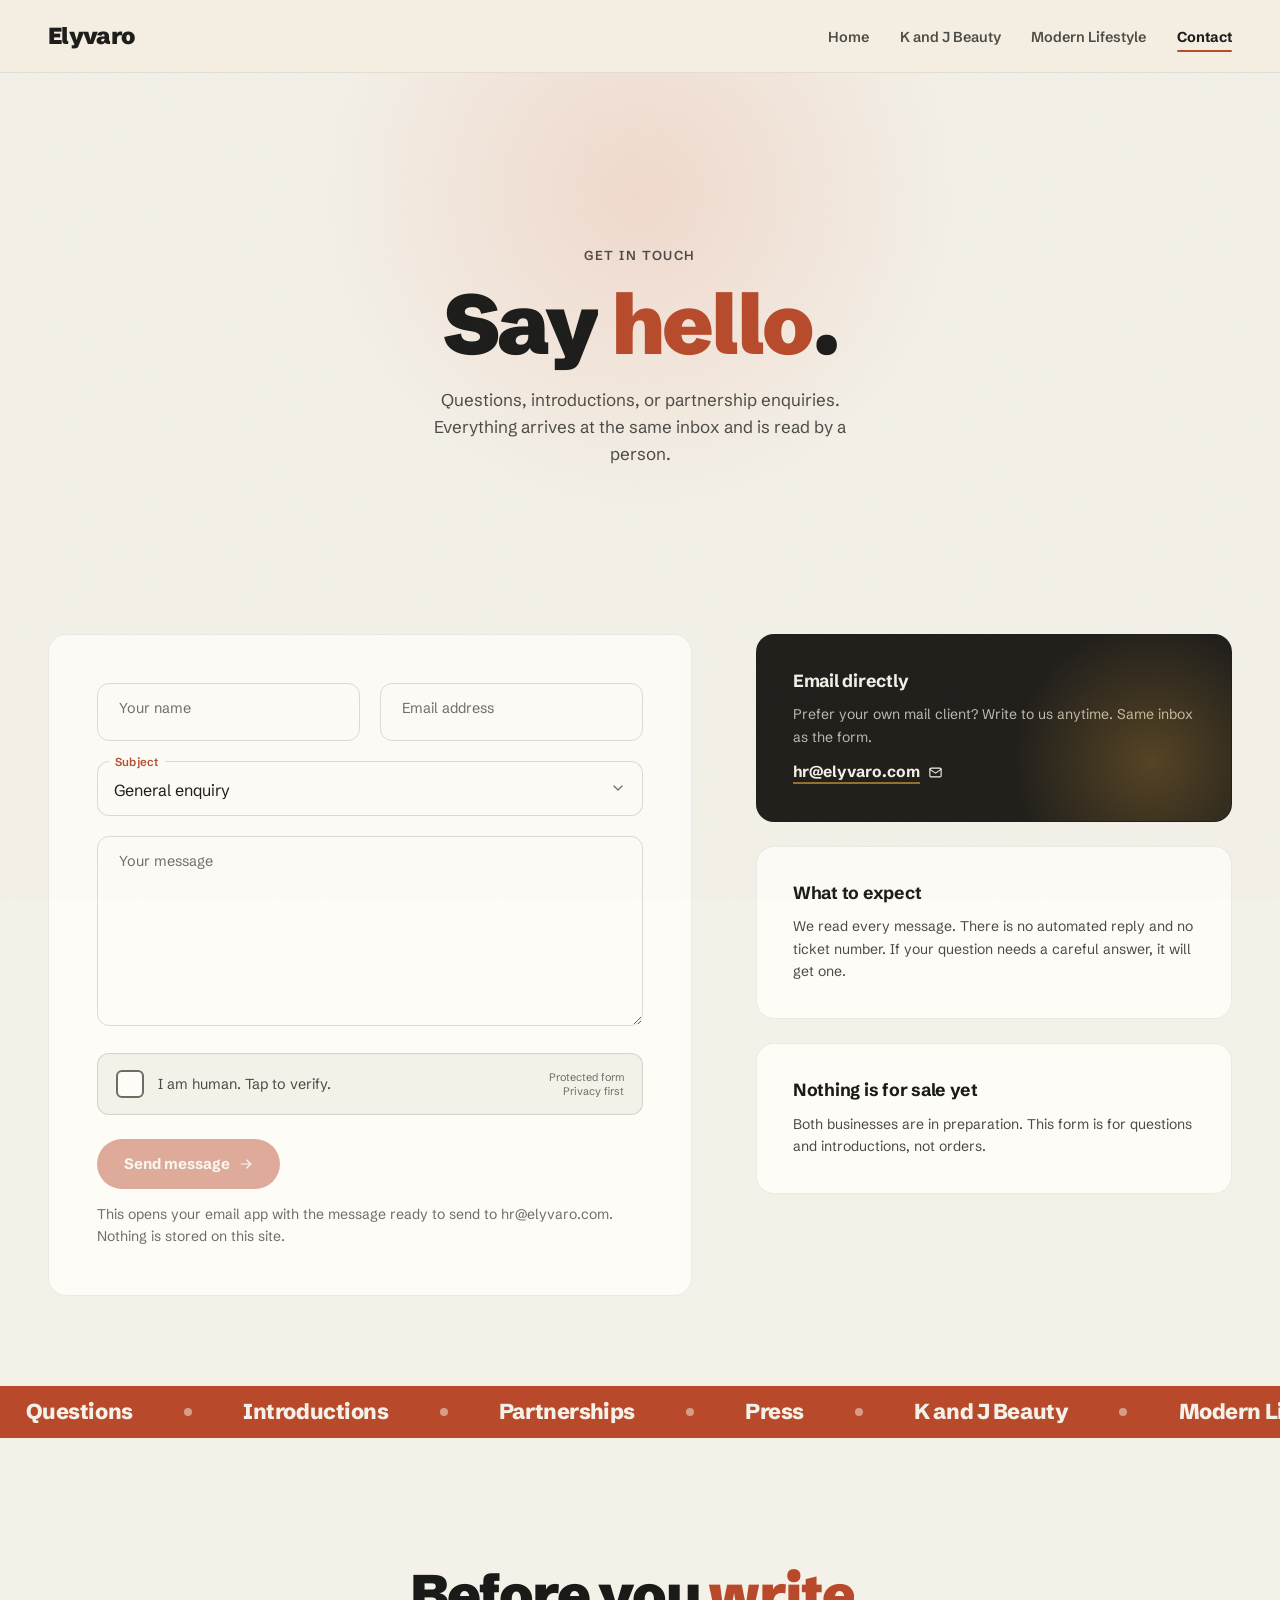
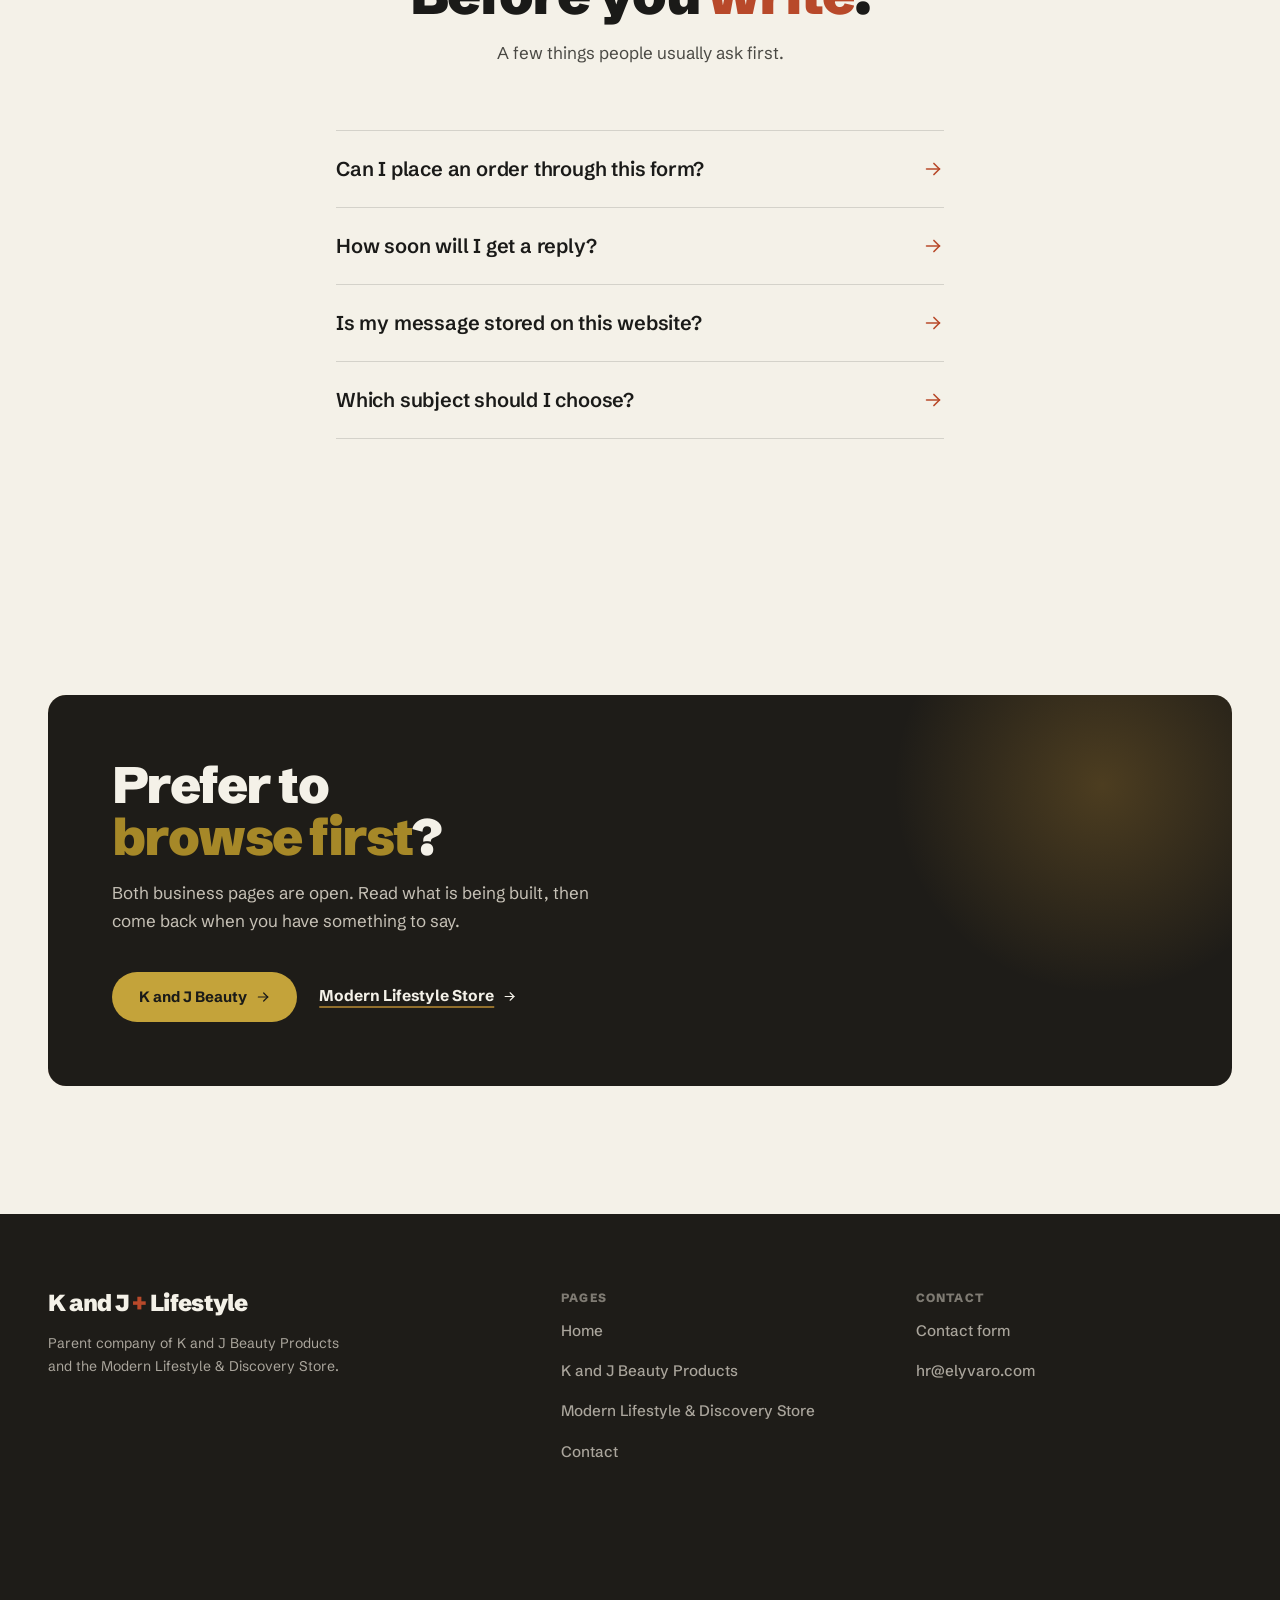
==== commit caecda50: "v2" ====
--- a/contact/index.html
+++ b/contact/index.html
@@ -3,21 +3,21 @@
 <head>
   <meta charset="utf-8">
   <meta name="viewport" content="width=device-width, initial-scale=1">
-  <title>Contact - Elyvaro</title>
-  <meta name="description" content="Get in touch with Elyvaro, parent company of K and J Beauty Products and the Modern Lifestyle &amp; Discovery Store. Questions, introductions and partnerships.">
+  <title>Contact</title>
+  <meta name="description" content="Get in touch about K and J Beauty Products or the Modern Lifestyle &amp; Discovery Store. Questions, introductions and partnerships.">
   <meta name="robots" content="index, follow">
   <link rel="canonical" href="https://www.elyvaro.com/contact/">
   <meta property="og:type" content="website">
-  <meta property="og:site_name" content="Elyvaro">
+  <meta property="og:site_name" content="Contact">
   <meta property="og:url" content="https://www.elyvaro.com/contact/">
-  <meta property="og:title" content="Contact - Elyvaro">
-  <meta property="og:description" content="Get in touch with Elyvaro. Questions, introductions and partnerships.">
-  <meta property="og:image" content="https://www.elyvaro.com/assets/img/og-image.jpg">
+  <meta property="og:title" content="Contact">
+  <meta property="og:description" content="Questions, introductions and partnerships.">
+  <meta property="og:image" content="https://www.elyvaro.com/assets/img/K%26J/clearcut-derby-pfot_JVH274-unsplash.jpg">
   <meta name="twitter:card" content="summary_large_image">
-  <meta name="twitter:title" content="Contact - Elyvaro">
-  <meta name="twitter:description" content="Get in touch with Elyvaro. Questions, introductions and partnerships.">
-  <meta name="twitter:image" content="https://www.elyvaro.com/assets/img/og-image.jpg">
-  <meta name="theme-color" content="#E04B26">
+  <meta name="twitter:title" content="Contact">
+  <meta name="twitter:description" content="Questions, introductions and partnerships.">
+  <meta name="twitter:image" content="https://www.elyvaro.com/assets/img/K%26J/clearcut-derby-pfot_JVH274-unsplash.jpg">
+  <meta name="theme-color" content="#b8492a">
   <link rel="icon" href="/assets/favicon.svg" type="image/svg+xml">
   <link rel="apple-touch-icon" href="/assets/apple-touch-icon.png">
   <link rel="stylesheet" href="/assets/css/fonts.css">
@@ -30,7 +30,7 @@
 
   <header class="nav">
     <div class="wrap nav__inner">
-      <a class="wordmark" href="/" aria-label="Elyvaro, home">Elyvaro<span class="dot">.</span></a>
+      <a class="wordmark" href="/" aria-label="Home">Elyvaro</a>
       <nav aria-label="Primary">
         <ul class="nav__links">
           <li><a href="/">Home</a></li>
@@ -159,7 +159,7 @@
             </div>
             <div class="cside__card">
               <h3>Nothing is for sale yet</h3>
-              <p>Elyvaro and both of its businesses are in preparation. This form is for questions and introductions, not orders.</p>
+              <p>Both businesses are in preparation. This form is for questions and introductions, not orders.</p>
             </div>
           </aside>
         </div>
@@ -258,7 +258,7 @@
     <div class="wrap">
       <div class="footer__top">
         <div>
-          <a class="wordmark" href="/">Elyvaro<span class="dot">.</span></a>
+          <a class="wordmark" href="/">K and J <span class="dot">+</span> Lifestyle</a>
           <p class="footer__tag">Parent company of K and J Beauty Products and the Modern Lifestyle &amp; Discovery Store.</p>
         </div>
         <div class="footer__col">
@@ -279,7 +279,7 @@
         </div>
       </div>
       <div class="footer__bottom">
-        <span>&copy; 2026 Elyvaro. All rights reserved.</span>
+        <span>&copy; 2026. All rights reserved.</span>
         <span>Both businesses in preparation.</span>
       </div>
     </div>
--- a/assets/css/main.css
+++ b/assets/css/main.css
@@ -1,31 +1,31 @@
 /* ============================================================
-   Elyvaro design system v2 - "Warm Cinema"
-   TESO-inspired retail energy: warm cream grounds, ember/gold
-   accents, heavy display sans, brand-card grids, orbit carousel,
-   mouse-driven motion. Original palette + copy.
-   Shape: pill buttons, 6px cards/images, 18px clay panels.
+   Design system v3 - "Warm Cinema"
+   Palette: Olive + Brick + Paper. Heavy display sans, brand-card
+   grids, orbit carousel, mouse-driven motion. Original copy.
+   Shape: buttons + cards soft 12px, clay panels 18px, pill only
+   for badges/chips.
    ============================================================ */
 
 :root {
   /* color */
-  --cream: #f6efe3;
-  --cream-2: #efe4d2;
-  --paper: #fdfaf4;
-  --ink: #1e1814;
-  --ink-60: #5e5348;
-  --ink-45: #7a6e60;
-  --ember: #e04b26;
-  --ember-deep: #b93a1b;
-  --ember-soft: #f0743f;
-  --sun: #f2b33d;
-  --sun-deep: #d99a1f;
-  --berry: #c24d5c;
-  --berry-deep: #9e3a47;
-  --night: #1c1410;
-  --night-2: #2a1e17;
-  --line: rgba(30, 24, 20, 0.14);
-  --line-soft: rgba(30, 24, 20, 0.08);
-  --line-light: rgba(246, 239, 227, 0.16);
+  --cream: #f4f1e8;
+  --cream-2: #ebe6d9;
+  --paper: #fdfcf7;
+  --ink: #1a1a18;
+  --ink-60: #4a4944;
+  --ink-45: #6e6c66;
+  --ember: #b8492a;
+  --ember-deep: #8f3a20;
+  --ember-soft: #d4654a;
+  --sun: #c4a33a;
+  --sun-deep: #a68828;
+  --berry: #b3455a;
+  --berry-deep: #8e3448;
+  --night: #1e1c18;
+  --night-2: #2e2b24;
+  --line: rgba(26, 26, 24, 0.14);
+  --line-soft: rgba(26, 26, 24, 0.08);
+  --line-light: rgba(244, 241, 232, 0.16);
 
   /* type */
   --f: "Schibsted Grotesk", system-ui, -apple-system, "Segoe UI", sans-serif;
@@ -36,22 +36,23 @@
   --fs-small: 0.875rem;
 
   /* layout */
-  --wrap: 1320px;
+  --wrap: 1400px;
   --gut: clamp(20px, 4vw, 48px);
   --sec: clamp(72px, 10vw, 148px);
   --gap: clamp(20px, 3vw, 40px);
-  --nav-h: 64px;
+  --nav-h: 72px;
 
   /* shape */
-  --r-card: 6px;
+  --r-card: 12px;
   --r-clay: 18px;
   --r-pill: 999px;
 
   /* motion */
   --e: cubic-bezier(0.22, 1, 0.36, 1);
   --e-io: cubic-bezier(0.65, 0, 0.35, 1);
+  --e-rev: cubic-bezier(0.4, 0.15, 0.3, 1);
   --t-fast: 0.28s;
-  --t: 0.7s;
+  --t: 0.8s;
 }
 
 @media (min-width: 900px) {
@@ -77,7 +78,8 @@
   line-height: 1.6;
   -webkit-font-smoothing: antialiased;
   text-rendering: optimizeLegibility;
-  overflow-x: clip;
+  /* overflow-x: clip; */
+  overflow-x:hidden;
 }
 
 /* cinematic grain */
@@ -455,19 +457,28 @@
 
 .js .reveal {
   opacity: 0;
-  transform: translateY(52px);
-  transition: opacity 0.9s var(--e), transform 0.9s var(--e);
+  transform: translateY(64px);
+  transition: opacity 1s var(--e-rev), transform 1s var(--e-rev);
   transition-delay: var(--d, 0ms);
   will-change: opacity, transform;
 }
 .js .reveal.is-in { opacity: 1; transform: none; }
 
-/* directional reveals (v2.2) */
-.js .reveal-l { opacity: 0; transform: translateX(-88px); transition: opacity 0.85s var(--e), transform 0.85s var(--e); transition-delay: var(--d, 0ms); will-change: opacity, transform; }
-.js .reveal-r { opacity: 0; transform: translateX(88px); transition: opacity 0.85s var(--e), transform 0.85s var(--e); transition-delay: var(--d, 0ms); will-change: opacity, transform; }
+/* directional reveals (v2.2, retuned v3.1 — visible mid-viewport motion) */
+.js .reveal-l { opacity: 0; transform: translateX(-112px); transition: opacity 0.95s var(--e-rev), transform 0.95s var(--e-rev); transition-delay: var(--d, 0ms); will-change: opacity, transform; }
+.js .reveal-r { opacity: 0; transform: translateX(112px); transition: opacity 0.95s var(--e-rev), transform 0.95s var(--e-rev); transition-delay: var(--d, 0ms); will-change: opacity, transform; }
 .js .reveal-l.is-in, .js .reveal-r.is-in { opacity: 1; transform: none; }
-.js .reveal-pop { opacity: 0; transform: scale(0.82) translateY(32px); transition: opacity 0.8s var(--e), transform 0.8s var(--e); transition-delay: var(--d, 0ms); will-change: opacity, transform; }
+.js .reveal-pop { opacity: 0; transform: scale(0.78) translateY(36px); transition: opacity 0.92s var(--e-rev), transform 0.92s var(--e-rev); transition-delay: var(--d, 0ms); will-change: opacity, transform; }
 .js .reveal-pop.is-in { opacity: 1; transform: none; }
+
+/* section-level fade+rise on scroll (v3.1) — composes with child transforms */
+.js .fade-io {
+  opacity: 0;
+  transform: translateY(40px);
+  transition: opacity 1.05s var(--e-rev), transform 1.05s var(--e-rev);
+  transition-delay: var(--d, 0ms);
+}
+.js .fade-io.is-in { opacity: 1; transform: none; }
 
 /* staggered word morph (v2.2) */
 .js .morph { --d: 0ms; }
@@ -513,7 +524,7 @@
 
 @media (prefers-reduced-motion: reduce) {
   html { scroll-behavior: auto; }
-  .js .reveal, .js .reveal-l, .js .reveal-r, .js .reveal-pop { opacity: 1; transform: none; transition: none; }
+  .js .reveal, .js .reveal-l, .js .reveal-r, .js .reveal-pop, .js .fade-io { opacity: 1; transform: none; transition: none; }
   .js .morph .w > span { transform: none; opacity: 1; transition: none; }
   .js .clip img { clip-path: none; transition: none; }
   .js .rise, .js .rise-s, .js .float-y, .js .spin-slow { animation: none; }
@@ -526,7 +537,7 @@
 
 .marquee {
   overflow: hidden;
-  padding-block: 18px;
+  padding-block: 8px;
   border-block: 1px solid var(--line);
   background: var(--cream-2);
   position: relative;
@@ -540,7 +551,7 @@
   width: max-content;
   gap: 0;
   will-change: transform;
-  animation: marquee 28s linear infinite;
+  animation: marquee 20s linear infinite;
 }
 .marquee:hover .marquee__track { animation-play-state: paused; }
 
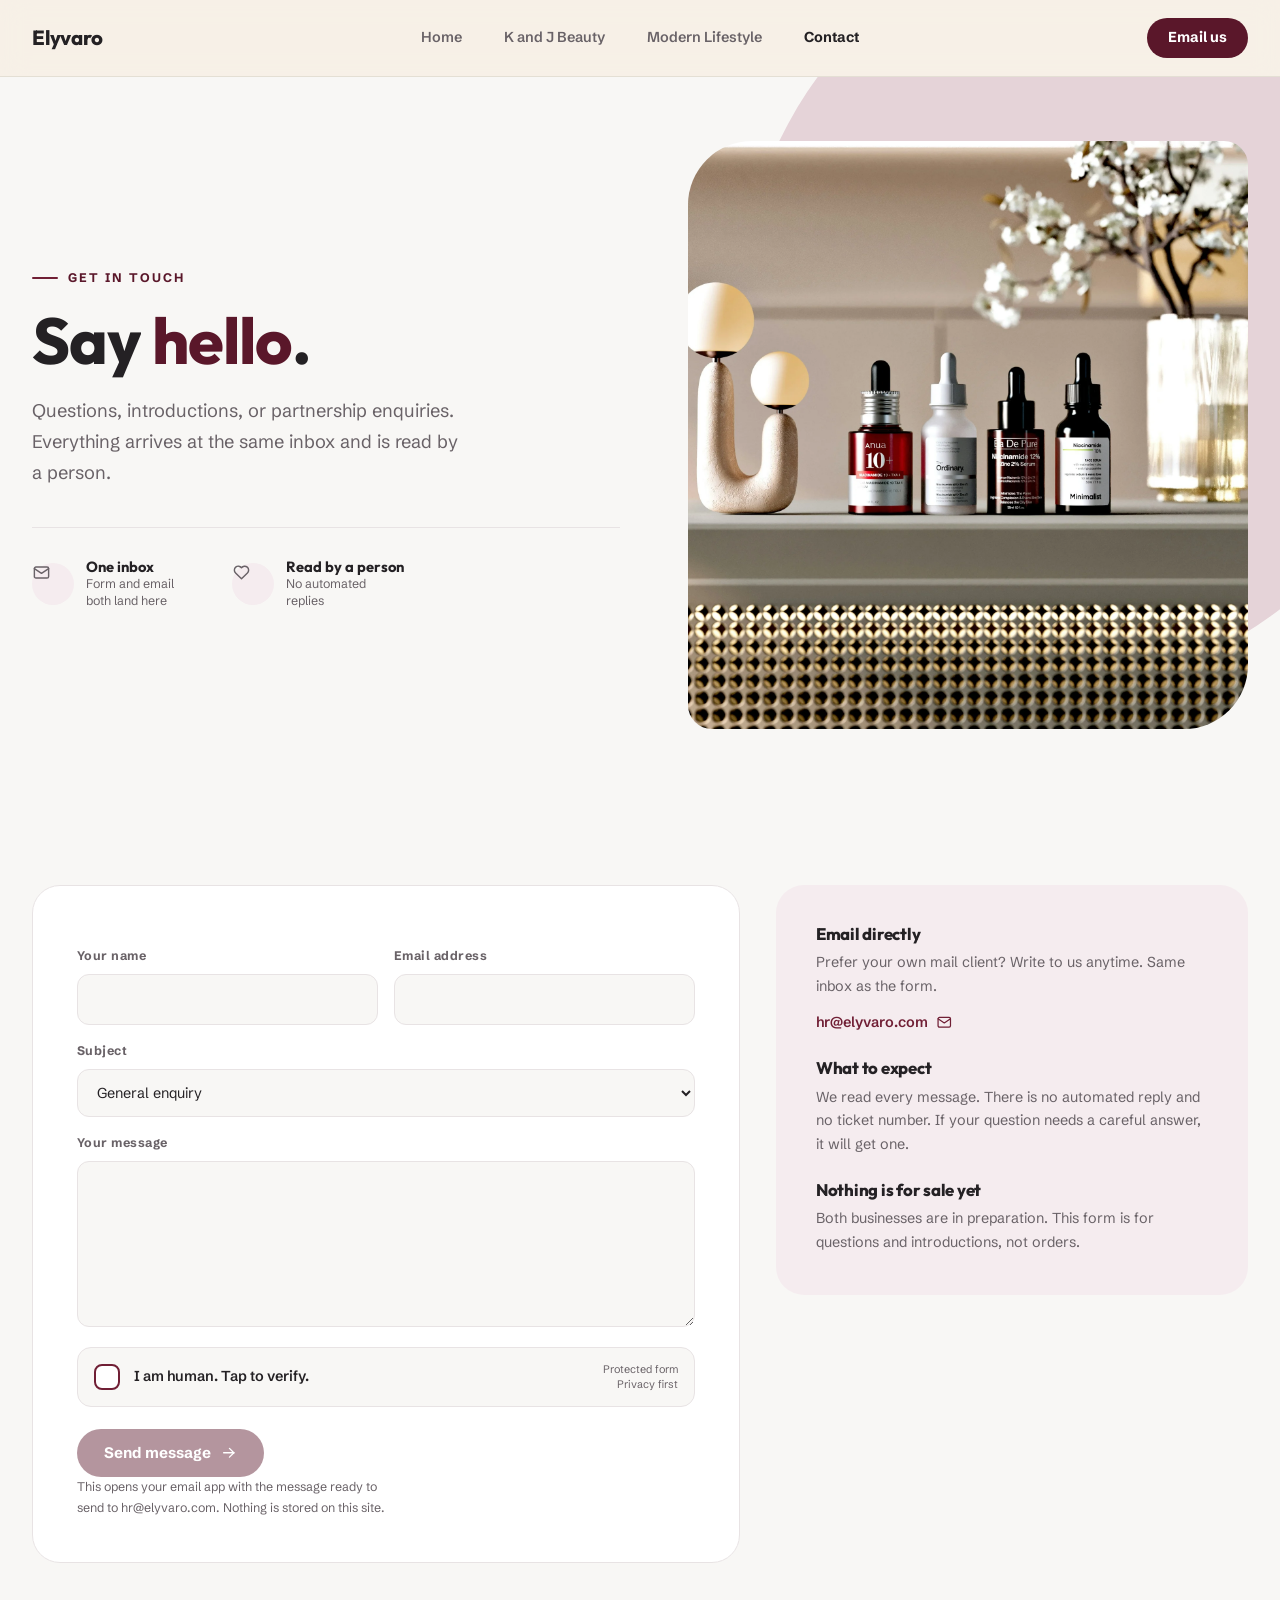
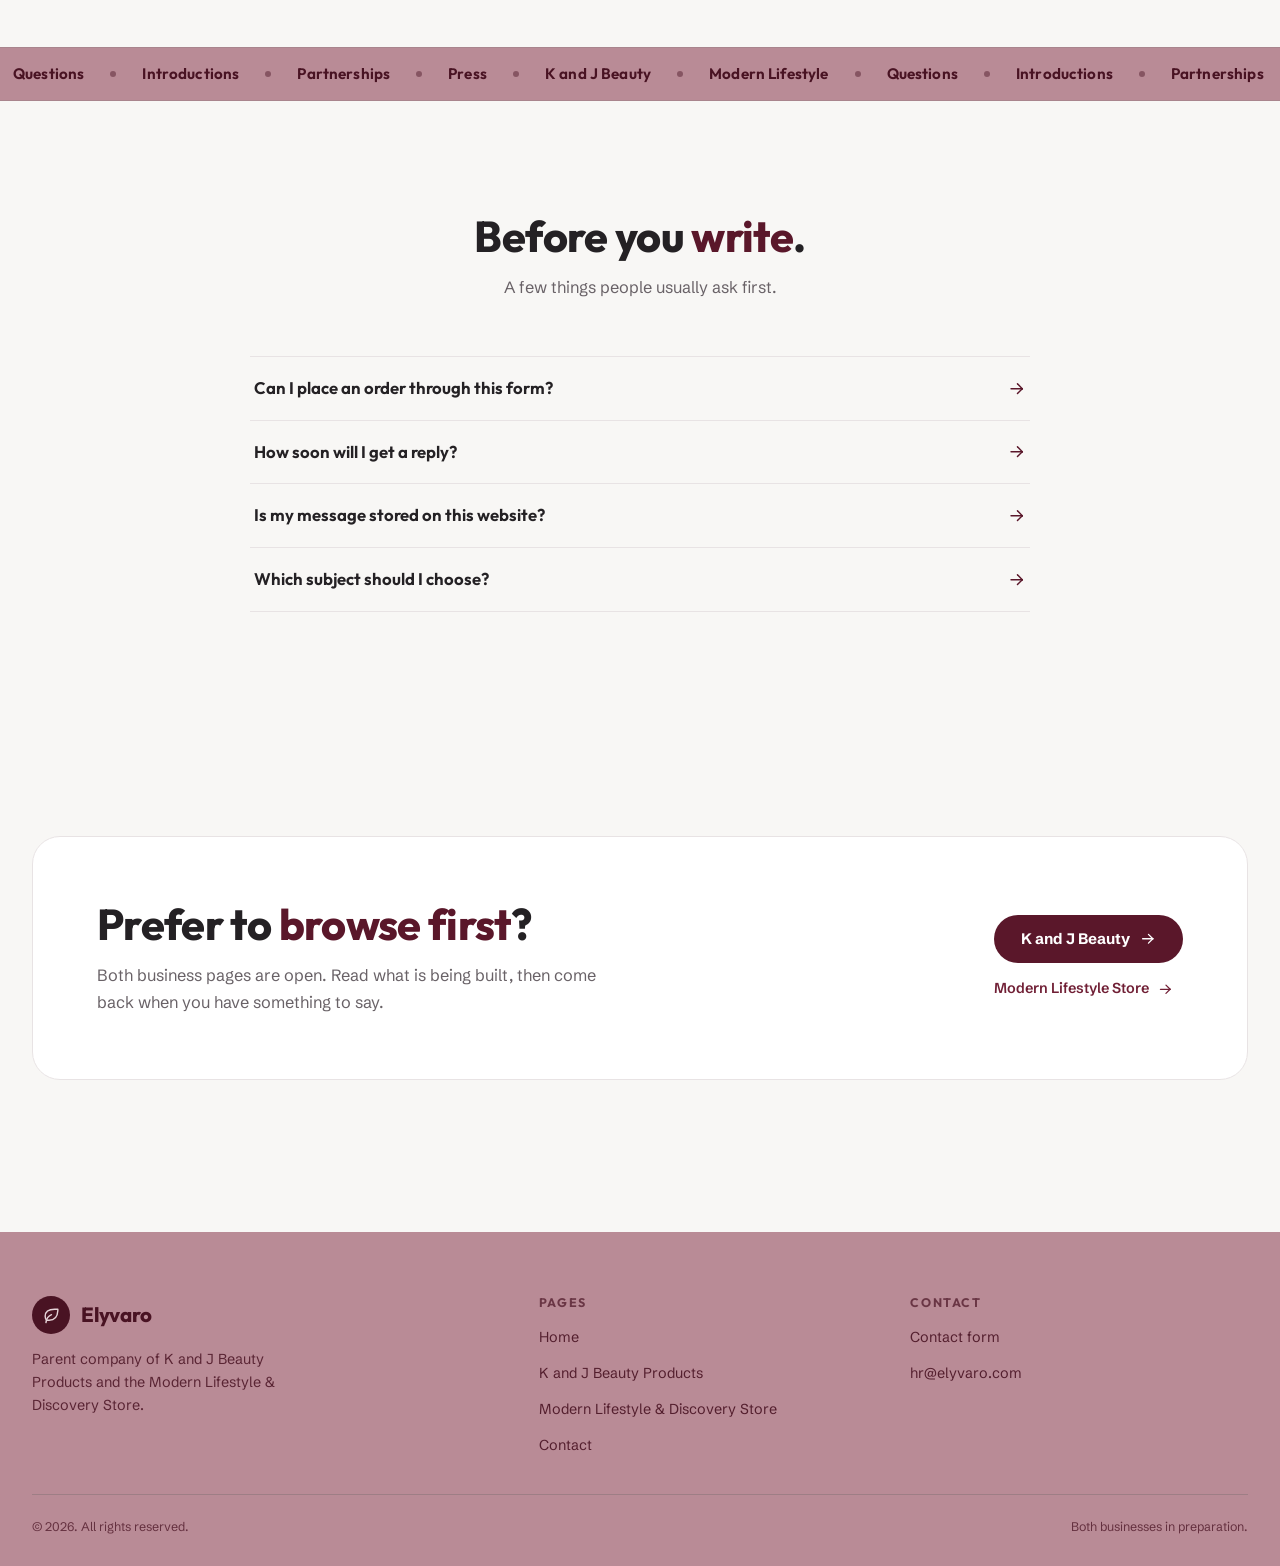
==== commit 7094f1ac: "ui updated" ====
--- a/contact/index.html
+++ b/contact/index.html
@@ -17,7 +17,7 @@
   <meta name="twitter:title" content="Contact">
   <meta name="twitter:description" content="Questions, introductions and partnerships.">
   <meta name="twitter:image" content="https://www.elyvaro.com/assets/img/K%26J/clearcut-derby-pfot_JVH274-unsplash.jpg">
-  <meta name="theme-color" content="#b8492a">
+  <meta name="theme-color" content="#f6f0e5">
   <link rel="icon" href="/assets/favicon.svg" type="image/svg+xml">
   <link rel="apple-touch-icon" href="/assets/apple-touch-icon.png">
   <link rel="stylesheet" href="/assets/css/fonts.css">
@@ -26,11 +26,15 @@
 </head>
 <body class="pg-contact">
   <a class="skip" href="#main">Skip to content</a>
-  <div class="cursor" aria-hidden="true"></div>
 
   <header class="nav">
     <div class="wrap nav__inner">
-      <a class="wordmark" href="/" aria-label="Home">Elyvaro</a>
+      <a class="wordmark" href="/" aria-label="Elyvaro home">
+        <!-- <span class="wordmark__mark" aria-hidden="true">
+          <svg class="ico"><use href="/assets/icons/sprite.svg#leaf"></use></svg>
+        </span> -->
+        <span class="wordmark__name">Elyvaro</span>
+      </a>
       <nav aria-label="Primary">
         <ul class="nav__links">
           <li><a href="/">Home</a></li>
@@ -39,6 +43,9 @@
           <li><a href="/contact/" aria-current="page">Contact</a></li>
         </ul>
       </nav>
+      <div class="nav__cta-slot">
+        <a class="btn btn--accent nav__cta" href="mailto:hr@elyvaro.com">Email us</a>
+      </div>
       <button class="nav__toggle" type="button" aria-expanded="false" aria-controls="mobile-menu" aria-label="Open menu">
         <svg class="ico ico-menu" aria-hidden="true"><use href="/assets/icons/sprite.svg#menu"></use></svg>
         <svg class="ico ico-x" aria-hidden="true"><use href="/assets/icons/sprite.svg#x"></use></svg>
@@ -60,18 +67,43 @@
   <main id="main">
 
     <!-- hero -->
-    <section class="hero-c">
-      <div class="wrap">
-        <p class="hero-c__eyebrow rise" style="--d:40ms">Get in touch</p>
-        <h1 class="rise morph" style="--d:120ms">Say <span class="accent">hello</span>.</h1>
-        <p class="rise" style="--d:220ms">Questions, introductions, or partnership enquiries. Everything arrives at the same inbox and is read by a person.</p>
+    <section class="hero hero--page">
+      <div class="hero__blob" aria-hidden="true"></div>
+      <div class="wrap hero__grid">
+        <div class="hero__text">
+          <p class="eyebrow rise" style="--d:40ms">Get in touch</p>
+          <h1 class="rise morph" style="--d:120ms">Say <span class="accent">hello</span>.</h1>
+          <p class="hero__sub rise" style="--d:220ms">Questions, introductions, or partnership enquiries. Everything arrives at the same inbox and is read by a person.</p>
+          <div class="hero__marks rise" style="--d:340ms">
+            <div class="hero__mark">
+              <span class="hero__mark-ico" aria-hidden="true">
+                <svg class="ico"><use href="/assets/icons/sprite.svg#mail"></use></svg>
+              </span>
+              <div><b>One inbox</b><span>Form and email both land here</span></div>
+            </div>
+            <div class="hero__mark">
+              <span class="hero__mark-ico" aria-hidden="true">
+                <svg class="ico"><use href="/assets/icons/sprite.svg#heart"></use></svg>
+              </span>
+              <div><b>Read by a person</b><span>No automated replies</span></div>
+            </div>
+          </div>
+        </div>
+        <div class="hero__media rise-s" style="--d:180ms">
+          <figure class="hero__frame">
+            <img src="/assets/img/K%26J/ela-de-pure-tWxfxTvvH8g-unsplash.webp"
+                 sizes="(min-width: 900px) 44vw, 92vw"
+                 width="1800" height="1800" fetchpriority="high" decoding="async"
+                 alt="Four serum dropper bottles lined up on a shelf beside a lamp and white blossoms">
+          </figure>
+        </div>
       </div>
     </section>
 
     <!-- form + side -->
     <section class="section section--sm" aria-labelledby="form-h">
       <div class="wrap">
-        <h2 id="form-h" class="visually-hidden" style="position:absolute;width:1px;height:1px;padding:0;margin:-1px;overflow:hidden;clip:rect(0,0,0,0);border:0;">Contact form</h2>
+        <h2 id="form-h" class="visually-hidden">Contact form</h2>
         <div class="contact-grid">
           <!--
             FRONT-END ONLY FORM
@@ -80,7 +112,7 @@
             To go live with a form backend later (e.g. Web3Forms + Cloudflare Turnstile),
             swap the form action and add the captcha script in the marked slots below.
           -->
-          <form class="form reveal-l" data-contact-form novalidate>
+          <form class="form-card reveal-l" data-contact-form novalidate>
             <div class="form__row form__row--2">
               <div class="field">
                 <input type="text" id="cf-name" name="name" placeholder=" " required autocomplete="name">
@@ -126,15 +158,14 @@
             -->
             <div class="captcha" data-captcha>
               <div class="captcha__box" data-captcha-box role="checkbox" aria-checked="false" tabindex="0" aria-label="Verify you are human">
-                <svg class="ico" aria-hidden="true"><use href="/assets/icons/sprite.svg#arrow-right"></use></svg>
-              </div>
-              <div class="captcha__spinner" aria-hidden="true"></div>
+                <svg class="ico" aria-hidden="true"><use href="/assets/icons/sprite.svg#circle-check"></use></svg>
+              </div>
               <p class="captcha__text" data-captcha-text>I am human. Tap to verify.</p>
-              <p class="captcha__badge">Protected form<br>Privacy first</p>
+              <p class="captcha__note">Protected form<br>Privacy first</p>
             </div>
 
             <div class="form__actions">
-              <button class="btn btn--ember" type="submit" data-submit disabled data-magnetic="0.2">
+              <button class="btn btn--accent" type="submit" data-submit disabled data-magnetic="0.2">
                 Send message
                 <svg class="ico" aria-hidden="true"><use href="/assets/icons/sprite.svg#arrow-right"></use></svg>
               </button>
@@ -146,18 +177,18 @@
           </form>
 
           <!-- side panel -->
-          <aside class="cside reveal-r" style="--d:100ms">
-            <div class="cside__card cside__card--dark">
+          <aside class="side-panel reveal-r" style="--d:100ms">
+            <div class="side-card">
               <h3>Email directly</h3>
               <p>Prefer your own mail client? Write to us anytime. Same inbox as the form.</p>
-              <a class="tlink tlink--light" href="mailto:hr@elyvaro.com">hr@elyvaro.com
+              <a class="tlink" href="mailto:hr@elyvaro.com">hr@elyvaro.com
                 <svg class="ico" aria-hidden="true"><use href="/assets/icons/sprite.svg#mail"></use></svg></a>
             </div>
-            <div class="cside__card">
+            <div class="side-card">
               <h3>What to expect</h3>
               <p>We read every message. There is no automated reply and no ticket number. If your question needs a careful answer, it will get one.</p>
             </div>
-            <div class="cside__card">
+            <div class="side-card">
               <h3>Nothing is for sale yet</h3>
               <p>Both businesses are in preparation. This form is for questions and introductions, not orders.</p>
             </div>
@@ -167,7 +198,7 @@
     </section>
 
     <!-- marquee -->
-    <div class="marquee marquee--ember" aria-hidden="true">
+    <div class="marquee" aria-hidden="true">
       <div class="marquee__track">
         <div class="marquee__group">
           <span class="marquee__item">Questions</span>
@@ -239,13 +270,15 @@
     <!-- closing -->
     <section class="section" aria-labelledby="cclose-h">
       <div class="wrap">
-        <div class="glow-card reveal">
-          <h2 id="cclose-h">Prefer to <span class="accent-sun">browse first</span>?</h2>
-          <p>Both business pages are open. Read what is being built, then come back when you have something to say.</p>
-          <div class="glow-card__actions">
-            <a class="btn btn--sun" href="/k-and-j-beauty/" data-magnetic="0.25">K and J Beauty
+        <div class="close-card reveal">
+          <div>
+            <h2 id="cclose-h">Prefer to <span class="accent">browse first</span>?</h2>
+            <p>Both business pages are open. Read what is being built, then come back when you have something to say.</p>
+          </div>
+          <div class="close-card__actions">
+            <a class="btn btn--accent" href="/k-and-j-beauty/" data-magnetic="0.25">K and J Beauty
               <svg class="ico" aria-hidden="true"><use href="/assets/icons/sprite.svg#arrow-right"></use></svg></a>
-            <a class="tlink tlink--light" href="/modern-lifestyle/">Modern Lifestyle Store
+            <a class="tlink" href="/modern-lifestyle/">Modern Lifestyle Store
               <svg class="ico" aria-hidden="true"><use href="/assets/icons/sprite.svg#arrow-right"></use></svg></a>
           </div>
         </div>
@@ -254,16 +287,21 @@
 
   </main>
 
-  <footer class="footer footer--dark">
+  <footer class="footer">
     <div class="wrap">
       <div class="footer__top">
         <div>
-          <a class="wordmark" href="/">K and J <span class="dot">+</span> Lifestyle</a>
+          <a class="wordmark" href="/" aria-label="Elyvaro home">
+            <span class="wordmark__mark" aria-hidden="true">
+              <svg class="ico"><use href="/assets/icons/sprite.svg#leaf"></use></svg>
+            </span>
+            <span class="wordmark__name">Elyvaro</span>
+          </a>
           <p class="footer__tag">Parent company of K and J Beauty Products and the Modern Lifestyle &amp; Discovery Store.</p>
         </div>
         <div class="footer__col">
           <h3>Pages</h3>
-          <ul>
+          <ul class="footer-list">
             <li><a href="/">Home</a></li>
             <li><a href="/k-and-j-beauty/">K and J Beauty Products</a></li>
             <li><a href="/modern-lifestyle/">Modern Lifestyle &amp; Discovery Store</a></li>
@@ -272,7 +310,7 @@
         </div>
         <div class="footer__col">
           <h3>Contact</h3>
-          <ul>
+          <ul class="footer-list">
             <li><a href="/contact/">Contact form</a></li>
             <li><a href="mailto:hr@elyvaro.com">hr@elyvaro.com</a></li>
           </ul>
--- a/assets/css/fonts.css
+++ b/assets/css/fonts.css
@@ -1,4 +1,14 @@
-/* Schibsted Grotesk 400-900, self-hosted (OFL). Latin + latin-ext. */
+/* Outfit 400-900 (OFL) — display face, latin subset, variable. */
+@font-face {
+  font-family: 'Outfit';
+  font-style: normal;
+  font-weight: 400 900;
+  font-display: swap;
+  src: url(../fonts/Outfit-400-900-latin.woff2) format('woff2');
+  unicode-range: U+0000-00FF, U+0131, U+0152-0153, U+02BB-02BC, U+02C6, U+02DA, U+02DC, U+0304, U+0308, U+0329, U+2000-206F, U+20AC, U+2122, U+2191, U+2193, U+2212, U+2215, U+FEFF, U+FFFD;
+}
+
+/* Schibsted Grotesk 400-900, self-hosted (OFL). Latin + latin-ext. Body/UI face. */
 
 /* latin-ext */
 @font-face {
--- a/assets/css/main.css
+++ b/assets/css/main.css
@@ -1,459 +1,1429 @@
 /* ============================================================
-   Design system v3 - "Warm Cinema"
-   Palette: Olive + Brick + Paper. Heavy display sans, brand-card
-   grids, orbit carousel, mouse-driven motion. Original copy.
-   Shape: buttons + cards soft 12px, clay panels 18px, pill only
-   for badges/chips.
+   Elyvaro — design system v4 "Café Editorial"
+   ivory + sage + terracotta · Outfit display · Schibsted body
+   JS contracts: reveal family, morph, clip, fade-io, faq,
+   marquee, orbit, form/captcha, nav, data-par/magnetic
    ============================================================ */
 
+
 :root {
-  /* color */
-  --cream: #f4f1e8;
-  --cream-2: #ebe6d9;
-  --paper: #fdfcf7;
-  --ink: #1a1a18;
-  --ink-60: #4a4944;
-  --ink-45: #6e6c66;
-  --ember: #b8492a;
-  --ember-deep: #8f3a20;
-  --ember-soft: #d4654a;
-  --sun: #c4a33a;
-  --sun-deep: #a68828;
-  --berry: #b3455a;
-  --berry-deep: #8e3448;
-  --night: #1e1c18;
-  --night-2: #2e2b24;
-  --line: rgba(26, 26, 24, 0.14);
-  --line-soft: rgba(26, 26, 24, 0.08);
-  --line-light: rgba(244, 241, 232, 0.16);
+  /* surfaces */
+  --bg: #F8F7F5;
+  --cream: #FFFFFF;
+  --cream-2: #F0EDEE;
+
+  /* secondary accents */
+  --sage: #B98B96;
+  --sage-light: #E5D3D8;
+  --sage-pale: #F5ECEF;
+
+  /* burgundy brand colors */
+  --forest: #701F35;
+  --forest-deep: #491323;
+
+  /* soft neutral tones */
+  --blush: #F5ECEF;
+  --blush-deep: #E8D5DA;
+
+  /* typography and borders */
+  --ink: #242124;
+  --ink-2: #696267;
+  --on-forest: #FFFFFF;
+  --line: #E8E3E4;
+
+  /* primary accent */
+  --accent: #701F35;
+  --accent-strong: #5A172A;
+  --accent-deep: #491323;
 
   /* type */
-  --f: "Schibsted Grotesk", system-ui, -apple-system, "Segoe UI", sans-serif;
-  --fs-h1: clamp(2.75rem, 1.6rem + 4.6vw, 5.75rem);
-  --fs-h2: clamp(2rem, 1.4rem + 2.6vw, 3.6rem);
-  --fs-h3: clamp(1.35rem, 1.1rem + 1vw, 1.9rem);
-  --fs-body: clamp(1rem, 0.97rem + 0.15vw, 1.0625rem);
-  --fs-small: 0.875rem;
-
-  /* layout */
-  --wrap: 1400px;
-  --gut: clamp(20px, 4vw, 48px);
-  --sec: clamp(72px, 10vw, 148px);
-  --gap: clamp(20px, 3vw, 40px);
+  --font-display: "Outfit", "Schibsted Grotesk", system-ui, sans-serif;
+  --font-body: "Schibsted Grotesk", system-ui, sans-serif;
+  --fs-hero: clamp(2.5rem, 5.6vw, 4.05rem);
+  --fs-h2: clamp(1.85rem, 3.4vw, 2.7rem);
+  --fs-h3: clamp(1.12rem, 1.9vw, 1.32rem);
+  --fs-body: 1.02rem;
+  --fs-small: 0.9rem;
+  --fs-tiny: 0.78rem;
+
+  /* geometry */
+  --r-card: 20px;
+  --r-panel: 28px;
+  --r-leaf: 120px;
+  --r-leaf-sm: 64px;
+  --r-pill: 999px;
+  --wrap: 1240px;
+  --gut: clamp(20px, 4vw, 32px);
+  --sec-y: clamp(68px, 9vw, 112px);
   --nav-h: 72px;
-
-  /* shape */
-  --r-card: 12px;
-  --r-clay: 18px;
-  --r-pill: 999px;
 
   /* motion */
   --e: cubic-bezier(0.22, 1, 0.36, 1);
   --e-io: cubic-bezier(0.65, 0, 0.35, 1);
   --e-rev: cubic-bezier(0.4, 0.15, 0.3, 1);
-  --t-fast: 0.28s;
+  --t-fast: 0.25s;
   --t: 0.8s;
 }
 
+
+
 @media (min-width: 900px) {
-  :root { --nav-h: 72px; }
+  :root { --nav-h: 76px; }
 }
 
 /* ---------- reset ---------- */
 
-*, *::before, *::after { box-sizing: border-box; }
+*,
+*::before,
+*::after { box-sizing: border-box; }
+
+* { margin: 0; }
 
 html {
+  -webkit-text-size-adjust: 100%;
   scroll-behavior: smooth;
-  scroll-padding-top: calc(var(--nav-h) + 20px);
-  -webkit-text-size-adjust: 100%;
+  scroll-padding-top: calc(var(--nav-h) + 12px);
 }
 
 body {
-  margin: 0;
-  background: var(--cream);
+  font-family: var(--font-body);
+  font-size: var(--fs-body);
+  line-height: 1.65;
   color: var(--ink);
-  font-family: var(--f);
-  font-size: var(--fs-body);
-  line-height: 1.6;
+  background: var(--bg);
   -webkit-font-smoothing: antialiased;
-  text-rendering: optimizeLegibility;
-  /* overflow-x: clip; */
-  overflow-x:hidden;
-}
-
-/* cinematic grain */
-body::after {
-  content: "";
-  position: fixed;
-  inset: 0;
-  z-index: 200;
-  pointer-events: none;
-  opacity: 0.05;
-  background-image: url("data:image/svg+xml,%3Csvg viewBox='0 0 200 200' xmlns='http://www.w3.org/2000/svg'%3E%3Cfilter id='n'%3E%3CfeTurbulence type='fractalNoise' baseFrequency='0.9' numOctaves='2' stitchTiles='stitch'/%3E%3C/filter%3E%3Crect width='100%25' height='100%25' filter='url(%23n)'/%3E%3C/svg%3E");
-  background-size: 180px 180px;
-}
-
-img { display: block; max-width: 100%; height: auto; }
-h1, h2, h3, h4, p, ul, ol, figure, blockquote { margin: 0; }
-ul { padding: 0; list-style: none; }
+  overflow-x: clip;
+}
+
+img,
+svg,
+video { display: block; max-width: 100%; }
+
+img { height: auto; }
+
 a { color: inherit; }
-button { font: inherit; color: inherit; background: none; border: 0; padding: 0; cursor: pointer; }
-::selection { background: var(--ember); color: var(--cream); }
+
+button {
+  font: inherit;
+  color: inherit;
+  background: none;
+  border: 0;
+  cursor: pointer;
+}
+
+ul[role="list"],
+ul.nav__links,
+ul.footer-list { list-style: none; padding: 0; }
+
+h1, h2, h3, h4 {
+  font-family: var(--font-display);
+  font-weight: 750;
+  line-height: 1.08;
+  letter-spacing: -0.015em;
+  text-wrap: balance;
+}
+
+p { text-wrap: pretty; }
+
+::selection { background: var(--sage-light); color: var(--ink); }
 
 :focus-visible {
-  outline: 2px solid var(--ember);
+  outline: 2px solid var(--forest);
   outline-offset: 3px;
-  border-radius: 2px;
-}
-.on-dark :focus-visible { outline-color: var(--sun); }
+  border-radius: 4px;
+}
 
 .skip {
   position: absolute;
   left: 12px;
   top: -60px;
-  z-index: 300;
-  background: var(--ember);
-  color: var(--cream);
+  z-index: 200;
   padding: 10px 16px;
+  background: var(--forest);
+  color: var(--on-forest);
+  border-radius: 10px;
+  font-weight: 600;
+  font-size: var(--fs-small);
+  text-decoration: none;
+  transition: top 0.2s ease;
+}
+.skip:focus { top: 12px; }
+
+.wrap {
+  width: min(100% - var(--gut) * 2, var(--wrap));
+  margin-inline: auto;
+}
+
+.center-narrow { max-width: 780px; }
+
+.ico {
+  width: 1.15em;
+  height: 1.15em;
+  flex: none;
+  stroke-width: 1.8;
+}
+
+.accent { color: var(--accent-strong); }
+.accent-forest { color: var(--forest); }
+
+/* ---------- type helpers ---------- */
+
+.eyebrow {
+  font-size: var(--fs-tiny);
+  font-weight: 650;
+  letter-spacing: 0.16em;
+  text-transform: uppercase;
+  color: var(--accent-strong);
+  display: inline-flex;
+  align-items: center;
+  gap: 10px;
+}
+.eyebrow::before {
+  content: "";
+  width: 26px;
+  height: 2px;
+  background: var(--accent);
+  border-radius: 2px;
+}
+
+.lede {
+  font-size: clamp(1.05rem, 1.6vw, 1.18rem);
+  color: var(--ink-2);
+  max-width: 58ch;
+  line-height: 1.7;
+}
+
+.sec-head { max-width: 640px; margin-bottom: clamp(36px, 5vw, 56px); }
+.sec-head h2 { font-size: var(--fs-h2); }
+.sec-head p { margin-top: 14px; color: var(--ink-2); max-width: 52ch; }
+.sec-head--center { margin-inline: auto; text-align: center; }
+.sec-head--center p { margin-inline: auto; }
+
+/* ---------- buttons & links ---------- */
+
+.btn {
+  display: inline-flex;
+  align-items: center;
+  justify-content: center;
+  gap: 9px;
+  padding: 14px 26px;
   border-radius: var(--r-pill);
+  font-weight: 650;
+  font-size: 0.95rem;
+  line-height: 1.2;
+  text-decoration: none;
+  border: 1.5px solid transparent;
+  transition: background 0.25s var(--e), color 0.25s var(--e),
+    border-color 0.25s var(--e), transform 0.25s var(--e);
+  white-space: nowrap;
+}
+.btn:active { transform: scale(0.98); }
+
+.btn--accent { background: var(--accent-strong); color: var(--cream); }
+.btn--accent:hover { background: var(--accent-deep); }
+
+.btn--forest { background: var(--forest); color: var(--on-forest); }
+.btn--forest:hover { background: var(--forest-deep); }
+
+.btn--ghost {
+  background: transparent;
+  color: var(--ink);
+  border-color: var(--line);
+}
+.btn--ghost:hover { border-color: var(--ink); background: var(--cream); }
+
+.btn--light { background: var(--cream); color: var(--ink); }
+.btn--light:hover { background: var(--sage-light); }
+
+.tlink {
+  display: inline-flex;
+  align-items: center;
+  gap: 8px;
+  font-weight: 600;
   font-size: var(--fs-small);
-  font-weight: 600;
+  color: var(--forest);
   text-decoration: none;
-  transition: top var(--t-fast) var(--e);
-}
-.skip:focus { top: 12px; }
-
-/* ---------- cursor follower (desktop, fine pointer) ---------- */
-
-.cursor {
-  display: none;
-}
-@media (hover: hover) and (pointer: fine) {
-  .js .cursor {
-    display: block;
-    position: fixed;
-    left: 0;
-    top: 0;
-    width: 18px;
-    height: 18px;
-    margin: -9px 0 0 -9px;
-    border: 1.5px solid var(--ember);
-    border-radius: 50%;
-    pointer-events: none;
-    z-index: 250;
-    opacity: 0;
-    transition: width 0.25s var(--e), height 0.25s var(--e), margin 0.25s var(--e),
-      opacity 0.3s ease, background-color 0.25s ease, border-color 0.25s ease;
-    mix-blend-mode: exclusion;
-    border-color: #f6efe3;
-  }
-  .js .cursor.is-on { opacity: 0.9; }
-  .js .cursor.is-big {
-    width: 44px;
-    height: 44px;
-    margin: -22px 0 0 -22px;
-    background: rgba(246, 239, 227, 0.12);
-  }
-}
-
-/* ---------- base type ---------- */
-
-h1, h2, .h {
-  font-weight: 900;
-  line-height: 1.02;
-  letter-spacing: -0.03em;
-  text-wrap: balance;
-}
-
-h3, h4 { font-weight: 800; line-height: 1.15; letter-spacing: -0.02em; }
-
-h1 { font-size: var(--fs-h1); }
-h2 { font-size: var(--fs-h2); }
-
-.accent { color: var(--ember); }
-.accent-sun { color: var(--sun-deep); }
-.accent-berry { color: var(--berry); }
-
-.lead {
-  font-size: clamp(1.05rem, 1rem + 0.45vw, 1.3rem);
-  line-height: 1.55;
-  color: var(--ink-60);
-}
-
-.meta { font-size: var(--fs-small); font-weight: 500; color: var(--ink-45); }
-
-p { max-width: 62ch; }
-
-/* ---------- layout helpers ---------- */
-
-.wrap {
-  width: 100%;
-  max-width: var(--wrap);
-  margin-inline: auto;
-  padding-inline: var(--gut);
-}
-
-.section { padding-block: var(--sec); position: relative; }
-.section--sm { padding-block: clamp(52px, 7vw, 96px); }
-.section--flush-b { padding-bottom: 0; }
-
-.on-dark { color: var(--cream); }
-.on-dark .lead, .on-dark p { color: rgba(246, 239, 227, 0.78); }
-
-.ico { width: 1em; height: 1em; flex: none; }
-
-/* warm glow wash */
-.glow {
-  position: absolute;
-  border-radius: 50%;
-  filter: blur(80px);
-  pointer-events: none;
-  z-index: 0;
-}
-.glow--ember { background: rgba(224, 75, 38, 0.22); }
-.glow--sun { background: rgba(242, 179, 61, 0.2); }
-.glow--berry { background: rgba(194, 77, 92, 0.16); }
-
-.section > .wrap { position: relative; z-index: 1; }
-
-/* ---------- wordmark ---------- */
-
-.wordmark {
-  font-weight: 900;
-  font-size: 1.45rem;
-  letter-spacing: -0.03em;
-  line-height: 1;
-  text-decoration: none;
-  color: var(--ink);
-}
-.wordmark .dot { color: var(--ember); }
-.on-dark .wordmark, .footer--dark .wordmark { color: var(--cream); }
-
-/* ---------- navigation ---------- */
+  border-bottom: 1.5px solid transparent;
+  transition: border-color 0.2s ease, color 0.2s ease;
+}
+.tlink:hover { border-color: currentColor; }
+.tlink--light { color: var(--on-forest); }
+
+/* ---------- header ---------- */
 
 .nav {
   position: sticky;
   top: 0;
   z-index: 60;
-  background: rgba(246, 239, 227, 0.84);
-  -webkit-backdrop-filter: blur(16px) saturate(1.25);
-  backdrop-filter: blur(16px) saturate(1.25);
-  border-bottom: 1px solid var(--line-soft);
-}
-@supports not ((backdrop-filter: blur(2px)) or (-webkit-backdrop-filter: blur(2px))) {
-  .nav { background: var(--cream); }
+  background: rgba(246, 240, 229, 0.88);
+  -webkit-backdrop-filter: blur(14px) saturate(1.2);
+  backdrop-filter: blur(14px) saturate(1.2);
+  border-bottom: 1px solid rgba(216, 211, 199, 0.6);
+  transition: border-color 0.3s ease, background 0.3s ease;
 }
 
 .nav__inner {
+  min-height: var(--nav-h);
   display: flex;
   align-items: center;
   justify-content: space-between;
-  gap: 20px;
-  height: var(--nav-h);
-}
+  gap: 24px;
+}
+
+.wordmark {
+  display: inline-flex;
+  align-items: center;
+  gap: 11px;
+  text-decoration: none;
+  color: var(--ink);
+}
+.wordmark__mark {
+  width: 38px;
+  height: 38px;
+  border-radius: 50%;
+  background: var(--forest);
+  color: var(--sage-light);
+  display: grid;
+  place-items: center;
+  flex: none;
+}
+.wordmark__mark .ico { width: 19px; height: 19px; }
+.wordmark__name {
+  font-family: var(--font-display);
+  font-weight: 750;
+  font-size: 1.28rem;
+  letter-spacing: -0.01em;
+  line-height: 1;
+}
+.wordmark .dot { color: var(--accent); }
 
 .nav__links {
-  display: none;
-  align-items: center;
-  gap: clamp(18px, 2.4vw, 36px);
-}
-
+  display: flex;
+  align-items: center;
+  gap: clamp(8px, 2vw, 18px);
+}
 .nav__links a {
-  font-size: 0.9rem;
-  font-weight: 600;
+  display: inline-block;
+  padding: 8px 12px;
+  font-size: var(--fs-small);
+  font-weight: 550;
+  color: var(--ink-2);
   text-decoration: none;
-  color: var(--ink-60);
-  padding-block: 6px;
-  transition: color var(--t-fast) var(--e);
-}
-.nav__links a:hover { color: var(--ember); }
-.nav__links a[aria-current="page"] {
-  color: var(--ink);
-  position: relative;
-}
-.nav__links a[aria-current="page"]::after {
-  content: "";
-  position: absolute;
-  left: 0;
-  right: 0;
-  bottom: 0;
-  height: 2px;
-  background: var(--ember);
-  border-radius: 2px;
+  border-radius: 8px;
+  transition: color 0.2s ease;
+}
+.nav__links a:hover { color: var(--ink); }
+.nav__links a[aria-current="page"] { color: var(--ink); font-weight: 650; }
+
+.nav__cta { display: none; }
+@media (min-width: 960px) {
+  .nav__cta { display: inline-flex; padding: 10px 20px; font-size: var(--fs-small); }
 }
 
 .nav__toggle {
   display: inline-flex;
   align-items: center;
   gap: 8px;
-  font-size: 0.875rem;
-  font-weight: 700;
-  color: var(--ink);
-  padding: 8px 4px;
-}
-.nav__toggle .ico { width: 20px; height: 20px; }
+  padding: 10px 14px;
+  border-radius: 12px;
+  font-size: var(--fs-small);
+  font-weight: 600;
+  border: 1px solid var(--line);
+}
 .nav__toggle .ico-x { display: none; }
 .nav__toggle[aria-expanded="true"] .ico-menu { display: none; }
 .nav__toggle[aria-expanded="true"] .ico-x { display: block; }
+
+@media (min-width: 960px) {
+  .nav__toggle { display: none; }
+}
 
 .mobile {
   position: fixed;
   inset: var(--nav-h) 0 0;
   z-index: 55;
+  background: var(--bg);
+  padding: 28px var(--gut) 40px;
+  display: flex;
+  flex-direction: column;
+  gap: 4px;
+  overflow-y: auto;
+}
+.mobile[hidden] { display: none; }
+
+.m-link {
+  display: flex;
+  align-items: center;
+  justify-content: space-between;
+  gap: 16px;
+  padding: 18px 4px;
+  font-family: var(--font-display);
+  font-size: 1.25rem;
+  font-weight: 650;
+  text-decoration: none;
+  border-bottom: 1px solid var(--line);
+}
+.m-link .ico { color: var(--accent-strong); }
+
+@media (min-width: 960px) {
+  .nav__links { display: flex; }
+}
+@media (max-width: 959px) {
+  .nav__links { display: none; }
+}
+
+/* nav layout: links center on desktop */
+@media (min-width: 960px) {
+  .nav__inner { display: grid; grid-template-columns: 1fr auto 1fr; }
+  .nav__inner > nav { justify-self: center; }
+  .nav__inner > .nav__cta-slot { justify-self: end; display: flex; gap: 10px; align-items: center; }
+}
+@media (max-width: 959px) {
+  .nav__inner > .nav__cta-slot { display: none; }
+}
+
+/* ---------- hero (home) ---------- */
+
+.hero {
+  position: relative;
+  padding: clamp(36px, 6vw, 64px) 0 clamp(56px, 8vw, 96px);
+  overflow: clip;
+}
+
+.hero__blob {
+  position: absolute;
+  right: -12%;
+  top: -18%;
+  width: min(72vw, 880px);
+  aspect-ratio: 1 / 1.05;
+  background: var(--sage-light);
+  border-radius: 46% 54% 52% 48% / 54% 46% 54% 46%;
+  z-index: 0;
+  pointer-events: none;
+}
+
+.hero__grid {
+  position: relative;
+  z-index: 1;
+  display: grid;
+  gap: clamp(36px, 5vw, 64px);
+  align-items: center;
+}
+@media (min-width: 900px) {
+  .hero__grid { grid-template-columns: 1.02fr 0.98fr; }
+}
+
+.hero__text h1 {
+  font-size: var(--fs-hero);
+  margin-top: 18px;
+  max-width: 12ch;
+}
+
+.hero__sub {
+  margin-top: 20px;
+  font-size: clamp(1.02rem, 1.5vw, 1.14rem);
+  color: var(--ink-2);
+  max-width: 44ch;
+  line-height: 1.7;
+}
+
+.hero__actions {
+  display: flex;
+  flex-wrap: wrap;
+  gap: 14px;
+  margin-top: 30px;
+}
+
+.hero__marks {
+  display: flex;
+  flex-wrap: wrap;
+  gap: clamp(18px, 3vw, 34px);
+  margin-top: 38px;
+  padding-top: 30px;
+  border-top: 1px solid var(--line);
+}
+.hero__mark {
+  display: flex;
+  align-items: center;
+  gap: 12px;
+}
+.hero__mark-ico {
+  width: 42px;
+  height: 42px;
+  border-radius: 50%;
+  background: var(--sage-pale);
+  color: var(--forest);
+  display: grid;
+  place-items: center;
+  flex: none;
+}
+.hero__mark-ico .ico { width: 19px; height: 19px; }
+.hero__mark b {
+  display: block;
+  font-family: var(--font-display);
+  font-size: 0.92rem;
+  font-weight: 700;
+  line-height: 1.25;
+}
+.hero__mark span {
+  display: block;
+  font-size: var(--fs-tiny);
+  color: var(--ink-2);
+  line-height: 1.35;
+  max-width: 14ch;
+}
+
+.hero__media {
+  position: relative;
+  justify-self: center;
+  width: min(100%, 560px);
+}
+@media (min-width: 900px) {
+  .hero__media { justify-self: end; width: 100%; max-width: 560px; }
+}
+
+.hero__frame {
+  border-radius: var(--r-leaf) 28px var(--r-leaf) 28px;
+  overflow: hidden;
+  aspect-ratio: 4 / 4.7;
+  background: var(--cream-2);
+}
+.hero__frame img {
+  width: 100%;
+  height: 100%;
+  object-fit: cover;
+}
+
+.hero__badge {
+  position: absolute;
+  left: -8px;
+  bottom: 34px;
+  display: flex;
+  align-items: center;
+  gap: 10px;
   background: var(--cream);
-  padding: 28px var(--gut) 40px;
+  border: 1px solid var(--line);
+  border-radius: 18px;
+  padding: 12px 16px;
+  box-shadow: 0 10px 30px rgba(37, 40, 35, 0.08);
+}
+.hero__badge .ico { color: var(--accent-strong); width: 20px; height: 20px; }
+.hero__badge b {
+  font-family: var(--font-display);
+  font-size: 0.88rem;
+  font-weight: 700;
+  line-height: 1.2;
+}
+.hero__badge span {
+  display: block;
+  font-size: 0.74rem;
+  color: var(--ink-2);
+}
+
+/* inner-page hero */
+.hero--page { padding-bottom: clamp(40px, 6vw, 72px); }
+.hero--page .hero__frame { aspect-ratio: 4 / 4.2; border-radius: var(--r-leaf-sm) 24px var(--r-leaf-sm) 24px; }
+.hero--page .hero__text h1 { max-width: 14ch; }
+.hero--page .hero__blob { background: var(--sage-light); width: min(60vw, 700px); }
+.hero--beauty .hero__blob { background: var(--blush); }
+.hero--beauty .hero__badge .ico { color: var(--accent-strong); }
+
+/* ---------- marquee ---------- */
+
+.marquee {
+  overflow: hidden;
+  background: var(--sage);
+  color: var(--forest-deep);
+  border-block: 1px solid rgba(54, 90, 72, 0.12);
+  padding: 13px 0;
+}
+.marquee--pale { background: var(--sage-pale); color: var(--forest); }
+
+.marquee__track {
+  display: flex;
+  width: max-content;
+  animation: marquee 42s linear infinite;
+}
+.marquee__group {
+  display: flex;
+  align-items: center;
+  flex: none;
+}
+.marquee__item {
+  display: inline-flex;
+  align-items: center;
+  gap: 26px;
+  padding-inline: 13px;
+  font-family: var(--font-display);
+  font-weight: 650;
+  font-size: 0.95rem;
+  letter-spacing: 0.01em;
+  white-space: nowrap;
+}
+.marquee__item::after {
+  content: "";
+  width: 6px;
+  height: 6px;
+  border-radius: 50%;
+  background: currentColor;
+  opacity: 0.45;
+}
+@keyframes marquee {
+  to { transform: translateX(-50%); }
+}
+
+/* ---------- sections & arcs ---------- */
+
+.section { padding-block: var(--sec-y); position: relative; }
+.section--sm { padding-block: clamp(52px, 7vw, 84px); }
+
+.arc-top {
+  border-radius: clamp(36px, 6vw, 72px) clamp(36px, 6vw, 72px) 0 0;
+  margin-top: -8px;
+}
+.band-sage { background: var(--sage-pale); }
+.band-cream { background: var(--cream); }
+
+/* ---------- intro / stats ---------- */
+
+.intro__grid {
+  display: grid;
+  gap: clamp(32px, 5vw, 56px);
+}
+@media (min-width: 900px) {
+  .intro__grid { grid-template-columns: 1.1fr 0.9fr; align-items: start; }
+}
+
+.intro__body { margin-top: 18px; color: var(--ink-2); max-width: 54ch; }
+.intro__body p + p { margin-top: 14px; }
+
+.intro__stats {
+  display: grid;
+  grid-template-columns: 1fr 1fr;
+  gap: 1px;
+  background: var(--line);
+  border: 1px solid var(--line);
+  border-radius: var(--r-card);
+  overflow: hidden;
+}
+.intro__stat {
+  background: var(--cream);
+  padding: 22px 22px 20px;
+}
+.intro__stat b {
+  display: block;
+  font-family: var(--font-display);
+  font-size: 1.55rem;
+  font-weight: 800;
+  color: var(--forest);
+  line-height: 1.1;
+}
+.intro__stat span {
+  display: block;
+  margin-top: 5px;
+  font-size: var(--fs-small);
+  color: var(--ink-2);
+  line-height: 1.45;
+}
+
+/* ---------- business panels ---------- */
+
+.biz-panels {
+  display: grid;
+  gap: clamp(24px, 3.5vw, 40px);
+}
+
+.biz {
+  display: grid;
+  gap: clamp(24px, 4vw, 48px);
+  align-items: center;
+  border-radius: var(--r-panel);
+  padding: clamp(26px, 4vw, 52px);
+  background: var(--sage);
+  color: var(--ink);
+  overflow: hidden;
+}
+.biz--forest { background: var(--forest); color: var(--on-forest); }
+
+@media (min-width: 880px) {
+  .biz { grid-template-columns: 1.05fr 0.95fr; }
+  .biz--flip .biz__media { order: -1; }
+}
+
+.biz__tag {
+  display: inline-flex;
+  align-items: center;
+  gap: 8px;
+  font-size: var(--fs-tiny);
+  font-weight: 700;
+  letter-spacing: 0.14em;
+  text-transform: uppercase;
+  color: var(--forest-deep);
+  background: rgba(255, 250, 242, 0.55);
+  border-radius: var(--r-pill);
+  padding: 7px 14px;
+}
+.biz--forest .biz__tag {
+  color: var(--sage-light);
+  background: rgba(243, 239, 228, 0.12);
+}
+
+.biz__body h3 {
+  font-size: clamp(1.7rem, 3vw, 2.35rem);
+  margin-top: 16px;
+  max-width: 18ch;
+}
+.biz__body > p {
+  margin-top: 16px;
+  max-width: 46ch;
+  line-height: 1.7;
+  opacity: 0.88;
+}
+
+.biz__tags {
+  display: flex;
+  flex-wrap: wrap;
+  gap: 8px;
+  margin-top: 22px;
+}
+.biz__tags span {
+  font-size: var(--fs-tiny);
+  font-weight: 600;
+  padding: 7px 13px;
+  border-radius: var(--r-pill);
+  border: 1px solid rgba(37, 40, 35, 0.18);
+}
+.biz--forest .biz__tags span { border-color: rgba(243, 239, 228, 0.28); }
+
+.biz__cta { margin-top: 28px; }
+
+.biz__media {
+  position: relative;
+  border-radius: var(--r-leaf-sm) 20px var(--r-leaf-sm) 20px;
+  overflow: hidden;
+  aspect-ratio: 5 / 4.4;
+  background: rgba(255, 250, 242, 0.35);
+}
+.biz__media img {
+  width: 100%;
+  height: 100%;
+  object-fit: cover;
+  transition: transform 1.1s var(--e);
+}
+.biz:hover .biz__media img { transform: scale(1.035); }
+
+/* ---------- process steps ---------- */
+
+.steps {
+  display: grid;
+  gap: 0;
+  border-top: 1px solid var(--line);
+}
+@media (min-width: 800px) {
+  .steps { grid-template-columns: repeat(3, 1fr); }
+}
+
+.step {
+  padding: 30px 0 8px;
+  border-bottom: 1px solid var(--line);
+}
+@media (min-width: 800px) {
+  .step {
+    padding: 34px clamp(20px, 3vw, 40px) 12px 0;
+    border-bottom: 0;
+  }
+  .step + .step { border-left: 1px solid var(--line); padding-left: clamp(20px, 3vw, 40px); }
+}
+
+.step__num {
+  display: inline-grid;
+  place-items: center;
+  width: 38px;
+  height: 38px;
+  border-radius: 50%;
+  background: var(--sage-pale);
+  color: var(--forest);
+  font-family: var(--font-display);
+  font-weight: 750;
+  font-size: 0.9rem;
+}
+.step h3 {
+  font-size: var(--fs-h3);
+  margin-top: 16px;
+}
+.step p {
+  margin-top: 10px;
+  font-size: var(--fs-small);
+  color: var(--ink-2);
+  max-width: 34ch;
+  line-height: 1.65;
+}
+
+/* ---------- feature icon rows ---------- */
+
+.features {
+  display: grid;
+  gap: clamp(22px, 3vw, 30px);
+}
+@media (min-width: 760px) {
+  .features { grid-template-columns: repeat(2, 1fr); }
+}
+@media (min-width: 1020px) {
+  .features--4 { grid-template-columns: repeat(4, 1fr); }
+  .features--3 { grid-template-columns: repeat(3, 1fr); }
+}
+
+.feature {
+  background: var(--cream);
+  border: 1px solid var(--line);
+  border-radius: var(--r-card);
+  padding: 26px 24px 24px;
+}
+.feature--bare {
+  background: transparent;
+  border: 0;
+  padding: 8px 0;
+}
+
+.feat-ico {
+  width: 46px;
+  height: 46px;
+  border-radius: 50%;
+  background: var(--sage-pale);
+  color: var(--forest);
+  display: grid;
+  place-items: center;
+}
+.feature--bare .feat-ico { background: transparent; border: 1px solid var(--line); }
+.feat-ico .ico { width: 21px; height: 21px; }
+
+.feature h3 {
+  font-size: 1.05rem;
+  margin-top: 18px;
+  font-weight: 700;
+}
+.feature p {
+  margin-top: 8px;
+  font-size: var(--fs-small);
+  color: var(--ink-2);
+  line-height: 1.6;
+}
+
+/* ---------- storytelling strip ---------- */
+
+.strip {
+  display: grid;
+  gap: clamp(18px, 2.6vw, 28px);
+  align-items: end;
+}
+@media (min-width: 860px) {
+  .strip { grid-template-columns: 1.15fr 0.85fr 1fr; }
+}
+
+.strip__fig {
+  border-radius: var(--r-card);
+  overflow: hidden;
+  background: var(--cream-2);
+  position: relative;
+}
+.strip__fig img { width: 100%; height: 100%; object-fit: cover; }
+.strip__fig--tall { aspect-ratio: 4 / 5; border-radius: var(--r-leaf-sm) 20px var(--r-leaf-sm) 20px; }
+.strip__fig--wide { aspect-ratio: 5 / 4; }
+.strip__fig--sq { aspect-ratio: 1 / 1; border-radius: 20px var(--r-leaf-sm) 20px var(--r-leaf-sm); }
+
+.strip figcaption {
+  margin-top: 12px;
+  font-size: var(--fs-tiny);
+  color: var(--ink-2);
+  letter-spacing: 0.02em;
+}
+
+.strip__note {
+  align-self: center;
+  padding: 8px 0;
+}
+.strip__note h2 { font-size: clamp(1.6rem, 2.8vw, 2.2rem); max-width: 14ch; }
+.strip__note p { margin-top: 14px; color: var(--ink-2); font-size: var(--fs-small); max-width: 30ch; }
+
+/* ---------- FAQ ---------- */
+
+.faq {
+  border-top: 1px solid var(--line);
+}
+
+.faq__item { border-bottom: 1px solid var(--line); }
+
+.faq__q {
+  width: 100%;
+  display: flex;
+  align-items: center;
+  justify-content: space-between;
+  gap: 18px;
+  text-align: left;
+  padding: 20px 4px;
+  font-family: var(--font-display);
+  font-size: 1.05rem;
+  font-weight: 650;
+  line-height: 1.35;
+  transition: color 0.2s ease;
+}
+.faq__q:hover { color: var(--accent-strong); }
+.faq__q .ico {
+  color: var(--accent-strong);
+  transition: transform 0.35s var(--e);
+  flex: none;
+}
+.faq__item.is-open .faq__q .ico { transform: rotate(90deg); }
+
+.faq__a {
+  display: grid;
+  grid-template-rows: 0fr;
+  transition: grid-template-rows 0.45s var(--e);
+}
+.faq__a > div { overflow: hidden; }
+.faq__a p {
+  padding: 0 4px 20px;
+  color: var(--ink-2);
+  font-size: var(--fs-small);
+  max-width: 62ch;
+  line-height: 1.7;
+}
+.faq__a a { color: var(--forest); font-weight: 600; }
+.faq__item.is-open .faq__a { grid-template-rows: 1fr; }
+
+/* ---------- closing card ---------- */
+
+.close-card {
+  background: var(--cream);
+  border: 1px solid var(--line);
+  border-radius: var(--r-panel);
+  padding: clamp(34px, 5.5vw, 64px);
+  display: grid;
+  gap: 26px;
+}
+@media (min-width: 880px) {
+  .close-card { grid-template-columns: 1.25fr auto; align-items: center; }
+}
+
+.close-card h2 { font-size: var(--fs-h2); max-width: 16ch; }
+.close-card p { margin-top: 14px; color: var(--ink-2); max-width: 52ch; }
+.close-card__actions {
   display: flex;
   flex-direction: column;
-  overflow-y: auto;
-}
-.mobile[hidden] { display: none; }
-
-.mobile a.m-link {
-  font-size: clamp(1.4rem, 5vw, 1.9rem);
-  font-weight: 800;
-  letter-spacing: -0.02em;
+  gap: 14px;
+  align-items: flex-start;
+}
+
+/* ---------- footer ---------- */
+
+.footer {
+  background: var(--sage);
+  color: var(--forest-deep);
+  padding: clamp(44px, 6vw, 64px) 0 28px;
+  margin-top: clamp(24px, 4vw, 40px);
+}
+.footer .wordmark { color: var(--forest-deep); }
+.footer .wordmark__mark { background: var(--forest-deep); color: var(--sage-light); }
+
+.footer__top {
+  display: grid;
+  gap: 34px;
+  padding-bottom: 36px;
+  border-bottom: 1px solid rgba(42, 70, 56, 0.18);
+}
+@media (min-width: 820px) {
+  .footer__top { grid-template-columns: 1.4fr 1fr 1fr; }
+}
+
+.footer__tag {
+  margin-top: 14px;
+  font-size: var(--fs-small);
+  max-width: 30ch;
+  line-height: 1.6;
+  opacity: 0.85;
+}
+
+.footer__col h3 {
+  font-size: var(--fs-tiny);
+  font-weight: 700;
+  letter-spacing: 0.13em;
+  text-transform: uppercase;
+  margin-bottom: 14px;
+  opacity: 0.7;
+}
+.footer-list { display: grid; gap: 9px; }
+.footer-list a {
+  font-size: var(--fs-small);
   text-decoration: none;
-  padding-block: 20px;
-  border-bottom: 1px solid var(--line);
-  display: flex;
+  opacity: 0.9;
+  transition: opacity 0.2s ease;
+}
+.footer-list a:hover { opacity: 1; text-decoration: underline; }
+
+.footer__bottom {
+  display: flex;
+  flex-wrap: wrap;
   justify-content: space-between;
-  align-items: center;
-  transition: color var(--t-fast) var(--e), padding-left var(--t-fast) var(--e);
-}
-.mobile a.m-link .ico { color: var(--ember); width: 20px; height: 20px; }
-.mobile a.m-link:hover { color: var(--ember); padding-left: 8px; }
-.mobile a.m-link[aria-current="page"] { color: var(--ember); }
-
-@media (min-width: 900px) {
-  .nav__links { display: flex; }
-  .nav__toggle, .mobile { display: none; }
-}
-
-/* ---------- buttons ---------- */
-
-.btn {
-  display: inline-flex;
-  align-items: center;
-  justify-content: center;
-  gap: 0.55em;
-  font-family: var(--f);
-  font-size: 0.9375rem;
+  gap: 10px;
+  padding-top: 22px;
+  font-size: var(--fs-tiny);
+  opacity: 0.75;
+}
+
+/* ---------- category tiles (beauty) ---------- */
+
+.tiles {
+  display: grid;
+  gap: clamp(16px, 2.4vw, 24px);
+}
+@media (min-width: 720px) {
+  .tiles { grid-template-columns: 1fr 1fr; }
+}
+
+.tile {
+  display: grid;
+  grid-template-columns: auto 1fr;
+  gap: 18px;
+  align-items: center;
+  background: var(--cream);
+  border: 1px solid var(--line);
+  border-radius: var(--r-card);
+  padding: 22px 22px 22px 20px;
+  text-decoration: none;
+  transition: border-color 0.25s ease, transform 0.3s var(--e);
+}
+.tile:hover { border-color: var(--sage); transform: translateY(-2px); }
+
+.tile .feat-ico { width: 48px; height: 48px; background: var(--blush); color: var(--accent-strong); }
+.tile h3 { font-size: 1.02rem; font-weight: 700; }
+.tile p { margin-top: 4px; font-size: var(--fs-tiny); color: var(--ink-2); line-height: 1.5; }
+
+/* duo figures */
+.duo {
+  display: grid;
+  gap: clamp(18px, 2.8vw, 30px);
+}
+@media (min-width: 760px) {
+  .duo { grid-template-columns: 1fr 1fr; align-items: end; }
+  .duo > :first-child { transform: translateY(-18px); }
+}
+
+.duo__fig { border-radius: var(--r-card); overflow: hidden; background: var(--cream-2); }
+.duo__fig img { width: 100%; aspect-ratio: 4 / 4.5; object-fit: cover; }
+.duo__fig figcaption {
+  padding: 14px 4px 0;
+  font-size: var(--fs-tiny);
+  color: var(--ink-2);
+}
+
+/* esplit / men rows */
+.esplit {
+  display: grid;
+  gap: clamp(28px, 4.5vw, 56px);
+  align-items: center;
+}
+@media (min-width: 880px) {
+  .esplit { grid-template-columns: 1fr 1fr; }
+  .esplit--flip .esplit__media { order: -1; }
+}
+
+.esplit__media {
+  border-radius: var(--r-leaf-sm) 20px var(--r-leaf-sm) 20px;
+  overflow: hidden;
+  background: var(--cream-2);
+}
+.esplit__media img { width: 100%; aspect-ratio: 5 / 4.4; object-fit: cover; }
+
+.esplit__body h2 { font-size: var(--fs-h2); max-width: 15ch; }
+.esplit__body p { margin-top: 16px; color: var(--ink-2); max-width: 48ch; }
+.esplit__body .btn { margin-top: 26px; }
+
+/* checklist cards */
+.checks {
+  display: grid;
+  gap: clamp(16px, 2.4vw, 24px);
+}
+@media (min-width: 800px) {
+  .checks { grid-template-columns: repeat(3, 1fr); }
+}
+
+.check {
+  background: var(--cream);
+  border: 1px solid var(--line);
+  border-radius: var(--r-card);
+  padding: 26px 24px;
+}
+.check .ico { color: var(--accent-strong); width: 22px; height: 22px; }
+.check h3 { font-size: 1.02rem; margin-top: 14px; }
+.check p { margin-top: 8px; font-size: var(--fs-small); color: var(--ink-2); line-height: 1.6; }
+
+/* ---------- department grid (lifestyle) ---------- */
+
+.depts {
+  display: grid;
+  gap: clamp(14px, 2vw, 22px);
+  grid-template-columns: 1fr;
+}
+@media (min-width: 640px) {
+  .depts { grid-template-columns: 1fr 1fr; }
+}
+@media (min-width: 1000px) {
+  .depts { grid-template-columns: repeat(4, 1fr); }
+  .dept--wide { grid-column: span 2; }
+}
+
+.dept {
+  position: relative;
+  border-radius: var(--r-card);
+  overflow: hidden;
+  background: var(--cream-2);
+  text-decoration: none;
+  color: var(--cream);
+  isolation: isolate;
+  min-height: 240px;
+  display: flex;
+  align-items: flex-end;
+}
+.dept--wide { min-height: 280px; }
+@media (min-width: 1000px) {
+  .dept { min-height: 260px; }
+  .dept--wide { min-height: 260px; }
+}
+
+.dept img {
+  position: absolute;
+  inset: 0;
+  width: 100%;
+  height: 100%;
+  object-fit: cover;
+  z-index: -2;
+  transition: transform 1s var(--e);
+}
+.dept::after {
+  content: "";
+  position: absolute;
+  inset: 0;
+  z-index: -1;
+  background: linear-gradient(190deg, rgba(37, 40, 35, 0) 38%, rgba(37, 40, 35, 0.62) 100%);
+}
+.dept:hover img { transform: scale(1.05); }
+
+.dept__label {
+  position: relative;
+  padding: 18px 18px 16px;
+  width: 100%;
+}
+.dept__label b {
+  display: block;
+  font-family: var(--font-display);
+  font-size: 1.02rem;
   font-weight: 700;
-  line-height: 1;
-  padding: 1.05em 1.7em;
-  border: 1.5px solid transparent;
-  border-radius: var(--r-pill);
-  text-decoration: none;
+  line-height: 1.2;
+}
+.dept__label span {
+  display: block;
+  margin-top: 3px;
+  font-size: var(--fs-tiny);
+  opacity: 0.85;
+  line-height: 1.4;
+}
+
+/* ---------- orbit carousel ---------- */
+
+.orbit { position: relative; }
+
+.orbit__stage {
+  position: relative;
+  height: 430px;
+  perspective: 1150px;
+  overflow: hidden;
+  cursor: grab;
+  touch-action: pan-y;
+}
+.orbit__stage:active { cursor: grabbing; }
+
+.orbit__ring {
+  position: absolute;
+  left: 50%;
+  top: 50%;
+  width: 0;
+  height: 0;
+  transform-style: preserve-3d;
+}
+
+.orbit__item {
+  position: absolute;
+  width: 188px;
+  margin-left: -94px;
+  margin-top: -130px;
+  transform: rotateY(calc(var(--i, 0) * var(--step, 0deg))) translateZ(var(--radius, 320px));
+  border-radius: 18px;
+  overflow: hidden;
+  background: var(--cream);
+  border: 1px solid var(--line);
+  box-shadow: 0 14px 34px rgba(37, 40, 35, 0.1);
+  transition: box-shadow 0.3s ease, border-color 0.3s ease;
+}
+.orbit__item img {
+  width: 100%;
+  aspect-ratio: 1 / 1;
+  object-fit: cover;
+}
+.orbit__item span {
+  display: block;
+  padding: 10px 12px 12px;
+  font-family: var(--font-display);
+  font-size: 0.8rem;
+  font-weight: 650;
+  color: var(--ink);
+  text-align: center;
+  line-height: 1.3;
+}
+.orbit__item.is-active {
+  border-color: var(--sage);
+  box-shadow: 0 18px 44px rgba(37, 40, 35, 0.16);
+}
+
+.orbit__hud {
+  display: flex;
+  flex-wrap: wrap;
+  align-items: baseline;
+  justify-content: space-between;
+  gap: 12px 24px;
+  margin-top: 26px;
+  padding-top: 22px;
+  border-top: 1px solid var(--line);
+}
+.orbit__index {
+  font-family: var(--font-display);
+  font-size: var(--fs-tiny);
+  font-weight: 700;
+  letter-spacing: 0.12em;
+  color: var(--accent-strong);
+}
+.orbit__title {
+  font-family: var(--font-display);
+  font-size: 1.35rem;
+  font-weight: 750;
+  width: 100%;
+  order: -1;
+}
+.orbit__text {
+  font-size: var(--fs-small);
+  color: var(--ink-2);
+  max-width: 46ch;
+}
+.orbit__hint {
+  font-size: var(--fs-tiny);
+  color: var(--ink-2);
+  opacity: 0.8;
+}
+
+@media (max-width: 767px) {
+  .orbit__stage {
+    height: auto;
+    overflow-x: auto;
+    perspective: none;
+    cursor: default;
+    scroll-snap-type: x mandatory;
+    -webkit-overflow-scrolling: touch;
+    margin-inline: calc(var(--gut) * -1);
+    padding-inline: var(--gut);
+  }
+  .orbit__ring {
+    position: static;
+    display: flex;
+    gap: 14px;
+    width: max-content;
+    padding-right: var(--gut);
+    transform: none !important;
+  }
+  .orbit__item {
+    position: static;
+    margin: 0;
+    transform: none !important;
+    width: 168px;
+    scroll-snap-align: center;
+    flex: none;
+  }
+}
+
+/* ---------- gallery ---------- */
+
+.gallery {
+  display: grid;
+  gap: clamp(16px, 2.4vw, 26px);
+}
+@media (min-width: 820px) {
+  .gallery { grid-template-columns: 0.9fr 1.1fr; grid-template-rows: auto auto auto; }
+  .gallery > :first-child { grid-row: span 2; }
+  .gallery__note { grid-column: 1 / -1; margin-top: 0; }
+}
+
+.gallery__fig {
+  border-radius: var(--r-card);
+  overflow: hidden;
+  background: var(--cream-2);
+  position: relative;
+}
+.gallery__fig img { width: 100%; height: 100%; object-fit: cover; min-height: 220px; }
+.gallery > :first-child img { min-height: 460px; }
+
+.gallery__note {
+  margin-top: 16px;
+  font-size: var(--fs-tiny);
+  color: var(--ink-2);
+}
+
+/* ---------- forest statement band ---------- */
+
+.statement {
+  background: var(--forest);
+  color: var(--on-forest);
+  border-radius: var(--r-panel);
+  padding: clamp(40px, 6vw, 72px);
+  text-align: center;
+}
+.statement h2 {
+  font-size: var(--fs-h2);
+  max-width: 18ch;
+  margin-inline: auto;
+}
+.statement p {
+  margin: 16px auto 0;
+  max-width: 46ch;
+  opacity: 0.82;
+  font-size: var(--fs-small);
+}
+
+/* ---------- contact ---------- */
+
+.contact-grid {
+  display: grid;
+  gap: clamp(22px, 3.5vw, 36px);
+  align-items: start;
+}
+@media (min-width: 920px) {
+  .contact-grid { grid-template-columns: 1.2fr 0.8fr; }
+}
+
+.form-card {
+  background: var(--cream);
+  border: 1px solid var(--line);
+  border-radius: var(--r-panel);
+  padding: clamp(26px, 4vw, 44px);
+}
+
+.form__row { display: grid; gap: 16px; margin-top: 16px; }
+.form__row--2 { grid-template-columns: 1fr 1fr; }
+@media (max-width: 560px) {
+  .form__row--2 { grid-template-columns: 1fr; }
+}
+
+.field { position: relative; display: grid; gap: 7px; }
+.field label {
+  order: -1;
+  font-size: var(--fs-tiny);
+  font-weight: 650;
+  letter-spacing: 0.04em;
+  color: var(--ink-2);
+}
+.field input,
+.field select,
+.field textarea {
+  font: inherit;
+  font-size: var(--fs-small);
+  color: var(--ink);
+  background: var(--bg);
+  border: 1px solid var(--line);
+  border-radius: 12px;
+  padding: 13px 15px;
+  width: 100%;
+  transition: border-color 0.2s ease, background 0.2s ease;
+}
+.field textarea { min-height: 150px; resize: vertical; line-height: 1.6; }
+.field input:hover,
+.field select:hover,
+.field textarea:hover { border-color: var(--sage); }
+.field input:focus,
+.field select:focus,
+.field textarea:focus {
+  outline: none;
+  border-color: var(--forest);
+  background: var(--cream);
+  box-shadow: 0 0 0 3px rgba(54, 90, 72, 0.12);
+}
+
+.captcha {
+  margin-top: 20px;
+  display: flex;
+  align-items: center;
+  gap: 14px;
+  background: var(--bg);
+  border: 1px solid var(--line);
+  border-radius: 14px;
+  padding: 14px 16px;
+}
+.captcha__box {
+  width: 26px;
+  height: 26px;
+  border-radius: 8px;
+  border: 2px solid var(--forest);
+  display: grid;
+  place-items: center;
+  flex: none;
   cursor: pointer;
-  will-change: transform;
-  transition: background-color var(--t-fast) var(--e), border-color var(--t-fast) var(--e),
-    color var(--t-fast) var(--e), box-shadow var(--t-fast) var(--e);
-}
-.btn .ico { width: 16px; height: 16px; transition: transform var(--t-fast) var(--e); }
-.btn:hover .ico { transform: translateX(3px); }
-.btn:active { transform: scale(0.98); }
-
-.btn--ember { background: var(--ember); color: var(--cream); }
-.btn--ember:hover { background: var(--ember-deep); box-shadow: 0 14px 32px -16px rgba(185, 58, 27, 0.7); }
-
-.btn--ink { background: var(--ink); color: var(--cream); }
-.btn--ink:hover { background: #000; box-shadow: 0 14px 32px -16px rgba(0, 0, 0, 0.55); }
-
-.btn--sun { background: var(--sun); color: var(--ink); }
-.btn--sun:hover { background: var(--sun-deep); box-shadow: 0 14px 32px -16px rgba(217, 154, 31, 0.7); }
-
-.btn--berry { background: var(--berry); color: var(--cream); }
-.btn--berry:hover { background: var(--berry-deep); box-shadow: 0 14px 32px -16px rgba(158, 58, 71, 0.7); }
-
-.btn--invert { background: var(--cream); color: var(--night); }
-.btn--invert:hover { background: var(--sun); }
-
-.btn--ghost {
-  border-color: rgba(30, 24, 20, 0.28);
-  color: var(--ink);
-  background: transparent;
-}
-.btn--ghost:hover { border-color: var(--ink); background: rgba(30, 24, 20, 0.04); }
-
-.btn--ghost-light {
-  border-color: rgba(246, 239, 227, 0.4);
-  color: var(--cream);
-  background: transparent;
-}
-.btn--ghost-light:hover { border-color: var(--cream); background: rgba(246, 239, 227, 0.08); }
-
-/* ---------- text links ---------- */
-
-.tlink {
-  display: inline-flex;
-  align-items: center;
-  gap: 0.5em;
-  font-weight: 700;
-  font-size: 0.975rem;
-  color: var(--ink);
-  text-decoration: underline;
-  text-underline-offset: 0.32em;
-  text-decoration-thickness: 1.5px;
-  text-decoration-color: rgba(30, 24, 20, 0.3);
-  transition: color var(--t-fast) var(--e), text-decoration-color var(--t-fast) var(--e);
-}
-.tlink:hover { color: var(--ember); text-decoration-color: var(--ember); }
-.tlink .ico { width: 15px; height: 15px; transition: transform var(--t-fast) var(--e); }
-.tlink:hover .ico { transform: translateX(4px); }
-
-.tlink--light { color: var(--cream); text-decoration-color: rgba(242, 179, 61, 0.55); }
-.tlink--light:hover { color: var(--sun); text-decoration-color: var(--sun); }
-
-/* ---------- kicker (business ownership link) ---------- */
-
-.kicker {
-  display: inline-flex;
-  align-items: center;
-  gap: 0.5em;
-  font-size: 0.8125rem;
-  font-weight: 700;
-  letter-spacing: 0.06em;
-  text-transform: uppercase;
-  color: var(--ink-60);
-  text-decoration: none;
-  border-bottom: 1.5px solid var(--line);
-  padding-bottom: 6px;
-  transition: color var(--t-fast) var(--e), border-color var(--t-fast) var(--e);
-}
-.kicker:hover { color: var(--ember); border-color: var(--ember); }
-.kicker .ico { width: 14px; height: 14px; }
-.on-dark .kicker { color: rgba(246, 239, 227, 0.75); border-color: var(--line-light); }
-.on-dark .kicker:hover { color: var(--sun); border-color: var(--sun); }
-
-/* ---------- figures ---------- */
-
-.fig { margin: 0; }
-.fig img {
-  width: 100%;
-  border-radius: var(--r-card);
-  background: var(--cream-2);
-}
-
-.fig figcaption {
+  background: var(--cream);
+  transition: background 0.25s ease, border-color 0.25s ease;
+}
+.captcha__box .ico { width: 15px; height: 15px; color: var(--cream); opacity: 0; transition: opacity 0.2s ease; }
+.captcha.is-verified .captcha__box { background: var(--forest); }
+.captcha.is-verified .captcha__box .ico { opacity: 1; }
+.captcha.is-checking .captcha__box { animation: pulse 1s ease infinite; }
+@keyframes pulse {
+  50% { transform: scale(0.92); opacity: 0.7; }
+}
+.captcha__text { font-size: var(--fs-small); font-weight: 550; }
+.captcha__note {
+  margin-left: auto;
+  text-align: right;
+  font-size: 0.68rem;
+  color: var(--ink-2);
+  line-height: 1.4;
+}
+
+.form__actions { margin-top: 22px; display: flex; flex-wrap: wrap; align-items: center; gap: 16px; }
+.form__actions .btn:disabled {
+  opacity: 0.45;
+  cursor: not-allowed;
+  transform: none;
+}
+.form__note { font-size: var(--fs-tiny); color: var(--ink-2); max-width: 40ch; }
+
+.form__status {
   margin-top: 14px;
-  padding-top: 12px;
-  border-top: 1px solid var(--line);
   font-size: var(--fs-small);
-  font-weight: 500;
-  color: var(--ink-60);
-  max-width: 44ch;
-}
-
-/* clip reveal for images (clip-path on img, not the figure, so IO can see it) */
-.js .clip img {
-  clip-path: inset(0 0 100% 0);
-  transition: clip-path 1s var(--e-io);
-  transition-delay: var(--d, 0ms);
-}
-.js .clip.is-in img { clip-path: inset(0 0 0 0); }
-
-/* ---------- reveal + entrance motion ---------- */
+  font-weight: 550;
+  display: none;
+}
+.form__status.is-show { display: block; }
+.form__status.is-ok { color: var(--forest); }
+.form__status.is-err { color: var(--accent-deep); }
+
+.hp { position: absolute; left: -9999px; width: 1px; height: 1px; overflow: hidden; }
+
+.side-panel {
+  background: var(--sage-pale);
+  border-radius: var(--r-panel);
+  padding: clamp(26px, 4vw, 40px);
+  display: grid;
+  gap: 24px;
+}
+.side-card h3 { font-size: 1.05rem; }
+.side-card p { margin-top: 8px; font-size: var(--fs-small); color: var(--ink-2); line-height: 1.65; }
+.side-card .tlink { margin-top: 12px; }
+
+/* ---------- motion: reveals ---------- */
 
 .js .reveal {
   opacity: 0;
@@ -464,14 +1434,13 @@
 }
 .js .reveal.is-in { opacity: 1; transform: none; }
 
-/* directional reveals (v2.2, retuned v3.1 — visible mid-viewport motion) */
 .js .reveal-l { opacity: 0; transform: translateX(-112px); transition: opacity 0.95s var(--e-rev), transform 0.95s var(--e-rev); transition-delay: var(--d, 0ms); will-change: opacity, transform; }
 .js .reveal-r { opacity: 0; transform: translateX(112px); transition: opacity 0.95s var(--e-rev), transform 0.95s var(--e-rev); transition-delay: var(--d, 0ms); will-change: opacity, transform; }
 .js .reveal-l.is-in, .js .reveal-r.is-in { opacity: 1; transform: none; }
+
 .js .reveal-pop { opacity: 0; transform: scale(0.78) translateY(36px); transition: opacity 0.92s var(--e-rev), transform 0.92s var(--e-rev); transition-delay: var(--d, 0ms); will-change: opacity, transform; }
 .js .reveal-pop.is-in { opacity: 1; transform: none; }
 
-/* section-level fade+rise on scroll (v3.1) — composes with child transforms */
 .js .fade-io {
   opacity: 0;
   transform: translateY(40px);
@@ -480,7 +1449,13 @@
 }
 .js .fade-io.is-in { opacity: 1; transform: none; }
 
-/* staggered word morph (v2.2) */
+.js .clip img {
+  clip-path: inset(0 0 100% 0);
+  transition: clip-path 1s var(--e-io);
+  transition-delay: var(--d, 0ms);
+}
+.js .clip.is-in img { clip-path: inset(0 0 0 0); }
+
 .js .morph { --d: 0ms; }
 .js .morph .w {
   display: inline-block;
@@ -491,1632 +1466,33 @@
 }
 .js .morph .w > span {
   display: inline-block;
-  transform: translateY(130%) rotate(8deg) scale(1.08);
+  transform: translateY(130%) rotate(6deg) scale(1.06);
   opacity: 0;
   transition: transform 0.95s var(--e), opacity 0.7s var(--e);
   transition-delay: calc(var(--d, 0ms) + var(--wi, 0) * 70ms);
 }
 .js .morph.is-in .w > span { transform: none; opacity: 1; }
 
-.js .rise { animation: rise 1.05s var(--e) both; animation-delay: var(--d, 0ms); }
-@keyframes rise {
-  from { opacity: 0; transform: translateY(56px); }
-  to { opacity: 1; transform: none; }
-}
-
-.js .rise-s { animation: rise-s 1.2s var(--e) both; animation-delay: var(--d, 0ms); }
-@keyframes rise-s {
-  from { opacity: 0; transform: translateY(72px) scale(0.94); }
-  to { opacity: 1; transform: none; }
-}
-
-.js .float-y { animation: float-y 7s ease-in-out infinite alternate; animation-delay: var(--d, 0ms); }
-@keyframes float-y {
-  from { transform: translateY(0); }
-  to { transform: translateY(-14px); }
-}
-
-.js .spin-slow { animation: spin-slow 28s linear infinite; }
-@keyframes spin-slow {
-  from { transform: rotate(0deg); }
-  to { transform: rotate(360deg); }
-}
-
 @media (prefers-reduced-motion: reduce) {
   html { scroll-behavior: auto; }
-  .js .reveal, .js .reveal-l, .js .reveal-r, .js .reveal-pop, .js .fade-io { opacity: 1; transform: none; transition: none; }
+  .js .reveal, .js .reveal-l, .js .reveal-r, .js .reveal-pop, .js .fade-io {
+    opacity: 1;
+    transform: none;
+    transition: none;
+  }
   .js .morph .w > span { transform: none; opacity: 1; transition: none; }
   .js .clip img { clip-path: none; transition: none; }
-  .js .rise, .js .rise-s, .js .float-y, .js .spin-slow { animation: none; }
-  .marquee__track { animation: none !important; }
-  .btn:hover, .tlink .ico, .btn .ico { transform: none; }
-  * { transition-duration: 0.01ms !important; animation-duration: 0.01ms !important; }
-}
-
-/* ---------- marquee ---------- */
-
-.marquee {
-  overflow: hidden;
-  padding-block: 8px;
-  border-block: 1px solid var(--line);
-  background: var(--cream-2);
-  position: relative;
-}
-.marquee--ember { background: var(--ember); border-color: transparent; color: var(--cream); }
-.marquee--night { background: var(--night); border-color: transparent; color: var(--cream); }
-.marquee--sun { background: var(--sun); border-color: transparent; color: var(--ink); }
-
-.marquee__track {
-  display: flex;
-  width: max-content;
-  gap: 0;
-  will-change: transform;
-  animation: marquee 20s linear infinite;
-}
-.marquee:hover .marquee__track { animation-play-state: paused; }
-
-@keyframes marquee {
-  from { transform: translate3d(0, 0, 0); }
-  to { transform: translate3d(-50%, 0, 0); }
-}
-
-.marquee__group {
-  display: flex;
-  align-items: center;
-  gap: clamp(28px, 4vw, 56px);
-  padding-inline: clamp(14px, 2vw, 28px);
-  flex: none;
-}
-
-.marquee__item {
-  font-size: clamp(1rem, 0.9rem + 0.6vw, 1.35rem);
-  font-weight: 800;
-  letter-spacing: -0.02em;
-  white-space: nowrap;
-  display: inline-flex;
-  align-items: center;
-  gap: clamp(28px, 4vw, 56px);
-}
-.marquee__item::after {
-  content: "";
-  width: 8px;
-  height: 8px;
-  border-radius: 50%;
-  background: currentColor;
-  opacity: 0.5;
-  flex: none;
-}
-
-/* ---------- orbit carousel (circular, mouse-driven) ---------- */
-
-.orbit {
-  position: relative;
-  padding-block: clamp(24px, 3vw, 40px);
-}
-
-.orbit__stage {
-  position: relative;
-  height: clamp(300px, 42vw, 420px);
-  perspective: 1100px;
-  overflow: hidden;
-  cursor: grab;
-}
-.orbit__stage:active { cursor: grabbing; }
-
-.orbit__ring {
+  .marquee__track { animation: none; }
+  .biz:hover .biz__media img,
+  .dept:hover img { transform: none; }
+  .captcha.is-checking .captcha__box { animation: none; }
+}
+
+/* utilities used by JS */
+.nav.is-scrolled { background: rgba(246, 240, 229, 0.94); }
+
+.visually-hidden {
   position: absolute;
-  left: 50%;
-  top: 50%;
-  width: 0;
-  height: 0;
-  transform-style: preserve-3d;
-  will-change: transform;
-}
-
-.orbit__item {
-  position: absolute;
-  left: 0;
-  top: 0;
-  width: clamp(130px, 18vw, 190px);
-  margin: 0;
-  transform:
-    rotateY(calc(var(--i) * var(--step, 40deg)))
-    translateZ(var(--radius, 300px))
-    translateX(-50%)
-    translateY(-50%);
-  transform-style: preserve-3d;
-  backface-visibility: hidden;
-}
-
-.orbit__item img {
-  width: 100%;
-  aspect-ratio: 4 / 5;
-  object-fit: cover;
-  border-radius: var(--r-card);
-  border: 2px solid transparent;
-  box-shadow: 0 20px 40px -24px rgba(28, 20, 16, 0.55);
-  transition: border-color 0.35s var(--e), box-shadow 0.35s var(--e), transform 0.35s var(--e);
-  background: var(--cream-2);
-}
-
-.orbit__item figcaption {
-  position: absolute;
-  left: 50%;
-  bottom: 10px;
-  transform: translateX(-50%);
-  white-space: nowrap;
-  font-size: 0.75rem;
-  font-weight: 700;
-  letter-spacing: 0.04em;
-  text-transform: uppercase;
-  color: var(--cream);
-  background: rgba(28, 20, 16, 0.55);
-  -webkit-backdrop-filter: blur(6px);
-  backdrop-filter: blur(6px);
-  padding: 5px 12px;
-  border-radius: var(--r-pill);
-  margin: 0;
-  opacity: 0;
-  transition: opacity 0.35s var(--e);
-}
-
-.orbit__item.is-active img {
-  border-color: var(--ember);
-  box-shadow: 0 28px 56px -20px rgba(224, 75, 38, 0.45);
-  transform: scale(1.06);
-}
-.orbit__item.is-active figcaption { opacity: 1; }
-
-.orbit__hud {
-  margin-top: clamp(16px, 2vw, 28px);
-  text-align: center;
-  min-height: 6.5em;
-  display: flex;
-  flex-direction: column;
-  align-items: center;
-  gap: 8px;
-}
-
-.orbit__index {
-  font-size: 0.8125rem;
-  font-weight: 700;
-  letter-spacing: 0.14em;
-  text-transform: uppercase;
-  color: var(--ember);
-}
-
-.orbit__title {
-  font-size: clamp(1.6rem, 1.2rem + 1.8vw, 2.6rem);
-  font-weight: 900;
-  letter-spacing: -0.03em;
-  line-height: 1.05;
-}
-
-.orbit__text {
-  color: var(--ink-60);
-  max-width: 40ch;
-  font-size: 0.975rem;
-}
-
-.orbit__hint {
-  font-size: 0.75rem;
-  font-weight: 600;
-  letter-spacing: 0.1em;
-  text-transform: uppercase;
-  color: var(--ink-45);
-  margin-top: 6px;
-}
-
-/* mobile fallback: horizontal scroll strip */
-@media (max-width: 767px) {
-  .orbit__stage {
-    height: auto;
-    overflow-x: auto;
-    overflow-y: hidden;
-    perspective: none;
-    cursor: auto;
-    -webkit-overflow-scrolling: touch;
-    scrollbar-width: none;
-    margin-inline: calc(var(--gut) * -1);
-    padding-inline: var(--gut);
-  }
-  .orbit__stage::-webkit-scrollbar { display: none; }
-  .orbit__ring {
-    position: relative;
-    left: auto;
-    top: auto;
-    width: max-content;
-    height: auto;
-    display: flex;
-    gap: 14px;
-    transform: none !important;
-  }
-  .orbit__item {
-    position: relative;
-    left: auto;
-    top: auto;
-    width: 150px;
-    transform: none !important;
-    flex: none;
-  }
-  .orbit__item.is-active img { transform: none; }
-  .orbit__item figcaption { opacity: 1; }
-  .orbit__hint { display: none; }
-}
-
-/* ---------- brand cards (TESO-style business grid) ---------- */
-
-.bgrid {
-  display: grid;
-  gap: clamp(18px, 2.5vw, 28px);
-}
-@media (min-width: 800px) {
-  .bgrid { grid-template-columns: 1fr 1fr; }
-}
-
-.bcard {
-  position: relative;
-  display: flex;
-  flex-direction: column;
-  justify-content: flex-end;
-  min-height: clamp(400px, 48vw, 540px);
-  border-radius: var(--r-card);
-  overflow: hidden;
-  text-decoration: none;
-  color: var(--cream);
-  isolation: isolate;
-}
-
-.bcard__media {
-  position: absolute;
-  inset: 0;
-  z-index: -2;
-  overflow: hidden;
-}
-.bcard__media img {
-  width: 100%;
-  height: 100%;
-  object-fit: cover;
-  transition: transform 1.1s var(--e);
-}
-.bcard:hover .bcard__media img { transform: scale(1.06); }
-
-.bcard__veil {
-  position: absolute;
-  inset: 0;
-  z-index: -1;
-  background: linear-gradient(
-    180deg,
-    rgba(28, 20, 16, 0.05) 0%,
-    rgba(28, 20, 16, 0.15) 40%,
-    rgba(28, 20, 16, 0.82) 100%
-  );
-  transition: background var(--t-fast) var(--e);
-}
-
-.bcard--beauty .bcard__veil {
-  background: linear-gradient(
-    180deg,
-    rgba(158, 58, 71, 0.08) 0%,
-    rgba(158, 58, 71, 0.2) 40%,
-    rgba(80, 24, 32, 0.88) 100%
-  );
-}
-.bcard--life .bcard__veil {
-  background: linear-gradient(
-    180deg,
-    rgba(185, 58, 27, 0.06) 0%,
-    rgba(185, 58, 27, 0.18) 40%,
-    rgba(70, 24, 10, 0.88) 100%
-  );
-}
-
-.bcard__content {
-  position: relative;
-  padding: clamp(24px, 3.5vw, 44px);
-  display: flex;
-  flex-direction: column;
-  gap: 12px;
-}
-
-.bcard__tag {
-  align-self: flex-start;
-  font-size: 0.72rem;
-  font-weight: 800;
-  letter-spacing: 0.12em;
-  text-transform: uppercase;
-  padding: 7px 14px;
-  border-radius: var(--r-pill);
-  background: rgba(246, 239, 227, 0.14);
-  -webkit-backdrop-filter: blur(8px);
-  backdrop-filter: blur(8px);
-  border: 1px solid rgba(246, 239, 227, 0.2);
-}
-.bcard--beauty .bcard__tag { color: #ffd9de; }
-.bcard--life .bcard__tag { color: #ffe3c2; }
-
-.bcard__name {
-  font-size: clamp(1.6rem, 1.2rem + 1.6vw, 2.4rem);
-  font-weight: 900;
-  letter-spacing: -0.03em;
-  line-height: 1.05;
-  max-width: 14ch;
-}
-
-.bcard__desc {
-  font-size: 0.95rem;
-  line-height: 1.5;
-  color: rgba(246, 239, 227, 0.82);
-  max-width: 36ch;
-}
-
-.bcard__go {
-  display: inline-flex;
-  align-items: center;
-  gap: 0.5em;
-  margin-top: 8px;
-  font-size: 0.9rem;
-  font-weight: 800;
-  color: var(--cream);
-}
-.bcard__go .ico { width: 16px; height: 16px; transition: transform var(--t-fast) var(--e); }
-.bcard:hover .bcard__go .ico { transform: translateX(5px); }
-.bcard--beauty .bcard__go { color: #ffc9d0; }
-.bcard--life .bcard__go { color: #ffd9a8; }
-
-.bcard::after {
-  content: "";
-  position: absolute;
-  left: 0;
-  right: 0;
-  bottom: 0;
-  height: 3px;
-  background: var(--ember);
-  transform: scaleX(0);
-  transform-origin: left;
-  transition: transform 0.45s var(--e);
-}
-.bcard--beauty::after { background: var(--berry); }
-.bcard--life::after { background: var(--sun); }
-.bcard:hover::after { transform: scaleX(1); }
-
-/* ---------- tilt wrap (mouse 3D) ---------- */
-
-.tilt { will-change: transform; transform-style: preserve-3d; }
-
-/* ---------- footer ---------- */
-
-.footer {
-  border-top: 1px solid var(--line);
-  padding-block: clamp(48px, 6vw, 80px) 30px;
-  background: var(--cream);
-}
-.footer--dark {
-  background: var(--night);
-  color: var(--cream);
-  border-top: none;
-}
-.footer--dark .footer__tag,
-.footer--dark .footer__col li a,
-.footer--dark .footer__bottom { color: rgba(246, 239, 227, 0.65); }
-.footer--dark .footer__col li a:hover { color: var(--cream); }
-.footer--dark .footer__col h3 { color: rgba(246, 239, 227, 0.45); }
-.footer--dark .footer__bottom { border-top-color: var(--line-light); }
-
-.footer__top { display: grid; gap: 44px; }
-
-.footer__tag {
-  margin-top: 14px;
-  font-size: var(--fs-small);
-  color: var(--ink-60);
-  max-width: 34ch;
-}
-
-.footer__col h3 {
-  font-size: 0.75rem;
-  font-weight: 800;
-  letter-spacing: 0.1em;
-  text-transform: uppercase;
-  color: var(--ink-45);
-  margin-bottom: 6px;
-}
-
-.footer__col li a {
-  display: inline-block;
-  padding-block: 8px;
-  font-size: 0.95rem;
-  font-weight: 500;
-  color: var(--ink-60);
-  text-decoration: none;
-  transition: color var(--t-fast) var(--e), transform var(--t-fast) var(--e);
-}
-.footer__col li a:hover { color: var(--ember); transform: translateX(4px); }
-
-.footer__bottom {
-  margin-top: clamp(40px, 5vw, 64px);
-  padding-top: 22px;
-  border-top: 1px solid var(--line-soft);
-  display: flex;
-  flex-wrap: wrap;
-  gap: 12px 28px;
-  justify-content: space-between;
-  font-size: 0.8125rem;
-  font-weight: 500;
-  color: var(--ink-45);
-}
-
-@media (min-width: 768px) {
-  .footer__top { grid-template-columns: 1.5fr 1fr 1fr; gap: var(--gap); }
-}
-
-/* ============================================================
-   HOME
-   ============================================================ */
-
-.hero {
-  position: relative;
-  padding-top: clamp(40px, 6vw, 88px);
-  padding-bottom: clamp(48px, 7vw, 96px);
-  overflow: clip;
-}
-
-.hero__grid {
-  display: grid;
-  gap: clamp(36px, 5vw, 64px);
-  align-items: center;
-}
-
-.hero__text > * + * { margin-top: clamp(20px, 2.6vw, 32px); }
-
-.hero__eyebrow {
-  display: inline-flex;
-  align-items: center;
-  gap: 10px;
-  font-size: 0.8125rem;
-  font-weight: 800;
-  letter-spacing: 0.12em;
-  text-transform: uppercase;
-  color: var(--ember);
-}
-.hero__eyebrow::before {
-  content: "";
-  width: 36px;
-  height: 2px;
-  background: var(--ember);
-  border-radius: 2px;
-}
-
-.hero__sub {
-  color: var(--ink-60);
-  max-width: 46ch;
-  font-size: clamp(1.02rem, 1rem + 0.35vw, 1.2rem);
-}
-
-.hero__actions { display: flex; flex-wrap: wrap; gap: 14px 18px; align-items: center; }
-
-.hero__routes {
-  display: flex;
-  flex-wrap: wrap;
-  gap: 12px;
-}
-
-.hero__routes a {
-  display: inline-flex;
-  align-items: center;
-  gap: 0.5em;
-  font-size: 0.875rem;
-  font-weight: 700;
-  color: var(--ink-60);
-  text-decoration: none;
-  padding: 10px 18px;
-  border: 1.5px solid var(--line);
-  border-radius: var(--r-pill);
-  transition: color var(--t-fast) var(--e), border-color var(--t-fast) var(--e),
-    background var(--t-fast) var(--e);
-}
-.hero__routes a:hover {
-  color: var(--ember);
-  border-color: var(--ember);
-  background: rgba(224, 75, 38, 0.05);
-}
-.hero__routes .ico { width: 14px; height: 14px; color: var(--ember); transition: transform var(--t-fast) var(--e); }
-.hero__routes a:hover .ico { transform: translateX(3px); }
-
-/* hero collage */
-.hero__collage {
-  position: relative;
-  min-height: clamp(340px, 55vw, 560px);
-}
-
-.hero__card {
-  position: absolute;
-  border-radius: var(--r-card);
-  overflow: hidden;
-  box-shadow: 0 30px 60px -30px rgba(28, 20, 16, 0.45);
-}
-.hero__card img {
-  width: 100%;
-  height: 100%;
-  object-fit: cover;
-}
-
-.hero__card--a {
-  width: 58%;
-  aspect-ratio: 4 / 5;
-  left: 0;
-  top: 8%;
-  z-index: 2;
-}
-.hero__card--b {
-  width: 48%;
-  aspect-ratio: 3 / 4;
-  right: 0;
-  top: 0;
-  z-index: 1;
-}
-.hero__card--c {
-  width: 42%;
-  aspect-ratio: 1;
-  right: 8%;
-  bottom: 0;
-  z-index: 3;
-}
-
-.hero__sun {
-  position: absolute;
-  width: clamp(180px, 28vw, 320px);
-  aspect-ratio: 1;
-  border-radius: 50%;
-  background: radial-gradient(circle, var(--sun) 0%, rgba(242, 179, 61, 0) 70%);
-  right: -4%;
-  top: -6%;
-  z-index: 0;
-  opacity: 0.85;
-  pointer-events: none;
-}
-
-@media (min-width: 1024px) {
-  .hero__grid {
-    grid-template-columns: repeat(12, 1fr);
-    gap: clamp(28px, 3vw, 56px);
-  }
-  .hero__text { grid-column: 1 / 7; }
-  .hero__collage { grid-column: 7 / 13; }
-}
-
-/* intro band */
-
-.intro {
-  background: var(--paper);
-  border-block: 1px solid var(--line-soft);
-}
-
-.intro__grid { display: grid; gap: clamp(28px, 4vw, 48px); }
-
-.intro__num {
-  font-size: clamp(3.5rem, 2rem + 6vw, 6rem);
-  font-weight: 900;
-  letter-spacing: -0.04em;
-  line-height: 0.9;
-  color: var(--ember);
-}
-.intro__num span { color: var(--ink); }
-
-.intro__body > p + p { margin-top: 1.1em; }
-.intro__body { color: var(--ink-60); }
-
-.intro__stats {
-  display: grid;
-  grid-template-columns: repeat(2, 1fr);
-  gap: 20px;
-  margin-top: clamp(28px, 3vw, 40px);
-}
-.intro__stat {
-  padding: 18px 0 0;
-  border-top: 2px solid var(--ember);
-}
-.intro__stat b {
-  display: block;
-  font-size: 1.5rem;
-  font-weight: 900;
-  letter-spacing: -0.02em;
-  line-height: 1.1;
-}
-.intro__stat span {
-  font-size: 0.8125rem;
-  font-weight: 600;
-  color: var(--ink-45);
-}
-
-@media (min-width: 900px) {
-  .intro__grid {
-    grid-template-columns: auto 1fr 1fr;
-    gap: clamp(40px, 5vw, 80px);
-    align-items: start;
-  }
-}
-
-/* businesses section head */
-
-.biz-head {
-  display: flex;
-  flex-wrap: wrap;
-  align-items: flex-end;
-  justify-content: space-between;
-  gap: 20px;
-  margin-bottom: clamp(32px, 4vw, 56px);
-}
-.biz-head p { color: var(--ink-60); max-width: 36ch; }
-
-/* pairs (editorial contrast, v2.2 floating cards) */
-
-.pairs__head {
-  font-size: clamp(1.8rem, 1.3rem + 2vw, 3rem);
-  max-width: 22ch;
-  margin-bottom: clamp(16px, 2vw, 24px);
-}
-.pairs__sub {
-  color: var(--ink-60);
-  max-width: 52ch;
-  margin-bottom: clamp(36px, 5vw, 64px);
-}
-.pairs__grid {
-  display: grid;
-  gap: clamp(28px, 4vw, 56px);
-}
-.pairs__card {
-  position: relative;
-  display: grid;
-  gap: 18px;
-  padding: clamp(20px, 2.5vw, 28px);
-  background: var(--paper);
-  border: 1px solid var(--line-soft);
-  border-radius: var(--r-clay);
-  box-shadow: 0 24px 60px -40px rgba(28, 20, 16, 0.35);
-  transition: transform 0.5s var(--e), box-shadow 0.5s var(--e);
-}
-.pairs__card:hover {
-  transform: translateY(-6px);
-  box-shadow: 0 36px 80px -40px rgba(28, 20, 16, 0.45);
-}
-.pairs__media {
-  position: relative;
-  border-radius: var(--r-card);
-  overflow: hidden;
-  aspect-ratio: 4 / 5;
-  background: linear-gradient(160deg, var(--cream-2), var(--paper));
-}
-.pairs__media img {
-  width: 100%;
-  height: 100%;
-  object-fit: cover;
-  transition: transform 0.8s var(--e);
-}
-.pairs__card:hover .pairs__media img { transform: scale(1.04); }
-.pairs__badge {
-  position: absolute;
-  top: 14px;
-  left: 14px;
-  z-index: 2;
-  font-size: 0.6875rem;
-  font-weight: 700;
-  letter-spacing: 0.12em;
-  text-transform: uppercase;
-  padding: 6px 12px;
-  border-radius: var(--r-pill);
-  color: var(--cream);
-  background: rgba(28, 20, 16, 0.55);
-  -webkit-backdrop-filter: blur(6px);
-  backdrop-filter: blur(6px);
-}
-.pairs__card--beauty .pairs__badge { background: rgba(194, 77, 92, 0.85); }
-.pairs__card--life .pairs__badge { background: rgba(224, 75, 38, 0.85); }
-.pairs__body { display: grid; gap: 10px; }
-.pairs__body h3 {
-  font-size: clamp(1.2rem, 1rem + 0.8vw, 1.55rem);
-  font-weight: 900;
-  letter-spacing: -0.03em;
-  line-height: 1.15;
-}
-.pairs__body p { color: var(--ink-60); font-size: 0.95rem; }
-.pairs__tags {
-  display: flex;
-  flex-wrap: wrap;
-  gap: 8px;
-  margin-top: 4px;
-}
-.pairs__tags span {
-  font-size: 0.75rem;
-  font-weight: 600;
-  letter-spacing: 0.02em;
-  padding: 6px 12px;
-  border-radius: var(--r-pill);
-  border: 1px solid var(--line);
-  color: var(--ink-60);
-  background: var(--cream);
-}
-.pairs__card--beauty .pairs__tags span { border-color: rgba(194, 77, 92, 0.35); color: var(--berry-deep); }
-.pairs__card--life .pairs__tags span { border-color: rgba(224, 75, 38, 0.35); color: var(--ember-deep); }
-.pairs__link {
-  display: inline-flex;
-  align-items: center;
-  gap: 8px;
-  margin-top: 8px;
-  font-size: 0.875rem;
-  font-weight: 700;
-  color: inherit;
-  text-decoration: none;
-}
-.pairs__link .ico { width: 16px; height: 16px; transition: transform var(--t-fast) var(--e); }
-.pairs__link:hover .ico { transform: translateX(4px); }
-.pairs__card--beauty .pairs__link { color: var(--berry-deep); }
-.pairs__card--life .pairs__link { color: var(--ember-deep); }
-
-/* floating product chips between cards */
-.pairs__float {
-  display: none;
-  position: absolute;
-  z-index: 3;
-  width: clamp(72px, 9vw, 110px);
-  aspect-ratio: 1;
-  border-radius: 50%;
-  overflow: hidden;
-  border: 3px solid var(--paper);
-  box-shadow: 0 18px 40px -18px rgba(28, 20, 16, 0.5);
-  animation: float-y 6.5s ease-in-out infinite alternate;
-}
-.pairs__float img { width: 100%; height: 100%; object-fit: cover; }
-.pairs__float--a { top: 12%; right: -28px; animation-delay: 0.4s; }
-.pairs__float--b { bottom: 18%; left: -32px; animation-delay: 1.2s; }
-
-@media (min-width: 900px) {
-  .pairs__grid {
-    grid-template-columns: 1fr 1fr;
-    align-items: start;
-  }
-  .pairs__card:nth-child(2) { margin-top: clamp(48px, 7vw, 120px); }
-  .pairs__float { display: block; }
-}
-
-/* soft connector line between the two cards */
-.pairs__connector {
-  display: none;
-  position: absolute;
-  left: 50%;
-  top: 38%;
-  width: clamp(80px, 10vw, 140px);
-  height: 1px;
-  background: linear-gradient(90deg, var(--berry), var(--ember));
-  transform: translateX(-50%);
-  z-index: 1;
-}
-.pairs__connector::before,
-.pairs__connector::after {
-  content: "";
-  position: absolute;
-  top: 50%;
-  width: 8px;
-  height: 8px;
-  border-radius: 50%;
-  transform: translateY(-50%);
-}
-.pairs__connector::before { left: 0; background: var(--berry); }
-.pairs__connector::after { right: 0; background: var(--ember); }
-@media (min-width: 900px) { .pairs__connector { display: block; } }
-
-/* coming soon panel (clay) */
-
-.coming__panel {
-  background: var(--night);
-  color: var(--cream);
-  border-radius: var(--r-clay);
-  padding: clamp(40px, 6vw, 80px);
-  position: relative;
-  overflow: hidden;
-  box-shadow: 0 40px 80px -50px rgba(28, 20, 16, 0.9);
-}
-.coming__panel::before {
-  content: "";
-  position: absolute;
-  width: 420px;
-  height: 420px;
-  border-radius: 50%;
-  background: radial-gradient(circle, rgba(224, 75, 38, 0.35) 0%, transparent 70%);
-  right: -80px;
-  top: -120px;
-  pointer-events: none;
-}
-.coming__panel h2 { max-width: 16ch; position: relative; }
-.coming__panel p { color: rgba(246, 239, 227, 0.8); margin-top: 20px; max-width: 52ch; position: relative; }
-.coming__actions {
-  margin-top: clamp(28px, 3vw, 44px);
-  display: flex;
-  flex-wrap: wrap;
-  gap: 16px 24px;
-  align-items: center;
-  position: relative;
-}
-
-@media (min-width: 1024px) {
-  .coming__inner {
-    display: grid;
-    grid-template-columns: repeat(12, 1fr);
-    gap: var(--gap);
-    align-items: end;
-    position: relative;
-  }
-  .coming__text { grid-column: 1 / 8; }
-  .coming__actions { grid-column: 9 / 13; margin-top: 0; justify-content: flex-end; }
-}
-
-/* ============================================================
-   K AND J BEAUTY
-   ============================================================ */
-
-.hero-b { padding-top: clamp(32px, 4vw, 56px); padding-bottom: var(--sec); position: relative; overflow: clip; }
-
-.hero-b__text > * + * { margin-top: clamp(18px, 2.2vw, 28px); }
-.hero-b__media img { aspect-ratio: 3 / 4; object-fit: cover; max-height: 660px; }
-.hero-b__sub { color: var(--ink-60); max-width: 44ch; font-size: clamp(1.02rem, 1rem + 0.3vw, 1.15rem); }
-
-@media (min-width: 1024px) {
-  .hero-b__grid {
-    display: grid;
-    grid-template-columns: repeat(12, 1fr);
-    gap: clamp(28px, 3vw, 56px);
-    align-items: center;
-  }
-  .hero-b__media { grid-column: 1 / 6; }
-  .hero-b__text { grid-column: 7 / 13; }
-}
-
-/* covers: statement + category tiles */
-
-.covers__intro { color: var(--ink-60); margin-top: clamp(20px, 2.4vw, 30px); }
-
-.cats {
-  display: grid;
-  grid-template-columns: 1fr;
-  gap: 14px;
-  margin-top: clamp(36px, 4.5vw, 56px);
-}
-.cats li {
-  background: var(--paper);
-  border: 1.5px solid var(--line-soft);
-  border-radius: var(--r-card);
-  padding: 22px 24px;
-  font-size: clamp(1.05rem, 1rem + 0.5vw, 1.3rem);
-  font-weight: 800;
-  letter-spacing: -0.015em;
-  display: flex;
-  align-items: center;
-  gap: 14px;
-  transition: border-color var(--t-fast) var(--e), transform var(--t-fast) var(--e),
-    box-shadow var(--t-fast) var(--e);
-}
-.cats li:hover {
-  border-color: var(--berry);
-  transform: translateY(-3px);
-  box-shadow: 0 16px 32px -20px rgba(194, 77, 92, 0.45);
-}
-.cats li::before {
-  content: "";
-  width: 10px;
-  height: 10px;
-  border-radius: 50%;
-  background: var(--berry);
-  flex: none;
-}
-.cats li span {
-  display: block;
-  font-size: var(--fs-small);
-  font-weight: 500;
-  color: var(--ink-45);
-  margin-top: 4px;
-  max-width: 34ch;
-}
-
-@media (min-width: 640px) {
-  .cats { grid-template-columns: 1fr 1fr; }
-}
-
-.cats-note { margin-top: clamp(24px, 3vw, 36px); font-size: var(--fs-small); font-weight: 500; color: var(--ink-45); }
-
-/* duo of stills */
-
-.duo { display: grid; gap: clamp(24px, 4vw, 48px); }
-.duo .fig img { aspect-ratio: 4 / 5; object-fit: cover; }
-
-@media (min-width: 768px) {
-  .duo { grid-template-columns: 1fr 1fr; align-items: start; }
-  .duo .fig:nth-child(2) { margin-top: clamp(40px, 7vw, 110px); }
-}
-
-/* ritual statement + band */
-
-.ritual__line {
-  font-size: clamp(1.8rem, 1.3rem + 2vw, 3rem);
-  max-width: 20ch;
-  margin-bottom: clamp(28px, 3.5vw, 44px);
-}
-.ritual__fig img { aspect-ratio: 3 / 2; object-fit: cover; max-height: 620px; width: 100%; }
-
-/* for women and men */
-
-.men__body > * + * { margin-top: 18px; }
-.men__body p { color: var(--ink-60); }
-.men__fig img { aspect-ratio: 3 / 4; object-fit: cover; }
-
-@media (min-width: 1024px) {
-  .men { display: grid; grid-template-columns: repeat(12, 1fr); gap: var(--gap); align-items: center; }
-  .men__body { grid-column: 1 / 6; }
-  .men__fig { grid-column: 7 / 12; }
-}
-
-/* beauty closing (paper + berry) */
-
-.coming-b__panel {
-  background: var(--paper);
-  border: 1.5px solid rgba(194, 77, 92, 0.45);
-  border-radius: var(--r-clay);
-  padding: clamp(40px, 6vw, 72px);
-  position: relative;
-  overflow: hidden;
-  box-shadow: 0 30px 60px -44px rgba(158, 58, 71, 0.4);
-}
-.coming-b__panel::before {
-  content: "";
-  position: absolute;
-  width: 320px;
-  height: 320px;
-  border-radius: 50%;
-  background: radial-gradient(circle, rgba(194, 77, 92, 0.14) 0%, transparent 70%);
-  left: -60px;
-  bottom: -100px;
-  pointer-events: none;
-}
-.coming-b__panel h2 { max-width: 18ch; position: relative; }
-.coming-b__panel p { margin-top: 20px; color: var(--ink-60); max-width: 54ch; position: relative; }
-.coming-b__actions {
-  margin-top: clamp(28px, 3vw, 44px);
-  display: flex;
-  flex-wrap: wrap;
-  gap: 16px 26px;
-  align-items: center;
-  position: relative;
-}
-
-/* ============================================================
-   MODERN LIFESTYLE
-   ============================================================ */
-
-.hero-l { padding-bottom: clamp(48px, 6vw, 88px); position: relative; overflow: clip; }
-
-.hero-l__media img {
-  width: 100%;
-  aspect-ratio: 16 / 9;
-  object-fit: cover;
-  object-position: center 40%;
-  border-radius: 0;
-}
-
-.hero-l__wrap { margin-top: -48px; padding-inline: var(--gut); position: relative; z-index: 2; }
-
-.hero-l__panel {
-  background: rgba(253, 250, 244, 0.92);
-  -webkit-backdrop-filter: blur(18px) saturate(1.2);
-  backdrop-filter: blur(18px) saturate(1.2);
-  border: 1.5px solid rgba(30, 24, 20, 0.08);
-  border-radius: var(--r-card);
-  box-shadow: 0 32px 64px -36px rgba(28, 20, 16, 0.5);
-  padding: clamp(28px, 4vw, 52px);
-  max-width: 680px;
-}
-@supports not ((backdrop-filter: blur(2px)) or (-webkit-backdrop-filter: blur(2px))) {
-  .hero-l__panel { background: var(--paper); }
-}
-
-.hero-l__panel > * + * { margin-top: clamp(18px, 2vw, 26px); }
-
-.hero-l h1 {
-  font-size: clamp(2.1rem, 1.4rem + 3vw, 3.8rem);
-  line-height: 1.0;
-  letter-spacing: -0.035em;
-}
-.hero-l__sub { color: var(--ink-60); max-width: 46ch; font-size: clamp(1.02rem, 1rem + 0.3vw, 1.15rem); }
-
-@media (min-width: 768px) {
-  .hero-l__media img { aspect-ratio: 21 / 9; }
-  .hero-l__wrap { margin-top: -96px; }
-}
-
-/* concept */
-
-.concept__grid > * + * { margin-top: clamp(20px, 2.4vw, 30px); }
-.concept__cols p { color: var(--ink-60); }
-.concept__cols p + p { margin-top: 1.15em; }
-
-@media (min-width: 900px) {
-  .concept__cols { columns: 2; column-gap: clamp(32px, 4vw, 72px); }
-  .concept__cols p { break-inside: avoid-column; max-width: none; }
-}
-
-/* category chips row */
-
-.chips {
-  display: flex;
-  flex-wrap: wrap;
-  gap: 10px;
-  margin-top: clamp(28px, 3vw, 40px);
-}
-.chips li {
-  font-size: 0.8125rem;
-  font-weight: 700;
-  letter-spacing: 0.02em;
-  padding: 10px 18px;
-  border-radius: var(--r-pill);
-  border: 1.5px solid var(--line);
-  background: var(--paper);
-  transition: border-color var(--t-fast) var(--e), color var(--t-fast) var(--e),
-    background var(--t-fast) var(--e);
-}
-.chips li:hover {
-  border-color: var(--ember);
-  color: var(--ember);
-  background: rgba(224, 75, 38, 0.05);
-}
-
-/* gallery */
-
-.gallery { display: grid; gap: clamp(28px, 4vw, 56px); }
-.gallery .fig img { object-fit: cover; }
-.gallery .g1 img, .gallery .g2 img { aspect-ratio: 4 / 5; }
-.gallery .g3 img { aspect-ratio: 3 / 2; }
-
-.gallery__note {
-  font-size: clamp(1.4rem, 1.1rem + 1.2vw, 2.1rem);
-  font-weight: 900;
-  letter-spacing: -0.03em;
-  line-height: 1.15;
-  color: var(--ink);
-  max-width: 16ch;
-  align-self: center;
-}
-.gallery__note em {
-  font-style: normal;
-  color: var(--ember);
-}
-
-@media (min-width: 900px) {
-  .gallery { grid-template-columns: repeat(12, 1fr); }
-  .gallery .g1 { grid-column: 1 / 6; }
-  .gallery .g2 { grid-column: 7 / 12; margin-top: clamp(48px, 7vw, 120px); }
-  .gallery__note { grid-column: 1 / 5; grid-row: 2; margin-top: clamp(24px, 3vw, 48px); }
-  .gallery .g3 { grid-column: 6 / 13; grid-row: 2; margin-top: clamp(48px, 6vw, 96px); }
-}
-
-/* green/night closing statement */
-
-.green {
-  background: var(--night);
-  color: var(--cream);
-  padding-block: clamp(80px, 10vw, 140px);
-  position: relative;
-  overflow: hidden;
-}
-.green::before {
-  content: "";
-  position: absolute;
-  width: 560px;
-  height: 560px;
-  border-radius: 50%;
-  background: radial-gradient(circle, rgba(242, 179, 61, 0.2) 0%, transparent 70%);
-  left: -120px;
-  bottom: -200px;
-  pointer-events: none;
-}
-.green h2 {
-  max-width: 16ch;
-  font-size: clamp(2.1rem, 1.5rem + 2.8vw, 3.8rem);
-}
-.green p { color: rgba(246, 239, 227, 0.78); margin-top: 22px; max-width: 50ch; }
-.green__actions {
-  margin-top: clamp(30px, 3.5vw, 48px);
-  display: flex;
-  flex-wrap: wrap;
-  gap: 16px 26px;
-  align-items: center;
-}
-
-@media (min-width: 1024px) {
-  .green__inner {
-    display: grid;
-    grid-template-columns: repeat(12, 1fr);
-    gap: var(--gap);
-    align-items: end;
-    position: relative;
-    z-index: 1;
-  }
-  .green__text { grid-column: 1 / 8; }
-  .green__actions { grid-column: 9 / 13; margin-top: 0; justify-content: flex-end; }
-}
-
-/* ---------- small screens: button safety ---------- */
-
-@media (max-width: 420px) {
-  .coming__actions .btn,
-  .coming-b__actions .btn,
-  .green__actions .btn { width: 100%; }
-}
-
-/* ============================================================
-   v2.1 content expansion components
-   ============================================================ */
-
-/* section head rhythm */
-.sec-head {
-  max-width: 40rem;
-  margin-bottom: clamp(36px, 5vw, 64px);
-}
-.sec-head--center {
-  margin-inline: auto;
-  text-align: center;
-}
-.sec-head p {
-  margin-top: 16px;
-  color: var(--ink-60);
-  max-width: 52ch;
-}
-.sec-head--center p { margin-inline: auto; }
-
-/* process steps */
-.steps {
-  display: grid;
-  gap: 0;
-  counter-reset: step;
-  position: relative;
-}
-.step {
-  position: relative;
-  padding: 28px 0 28px 64px;
-  border-top: 1px solid var(--line-soft);
-}
-.step:last-child { border-bottom: 1px solid var(--line-soft); }
-.step::before {
-  counter-increment: step;
-  content: counter(step, decimal-leading-zero);
-  position: absolute;
-  left: 0;
-  top: 28px;
-  font-weight: 800;
-  font-size: 0.8125rem;
-  letter-spacing: 0.06em;
-  color: var(--ember);
-}
-.step h3 {
-  font-size: var(--fs-h3);
-  font-weight: 700;
-  letter-spacing: -0.02em;
-  margin-bottom: 8px;
-}
-.step p { color: var(--ink-60); max-width: 48ch; }
-
-@media (min-width: 900px) {
-  .steps {
-    grid-template-columns: repeat(3, 1fr);
-    gap: var(--gap);
-  }
-  .step {
-    padding: 36px 0 36px 0;
-    border-top: 2px solid var(--ink);
-    border-bottom: 0;
-  }
-  .step:last-child { border-bottom: 0; }
-  .step::before { top: 36px; left: 0; }
-  .step h3 { padding-left: 40px; }
-}
-
-/* split feature rows */
-.features {
-  display: grid;
-  gap: 0;
-}
-.feature {
-  display: grid;
-  gap: 16px;
-  padding: clamp(28px, 4vw, 48px) 0;
-  border-top: 1px solid var(--line-soft);
-  align-items: start;
-}
-.feature:last-child { border-bottom: 1px solid var(--line-soft); }
-.feature__icon {
-  width: 48px;
-  height: 48px;
-  border-radius: var(--r-card);
-  background: var(--paper);
-  border: 1px solid var(--line-soft);
-  display: grid;
-  place-items: center;
-  color: var(--ember);
-  box-shadow: 0 1px 0 rgba(30, 24, 20, 0.04);
-}
-.feature__icon .ico { width: 22px; height: 22px; }
-.feature h3 {
-  font-size: var(--fs-h3);
-  font-weight: 700;
-  letter-spacing: -0.02em;
-}
-.feature p { color: var(--ink-60); max-width: 52ch; }
-
-@media (min-width: 768px) {
-  .feature {
-    grid-template-columns: 48px 1fr;
-    column-gap: 28px;
-    row-gap: 8px;
-  }
-  .feature__icon { grid-row: 1 / 3; }
-  .feature h3 { grid-column: 2; }
-  .feature p { grid-column: 2; }
-}
-
-/* glow-border CTA card */
-.glow-card {
-  position: relative;
-  border-radius: var(--r-clay);
-  padding: clamp(36px, 5vw, 64px);
-  background: var(--night);
-  color: var(--cream);
-  overflow: hidden;
-  isolation: isolate;
-}
-.glow-card::before {
-  content: "";
-  position: absolute;
-  inset: -1px;
-  border-radius: inherit;
-  padding: 1px;
-  background: linear-gradient(135deg, rgba(242, 179, 61, 0.55), rgba(224, 75, 38, 0.35), transparent 60%);
-  -webkit-mask: linear-gradient(#fff 0 0) content-box, linear-gradient(#fff 0 0);
-  mask: linear-gradient(#fff 0 0) content-box, linear-gradient(#fff 0 0);
-  -webkit-mask-composite: xor;
-  mask-composite: exclude;
-  pointer-events: none;
-  z-index: 1;
-}
-.glow-card::after {
-  content: "";
-  position: absolute;
-  width: 420px;
-  height: 420px;
-  border-radius: 50%;
-  background: radial-gradient(circle, rgba(242, 179, 61, 0.22) 0%, transparent 70%);
-  right: -80px;
-  top: -120px;
-  pointer-events: none;
-  z-index: 0;
-}
-.glow-card > * { position: relative; z-index: 2; }
-.glow-card h2 {
-  font-size: clamp(1.9rem, 1.3rem + 2.4vw, 3.2rem);
-  max-width: 16ch;
-}
-.glow-card p {
-  margin-top: 16px;
-  color: rgba(246, 239, 227, 0.78);
-  max-width: 48ch;
-}
-.glow-card__actions {
-  margin-top: clamp(24px, 3vw, 40px);
-  display: flex;
-  flex-wrap: wrap;
-  gap: 14px 22px;
-  align-items: center;
-}
-
-/* FAQ accordion */
-.faq {
-  border-top: 1px solid var(--line);
-}
-.faq__item {
-  border-bottom: 1px solid var(--line);
-}
-.faq__q {
-  width: 100%;
-  display: flex;
-  align-items: center;
-  justify-content: space-between;
-  gap: 20px;
-  text-align: left;
-  padding: 22px 0;
-  font-size: clamp(1.05rem, 0.95rem + 0.5vw, 1.25rem);
-  font-weight: 600;
-  letter-spacing: -0.01em;
-  cursor: pointer;
-  transition: color var(--t-fast) var(--e);
-}
-.faq__q:hover { color: var(--ember); }
-.faq__q .ico {
-  flex-shrink: 0;
-  width: 22px;
-  height: 22px;
-  transition: transform var(--t-fast) var(--e);
-  color: var(--ember);
-}
-.faq__item.is-open .faq__q .ico { transform: rotate(45deg); }
-.faq__a {
-  display: grid;
-  grid-template-rows: 0fr;
-  transition: grid-template-rows 0.4s var(--e);
-}
-.faq__item.is-open .faq__a { grid-template-rows: 1fr; }
-.faq__a > div {
-  overflow: hidden;
-}
-.faq__a p {
-  padding-bottom: 22px;
-  color: var(--ink-60);
-  max-width: 62ch;
-}
-
-/* confirm checklist cards */
-.checks {
-  display: grid;
-  gap: var(--gap);
-}
-.check {
-  background: var(--paper);
-  border: 1px solid var(--line-soft);
-  border-radius: var(--r-card);
-  padding: clamp(24px, 3vw, 36px);
-  transition: transform var(--t-fast) var(--e), box-shadow var(--t-fast) var(--e);
-}
-.check:hover {
-  transform: translateY(-3px);
-  box-shadow: 0 12px 32px rgba(30, 24, 20, 0.08);
-}
-.check__mark {
-  width: 36px;
-  height: 36px;
-  border-radius: 50%;
-  background: rgba(194, 77, 92, 0.12);
-  color: var(--berry);
-  display: grid;
-  place-items: center;
-  margin-bottom: 18px;
-}
-.check__mark .ico { width: 18px; height: 18px; }
-.check h3 {
-  font-size: 1.15rem;
-  font-weight: 700;
-  letter-spacing: -0.015em;
-  margin-bottom: 8px;
-}
-.check p { color: var(--ink-60); font-size: var(--fs-small); }
-
-@media (min-width: 700px) {
-  .checks { grid-template-columns: repeat(2, 1fr); }
-}
-@media (min-width: 1100px) {
-  .checks--3 { grid-template-columns: repeat(3, 1fr); }
-}
-
-/* department tiles (lifestyle) */
-.depts {
-  display: grid;
-  gap: var(--gap);
-  grid-template-columns: repeat(2, 1fr);
-}
-.dept {
-  position: relative;
-  border-radius: var(--r-card);
-  overflow: hidden;
-  aspect-ratio: 4 / 5;
-  display: block;
-  isolation: isolate;
-}
-.dept img {
-  width: 100%;
-  height: 100%;
-  object-fit: cover;
-  transition: transform 0.8s var(--e);
-}
-.dept:hover img { transform: scale(1.06); }
-.dept__veil {
-  position: absolute;
-  inset: 0;
-  background: linear-gradient(to top, rgba(28, 20, 16, 0.72) 0%, rgba(28, 20, 16, 0.1) 55%, transparent 100%);
-  z-index: 1;
-}
-.dept__label {
-  position: absolute;
-  left: 16px;
-  right: 16px;
-  bottom: 16px;
-  z-index: 2;
-  color: var(--cream);
-  font-weight: 700;
-  font-size: clamp(0.95rem, 0.85rem + 0.4vw, 1.15rem);
-  letter-spacing: -0.01em;
-}
-.dept__label span {
-  display: block;
-  font-weight: 400;
-  font-size: 0.78rem;
-  opacity: 0.75;
-  margin-top: 2px;
-}
-
-@media (min-width: 700px) {
-  .depts { grid-template-columns: repeat(3, 1fr); }
-}
-@media (min-width: 1100px) {
-  .depts { grid-template-columns: repeat(4, 1fr); }
-  .dept--wide { grid-column: span 2; aspect-ratio: 8 / 5; }
-}
-
-/* statement band */
-.band {
-  background: var(--ember);
-  color: var(--cream);
-  padding-block: clamp(64px, 8vw, 120px);
-  position: relative;
-  overflow: hidden;
-  text-align: center;
-}
-.band::before {
-  content: "";
-  position: absolute;
-  width: 500px;
-  height: 500px;
-  border-radius: 50%;
-  background: radial-gradient(circle, rgba(242, 179, 61, 0.35) 0%, transparent 70%);
-  left: 50%;
-  top: 50%;
-  transform: translate(-50%, -50%);
-  pointer-events: none;
-}
-.band h2 {
-  position: relative;
-  font-size: clamp(2rem, 1.4rem + 3vw, 3.8rem);
-  max-width: 18ch;
-  margin-inline: auto;
-  line-height: 1.08;
-  letter-spacing: -0.03em;
-}
-.band p {
-  position: relative;
-  margin-top: 18px;
-  color: rgba(246, 239, 227, 0.88);
-  max-width: 44ch;
-  margin-inline: auto;
-}
-
-/* editorial split with image */
-.esplit {
-  display: grid;
-  gap: clamp(28px, 4vw, 56px);
-  align-items: center;
-}
-.esplit__media {
-  border-radius: var(--r-card);
-  overflow: hidden;
-  position: relative;
-}
-.esplit__media img {
-  width: 100%;
-  height: auto;
-  aspect-ratio: 4 / 5;
-  object-fit: cover;
-}
-.esplit__body h2 {
-  font-size: var(--fs-h2);
-  letter-spacing: -0.03em;
-  line-height: 1.08;
-  margin-bottom: 18px;
-}
-.esplit__body p {
-  color: var(--ink-60);
-  max-width: 48ch;
-}
-.esplit__body p + p { margin-top: 14px; }
-.esplit__body .btn,
-.esplit__body .tlink { margin-top: 28px; }
-
-@media (min-width: 900px) {
-  .esplit { grid-template-columns: 1fr 1fr; gap: clamp(40px, 6vw, 80px); }
-  .esplit--flip .esplit__media { order: 2; }
-  .esplit--wide .esplit__media img { aspect-ratio: 16 / 11; }
-}
-
-/* ---------- contact form ---------- */
-.contact-grid {
-  display: grid;
-  gap: clamp(36px, 5vw, 64px);
-}
-@media (min-width: 960px) {
-  .contact-grid { grid-template-columns: 1.15fr 0.85fr; align-items: start; }
-}
-
-.form {
-  background: var(--paper);
-  border: 1px solid var(--line-soft);
-  border-radius: var(--r-clay);
-  padding: clamp(28px, 4vw, 48px);
-  position: relative;
-}
-.form__row {
-  display: grid;
-  gap: 20px;
-  margin-bottom: 20px;
-}
-@media (min-width: 640px) {
-  .form__row--2 { grid-template-columns: 1fr 1fr; }
-}
-
-.field { position: relative; }
-.field label {
-  position: absolute;
-  left: 16px;
-  top: 14px;
-  font-size: 0.9rem;
-  color: var(--ink-45);
-  pointer-events: none;
-  transition: all 0.2s var(--e);
-  background: var(--paper);
-  padding: 0 6px;
-}
-.field input,
-.field select,
-.field textarea {
-  width: 100%;
-  font: inherit;
-  font-size: 1rem;
-  color: var(--ink);
-  background: transparent;
-  border: 1.5px solid var(--line);
-  border-radius: var(--r-card);
-  padding: 18px 16px 12px;
-  outline: none;
-  transition: border-color var(--t-fast) var(--e), box-shadow var(--t-fast) var(--e);
-  appearance: none;
-  -webkit-appearance: none;
-}
-.field select {
-  background-image: url("data:image/svg+xml,%3Csvg xmlns='http://www.w3.org/2000/svg' width='16' height='16' viewBox='0 0 24 24' fill='none' stroke='%237a6e60' stroke-width='2' stroke-linecap='round' stroke-linejoin='round'%3E%3Cpath d='m6 9 6 6 6-6'/%3E%3C/svg%3E");
-  background-repeat: no-repeat;
-  background-position: right 16px center;
-  padding-right: 44px;
-}
-.field textarea {
-  min-height: 140px;
-  resize: vertical;
-  padding-top: 22px;
-}
-.field input:focus,
-.field select:focus,
-.field textarea:focus {
-  border-color: var(--ember);
-  box-shadow: 0 0 0 3px rgba(224, 75, 38, 0.15);
-}
-.field input:focus + label,
-.field input:not(:placeholder-shown) + label,
-.field textarea:focus + label,
-.field textarea:not(:placeholder-shown) + label,
-.field select:focus + label,
-.field select.is-filled + label {
-  top: -8px;
-  left: 12px;
-  font-size: 0.72rem;
-  font-weight: 600;
-  color: var(--ember);
-  letter-spacing: 0.02em;
-}
-.field--select label { top: -8px; left: 12px; font-size: 0.72rem; font-weight: 600; }
-.field--select select { padding-top: 16px; }
-
-/* honeypot */
-.hp {
-  position: absolute !important;
   width: 1px;
   height: 1px;
   padding: 0;
@@ -2126,212 +1502,3 @@
   white-space: nowrap;
   border: 0;
 }
-
-/* captcha panel */
-.captcha {
-  margin: 8px 0 24px;
-  border: 1.5px solid var(--line);
-  border-radius: var(--r-card);
-  background: var(--cream);
-  padding: 16px 18px;
-  display: flex;
-  align-items: center;
-  gap: 14px;
-  user-select: none;
-  transition: border-color var(--t-fast) var(--e), background var(--t-fast) var(--e);
-}
-.captcha.is-verified {
-  border-color: rgba(28, 140, 90, 0.45);
-  background: rgba(28, 140, 90, 0.06);
-}
-.captcha__box {
-  width: 28px;
-  height: 28px;
-  border: 2px solid var(--ink-45);
-  border-radius: 6px;
-  flex-shrink: 0;
-  display: grid;
-  place-items: center;
-  cursor: pointer;
-  background: var(--paper);
-  transition: border-color var(--t-fast) var(--e), background var(--t-fast) var(--e);
-}
-.captcha__box:hover { border-color: var(--ember); }
-.captcha.is-verified .captcha__box {
-  border-color: #1c8c5a;
-  background: #1c8c5a;
-  cursor: default;
-}
-.captcha__box .ico {
-  width: 16px;
-  height: 16px;
-  color: #fff;
-  opacity: 0;
-  transform: scale(0.4);
-  transition: opacity 0.25s var(--e), transform 0.25s var(--e);
-}
-.captcha.is-verified .captcha__box .ico {
-  opacity: 1;
-  transform: scale(1);
-}
-.captcha__spinner {
-  width: 20px;
-  height: 20px;
-  border: 2px solid var(--line);
-  border-top-color: var(--ember);
-  border-radius: 50%;
-  animation: captcha-spin 0.7s linear infinite;
-  flex-shrink: 0;
-  display: none;
-}
-.captcha.is-checking .captcha__spinner { display: block; }
-.captcha.is-checking .captcha__box { opacity: 0.4; pointer-events: none; }
-@keyframes captcha-spin { to { transform: rotate(360deg); } }
-.captcha__text {
-  font-size: 0.9rem;
-  color: var(--ink-60);
-  flex: 1;
-}
-.captcha.is-verified .captcha__text { color: #14663f; font-weight: 600; }
-.captcha__badge {
-  font-size: 0.68rem;
-  color: var(--ink-45);
-  text-align: right;
-  line-height: 1.3;
-  flex-shrink: 0;
-}
-
-.form__note {
-  font-size: var(--fs-small);
-  color: var(--ink-45);
-  margin-top: 14px;
-}
-.form__actions {
-  display: flex;
-  flex-wrap: wrap;
-  gap: 16px;
-  align-items: center;
-  margin-top: 8px;
-}
-.form .btn:disabled {
-  opacity: 0.45;
-  cursor: not-allowed;
-  pointer-events: none;
-}
-.form__status {
-  margin-top: 16px;
-  padding: 14px 16px;
-  border-radius: var(--r-card);
-  font-size: var(--fs-small);
-  display: none;
-}
-.form__status.is-show { display: block; }
-.form__status.is-ok {
-  background: rgba(28, 140, 90, 0.1);
-  color: #14663f;
-  border: 1px solid rgba(28, 140, 90, 0.25);
-}
-.form__status.is-err {
-  background: rgba(224, 75, 38, 0.08);
-  color: var(--ember-deep);
-  border: 1px solid rgba(224, 75, 38, 0.2);
-}
-
-/* contact side panel */
-.cside {
-  display: grid;
-  gap: 24px;
-}
-.cside__card {
-  background: var(--paper);
-  border: 1px solid var(--line-soft);
-  border-radius: var(--r-clay);
-  padding: clamp(24px, 3vw, 36px);
-}
-.cside__card h3 {
-  font-size: 1.1rem;
-  font-weight: 700;
-  letter-spacing: -0.015em;
-  margin-bottom: 12px;
-}
-.cside__card p {
-  color: var(--ink-60);
-  font-size: var(--fs-small);
-}
-.cside__card a.tlink { margin-top: 12px; }
-.cside__card--dark {
-  background: var(--night);
-  color: var(--cream);
-  border-color: transparent;
-  position: relative;
-  overflow: hidden;
-}
-.cside__card--dark p { color: rgba(246, 239, 227, 0.75); }
-.cside__card--dark::after {
-  content: "";
-  position: absolute;
-  width: 280px;
-  height: 280px;
-  border-radius: 50%;
-  background: radial-gradient(circle, rgba(242, 179, 61, 0.25) 0%, transparent 70%);
-  right: -60px;
-  bottom: -80px;
-  pointer-events: none;
-}
-
-/* contact hero */
-.hero-c {
-  padding-block: clamp(80px, 12vw, 160px) clamp(48px, 6vw, 80px);
-  position: relative;
-  overflow: hidden;
-  text-align: center;
-}
-.hero-c::before {
-  content: "";
-  position: absolute;
-  width: 640px;
-  height: 640px;
-  border-radius: 50%;
-  background: radial-gradient(circle, rgba(224, 75, 38, 0.14) 0%, transparent 70%);
-  left: 50%;
-  top: -200px;
-  transform: translateX(-50%);
-  pointer-events: none;
-}
-.hero-c__eyebrow {
-  position: relative;
-  font-size: 0.8125rem;
-  font-weight: 600;
-  letter-spacing: 0.12em;
-  text-transform: uppercase;
-  color: var(--ember);
-  margin-bottom: 16px;
-}
-.hero-c h1 {
-  position: relative;
-  font-size: var(--fs-h1);
-  letter-spacing: -0.03em;
-  line-height: 1.02;
-  max-width: 14ch;
-  margin-inline: auto;
-}
-.hero-c p {
-  position: relative;
-  margin-top: 18px;
-  color: var(--ink-60);
-  max-width: 44ch;
-  margin-inline: auto;
-}
-
-/* nav Contact highlight */
-.nav__links a[href="/contact/"] {
-  font-weight: 700;
-}
-
-/* body page contact */
-.pg-contact .form .btn--ember { min-width: 160px; justify-content: center; }
-
-/* symmetry helpers */
-.center-narrow { max-width: 44rem; margin-inline: auto; }
-.mt-sec { margin-top: var(--sec); }
-.mt-gap { margin-top: var(--gap); }
